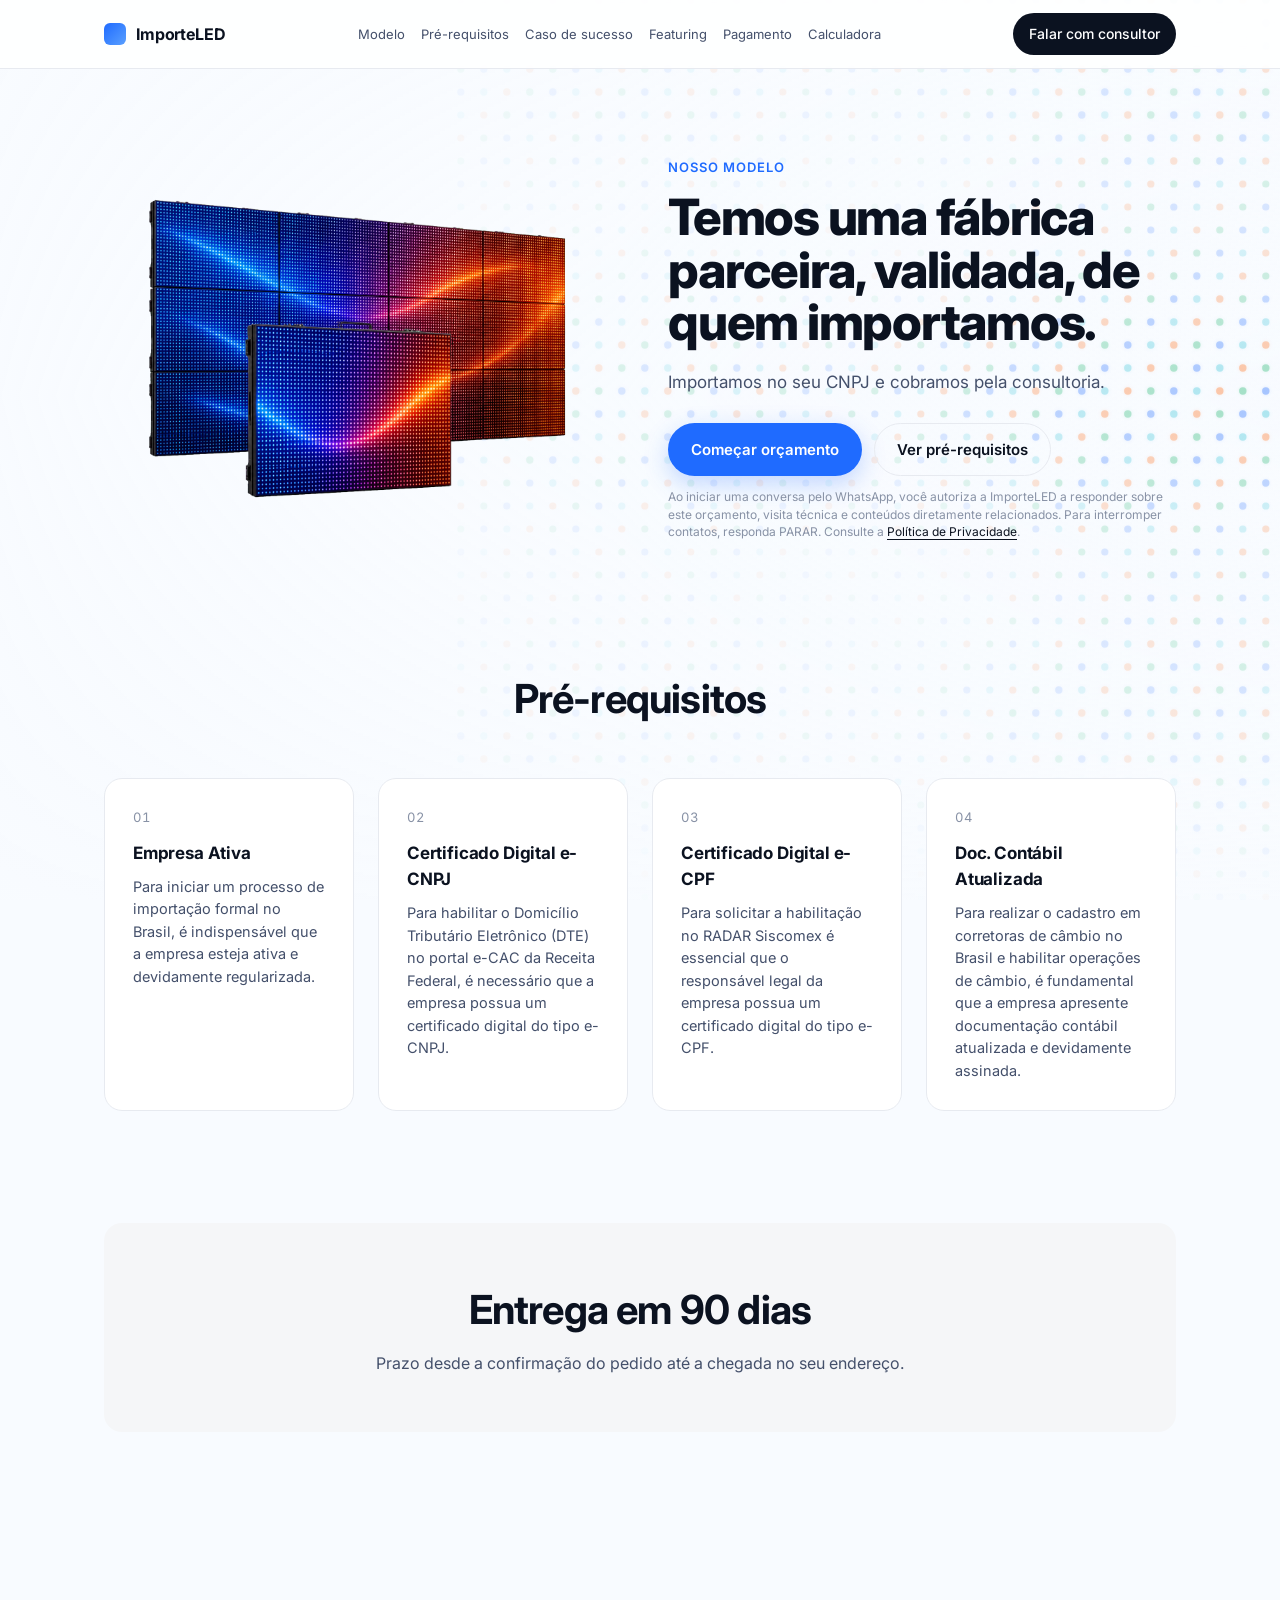
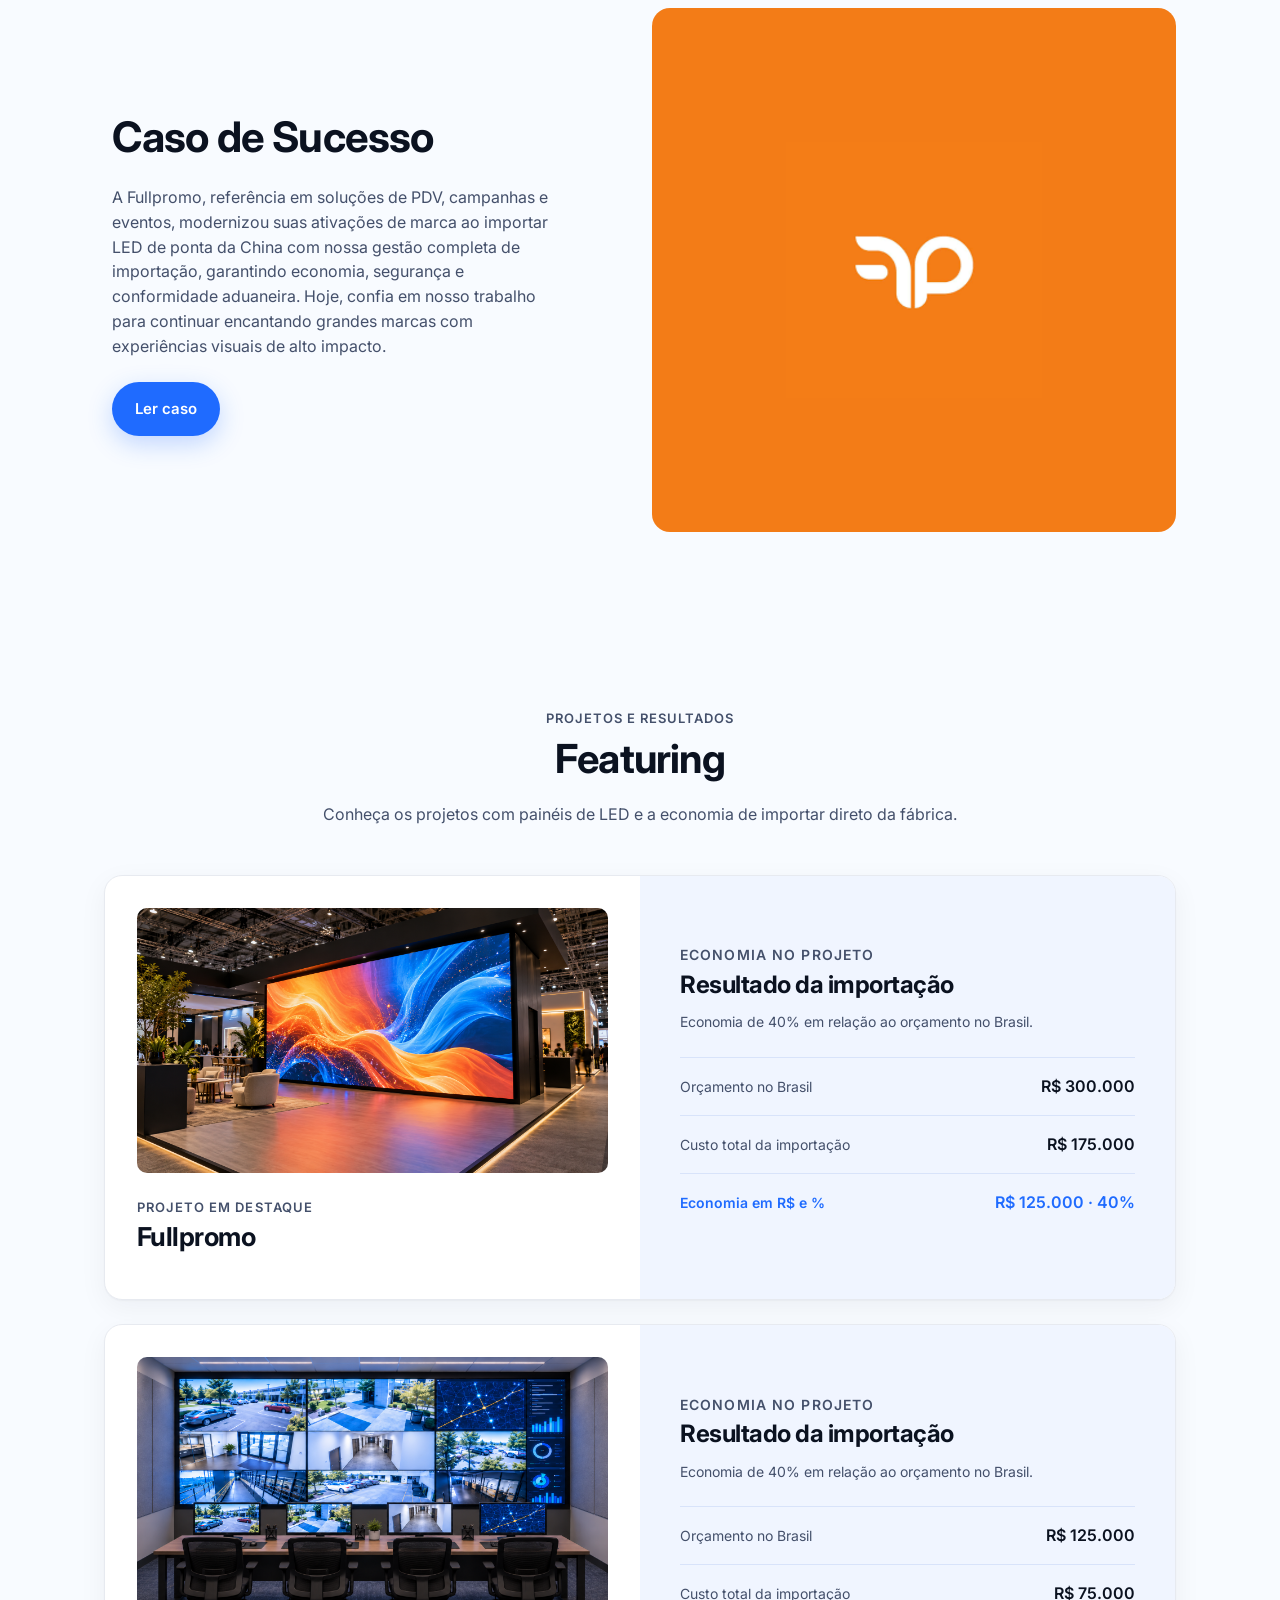
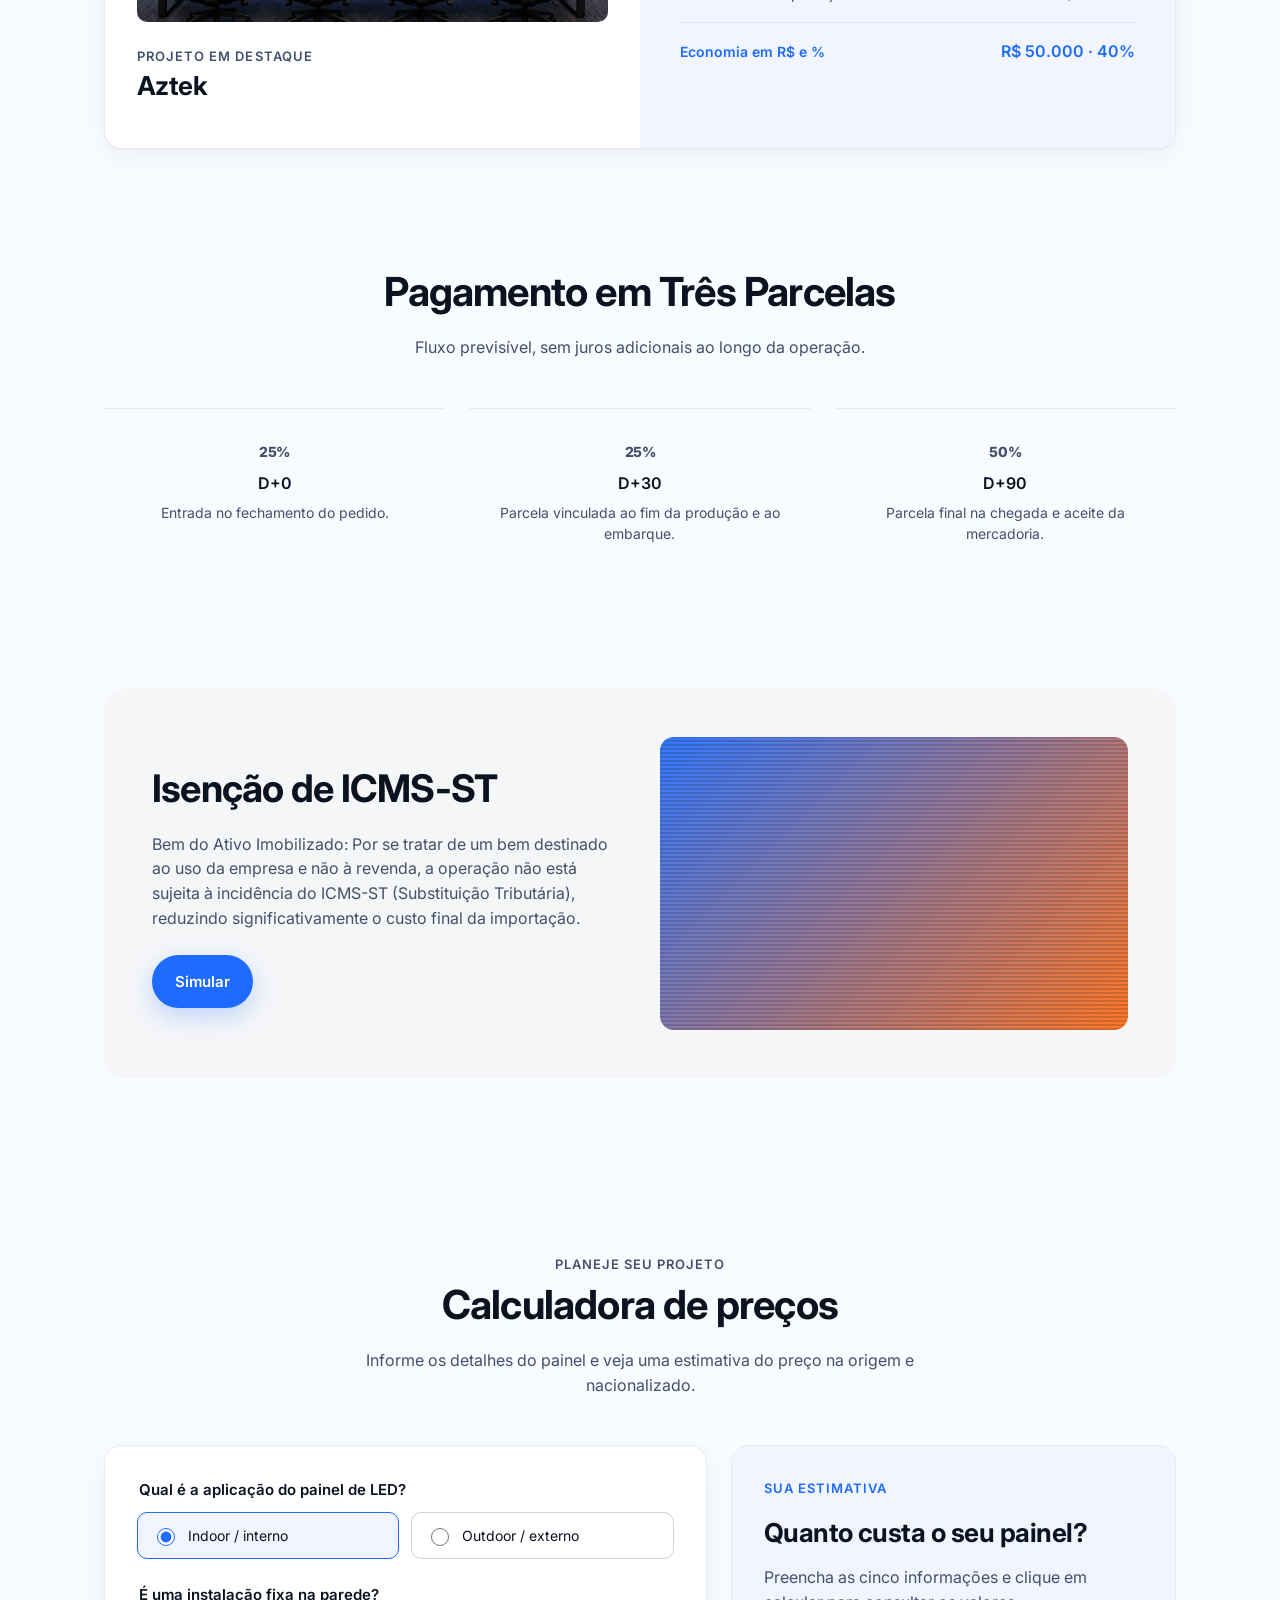
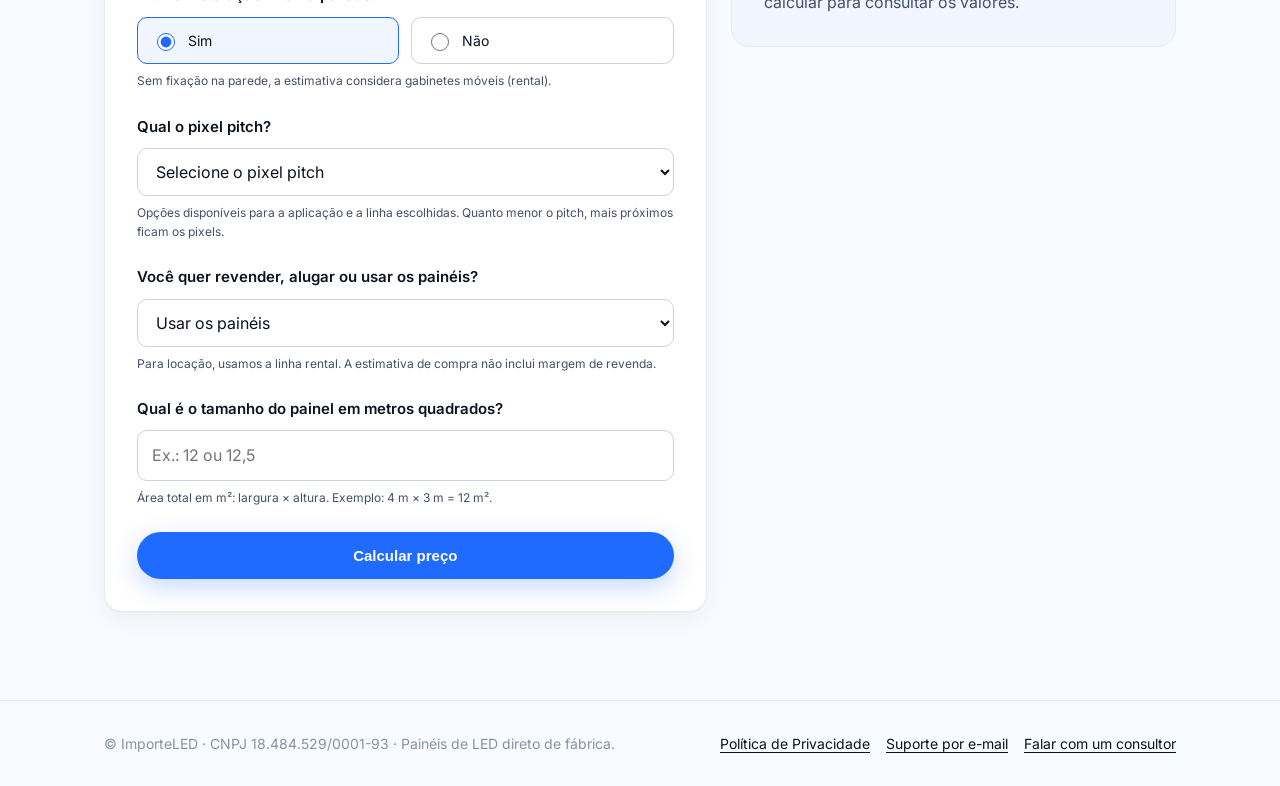
==== index.html @ 253ec91a "Adiciona calculadora de painéis com seleção de pixel pitch" ====
<!doctype html>
<html lang="pt-BR">
  <head>
    <meta charset="utf-8" />
    <meta name="viewport" content="width=device-width, initial-scale=1" />
    <title>ImporteLED | Painéis de LED direto de fábrica.</title>
    <meta
      name="description"
      content="Painéis de LED importados com preço nacionalizado, consultoria de importação e atendimento por WhatsApp mediante autorização."
    />
    <!-- Hotjar Tracking Code for ImporteLED -->
    <script>
      (function(h,o,t,j,a,r){
          h.hj=h.hj||function(){(h.hj.q=h.hj.q||[]).push(arguments)};
          h._hjSettings={hjid:6703658,hjsv:6};
          a=o.getElementsByTagName('head')[0];
          r=o.createElement('script');r.async=1;
          r.src=t+h._hjSettings.hjid+j+h._hjSettings.hjsv;
          a.appendChild(r);
      })(window,document,'https://static.hotjar.com/c/hotjar-','.js?sv=');
    </script>
    <link rel="preconnect" href="https://fonts.googleapis.com" />
    <link rel="preconnect" href="https://fonts.gstatic.com" crossorigin />
    <link
      href="https://fonts.googleapis.com/css2?family=Inter:wght@400;500;600;700;800&display=swap"
      rel="stylesheet"
    />
    <style>
      :root {
        --bg: #ffffff;
        --surface: #f5f6f8;
        --ink: #0b1220;
        --ink-soft: #44506b;
        --muted: #8892a6;
        --line: #e7eaf0;
        --accent: #1f6bff;
        --accent-ink: #ffffff;
        --orange: #ff6a13;
        --radius: 18px;
        --radius-sm: 10px;
        --maxw: 1120px;
        --shadow: 0 1px 2px rgba(10, 20, 40, 0.04), 0 8px 28px rgba(10, 20, 40, 0.05);
      }

      * { box-sizing: border-box; }

      html, body { margin: 0; padding: 0; }

      html {
        scroll-padding-top: 88px;
      }

      body {
        font-family: "Inter", -apple-system, BlinkMacSystemFont, "Segoe UI", Roboto, sans-serif;
        color: var(--ink);
        background: #f8fbff;
        line-height: 1.55;
        -webkit-font-smoothing: antialiased;
        -moz-osx-font-smoothing: grayscale;
      }

      a { color: inherit; text-decoration: none; }

      #led-canvas,
      .backdrop {
        position: fixed;
        inset: 0;
        width: 100%;
        height: 100%;
      }

      #led-canvas {
        z-index: 0;
      }

      .backdrop {
        z-index: 1;
        pointer-events: none;
        background:
          linear-gradient(90deg, rgba(248, 251, 255, 0.96), rgba(248, 251, 255, 0.78) 48%, rgba(248, 251, 255, 0.42)),
          linear-gradient(0deg, rgba(248, 251, 255, 0.94), rgba(248, 251, 255, 0.26) 56%, rgba(248, 251, 255, 0.76));
      }

      .site-header,
      main,
      .site-footer {
        position: relative;
        z-index: 2;
      }

      .container {
        max-width: var(--maxw);
        margin: 0 auto;
        padding: 0 24px;
      }

      /* Header */
      .site-header {
        position: sticky;
        top: 0;
        background: rgba(255, 255, 255, 0.85);
        backdrop-filter: saturate(140%) blur(14px);
        -webkit-backdrop-filter: saturate(140%) blur(14px);
        border-bottom: 1px solid var(--line);
        z-index: 20;
      }
      .site-header .container {
        display: flex;
        align-items: center;
        justify-content: space-between;
        height: 68px;
      }
      .brand {
        display: inline-flex;
        align-items: center;
        gap: 10px;
        font-weight: 700;
        letter-spacing: -0.01em;
      }
      .brand-mark {
        width: 22px;
        height: 22px;
        border-radius: 6px;
        background: linear-gradient(135deg, var(--accent), #5aa0ff);
      }
      .nav {
        display: flex;
        gap: 28px;
        color: var(--ink-soft);
        font-size: 14.5px;
      }
      .nav a:hover { color: var(--ink); }
      .nav-cta {
        display: inline-flex;
        align-items: center;
        gap: 8px;
        padding: 10px 16px;
        background: var(--ink);
        color: #fff;
        border-radius: 999px;
        font-size: 14px;
        font-weight: 500;
      }
      .nav-cta:hover { background: #1a2235; }

      @media (max-width: 980px) {
        .nav { display: none; }
      }

      /* Hero / Nosso Modelo */
      .hero {
        padding: 80px 0 56px;
      }
      .hero-grid {
        display: grid;
        grid-template-columns: 1fr 1fr;
        gap: 56px;
        align-items: center;
      }
      .hero-visual {
        background: transparent;
        border-radius: var(--radius);
        aspect-ratio: 4 / 3;
        display: grid;
        place-items: center;
      }
      .hero-visual img {
        display: block;
        width: 100%;
        height: 100%;
        object-fit: contain;
      }
      .eyebrow {
        color: var(--accent);
        font-size: 13px;
        font-weight: 600;
        letter-spacing: 0.08em;
        text-transform: uppercase;
        margin: 0 0 14px;
      }
      h1 {
        font-size: 50px;
        line-height: 1.05;
        letter-spacing: -0.025em;
        margin: 0 0 20px;
        font-weight: 800;
      }
      .lead {
        color: var(--ink-soft);
        font-size: 17px;
        max-width: 520px;
        margin: 0 0 28px;
      }
      .btn {
        display: inline-flex;
        align-items: center;
        gap: 10px;
        padding: 14px 22px;
        border-radius: 999px;
        font-weight: 600;
        font-size: 15px;
        border: 1px solid transparent;
        cursor: pointer;
        transition: transform .15s ease, background .15s ease, box-shadow .15s ease;
      }
      .btn-primary {
        background: var(--accent);
        color: var(--accent-ink);
        box-shadow: 0 8px 24px rgba(31, 107, 255, 0.25);
      }
      .btn-primary:hover { background: #155ae0; transform: translateY(-1px); }
      .btn-ghost {
        background: transparent;
        color: var(--ink);
        border-color: var(--line);
      }
      .btn-ghost:hover { border-color: var(--ink); }
      .consent-note {
        color: var(--muted);
        font-size: 12px;
        line-height: 1.45;
        max-width: 520px;
        margin: 12px 0 0;
      }
      .consent-note a,
      .legal-links a {
        color: var(--ink);
        text-decoration: underline;
        text-underline-offset: 3px;
      }

      @media (max-width: 860px) {
        .hero { padding: 56px 0 40px; }
        .hero-grid { grid-template-columns: 1fr; gap: 32px; }
      }

      /* Section */
      section.block {
        padding: 88px 0;
        scroll-margin-top: 88px;
      }
      .section-head {
        text-align: center;
        max-width: 640px;
        margin: 0 auto 48px;
      }
      .section-head h2 {
        font-size: clamp(28px, 3.4vw, 40px);
        letter-spacing: -0.02em;
        margin: 0 0 12px;
        font-weight: 700;
      }
      .section-head p {
        color: var(--ink-soft);
        margin: 0;
      }

      /* Pré-requisitos */
      .requirements {
        display: grid;
        grid-template-columns: repeat(4, 1fr);
        gap: 24px;
      }
      .req-card {
        padding: 28px;
        border-radius: var(--radius);
        border: 1px solid var(--line);
        background: #fff;
        transition: border-color .15s ease, transform .15s ease, box-shadow .15s ease;
      }
      .req-card:hover {
        border-color: #d7dce5;
        transform: translateY(-2px);
        box-shadow: var(--shadow);
      }
      .req-num {
        font-size: 13px;
        color: var(--muted);
        font-variant-numeric: tabular-nums;
        letter-spacing: 0.04em;
      }
      .req-card h3 {
        font-size: 17px;
        margin: 12px 0 10px;
        letter-spacing: -0.01em;
      }
      .req-card p {
        margin: 0;
        color: var(--ink-soft);
        font-size: 14.5px;
      }
      @media (max-width: 980px) { .requirements { grid-template-columns: repeat(2, 1fr); } }
      @media (max-width: 520px) { .requirements { grid-template-columns: 1fr; } }

      /* Banner simples */
      .banner {
        background: var(--surface);
        border-radius: var(--radius);
        padding: 56px 32px;
        text-align: center;
      }
      .banner h2 {
        font-size: clamp(28px, 3.4vw, 40px);
        margin: 0 0 10px;
        letter-spacing: -0.02em;
      }
      .banner p { color: var(--ink-soft); margin: 0; }

      /* Caso de Sucesso */
      .case-grid {
        display: grid;
        grid-template-columns: 1fr 1fr;
        gap: 24px;
        align-items: stretch;
      }
      .case-copy {
        padding: 12px 8px;
        display: flex;
        flex-direction: column;
        justify-content: center;
      }
      .case-copy h2 {
        font-size: clamp(30px, 3.6vw, 42px);
        letter-spacing: -0.02em;
        margin: 0 0 16px;
      }
      .case-copy p {
        color: var(--ink-soft);
        margin: 0 0 24px;
        max-width: 440px;
      }
      .case-visual {
        background: var(--orange);
        border-radius: var(--radius);
        min-height: 340px;
        overflow: hidden;
      }
      .case-visual img {
        display: block;
        width: 100%;
        height: 100%;
        min-height: 340px;
        object-fit: cover;
      }
      @media (max-width: 860px) { .case-grid { grid-template-columns: 1fr; } }

      /* Featuring */
      .featuring-card {
        display: grid;
        grid-template-columns: minmax(0, 1fr) minmax(0, 1fr);
        overflow: hidden;
        background: #fff;
        border: 1px solid var(--line);
        border-radius: var(--radius);
        box-shadow: var(--shadow);
      }
      .featuring-card + .featuring-card { margin-top: 24px; }
      .featuring-project { padding: 32px; }
      .featuring-photo {
        margin: 0 0 24px;
        overflow: hidden;
        border-radius: var(--radius-sm);
        background: var(--surface);
      }
      .featuring-photo img {
        display: block;
        width: 100%;
        height: auto;
        aspect-ratio: 16 / 9;
        object-fit: cover;
      }
      .featuring-photo figcaption {
        padding: 8px 12px;
        color: var(--ink-soft);
        font-size: 12px;
      }
      .featuring-project h3 {
        margin: 0 0 10px;
        font-size: 26px;
        letter-spacing: -0.02em;
      }
      .featuring-project > p { margin: 0; color: var(--ink-soft); }
      .featuring-savings {
        display: flex;
        flex-direction: column;
        justify-content: center;
        padding: 40px;
        background: #f0f5ff;
      }
      .featuring-savings h4 {
        margin: 0 0 8px;
        font-size: 24px;
        letter-spacing: -0.02em;
      }
      .featuring-savings > p {
        margin: 0;
        color: var(--ink-soft);
        font-size: 14px;
      }
      .featuring-costs { margin: 24px 0 0; }
      .featuring-costs > div {
        display: flex;
        justify-content: space-between;
        align-items: baseline;
        flex-wrap: wrap;
        gap: 8px 16px;
        padding: 16px 0;
        border-top: 1px solid #d8e3fa;
      }
      .featuring-costs dt { color: var(--ink-soft); font-size: 14px; }
      .featuring-costs dd { margin: 0; font-weight: 600; }
      .featuring-costs .featuring-total { color: var(--accent); }
      .featuring-costs .featuring-total dt { color: inherit; font-weight: 600; }
      @media (max-width: 860px) {
        .featuring-card { grid-template-columns: 1fr; }
      }
      @media (max-width: 520px) {
        .featuring-project, .featuring-savings { padding: 24px; }
      }

      /* Parcelas */
      .installments {
        display: grid;
        grid-template-columns: repeat(3, 1fr);
        gap: 24px;
        margin-top: 40px;
      }
      .inst-card {
        text-align: center;
        padding: 32px 20px;
        border-top: 1px solid var(--line);
      }
      .inst-pct {
        font-size: 56px;
        font-weight: 800;
        letter-spacing: -0.03em;
        margin: 0;
        color: var(--ink);
      }
      .inst-card h4 {
        margin: 8px 0 6px;
        font-size: 16px;
        font-weight: 600;
      }
      .inst-card p {
        margin: 0;
        color: var(--ink-soft);
        font-size: 14px;
      }
      @media (max-width: 720px) {
        .installments { grid-template-columns: 1fr; }
        .inst-card { border-top: 1px solid var(--line); }
      }

      /* ICMS */
      .icms {
        background: var(--surface);
        border-radius: var(--radius);
        padding: 48px;
        display: grid;
        grid-template-columns: 1fr 1fr;
        gap: 40px;
        align-items: center;
      }
      .icms h2 {
        font-size: clamp(28px, 3.4vw, 38px);
        letter-spacing: -0.02em;
        margin: 0 0 14px;
      }
      .icms p {
        color: var(--ink-soft);
        margin: 0 0 24px;
        max-width: 460px;
      }
      .icms-visual {
        aspect-ratio: 16 / 10;
        border-radius: 14px;
        background:
          linear-gradient(135deg, rgba(31,107,255,0.9), rgba(255,106,19,0.9)),
          repeating-linear-gradient(0deg, rgba(0,0,0,0.15) 0 2px, transparent 2px 4px);
        background-blend-mode: multiply;
      }
      @media (max-width: 860px) {
        .icms { grid-template-columns: 1fr; padding: 32px; }
      }

      /* Calculadora */
      .calculator-grid {
        display: grid;
        grid-template-columns: minmax(0, 1.15fr) minmax(0, .85fr);
        gap: 24px;
        align-items: start;
      }
      .calculator-form, .calculator-result {
        min-width: 0;
        padding: 32px;
        border: 1px solid var(--line);
        border-radius: var(--radius);
        background: #fff;
      }
      .calculator-form { box-shadow: var(--shadow); }
      .calculator-form [hidden] { display: none; }
      .calculator-question { margin: 0 0 24px; padding: 0; border: 0; min-width: 0; }
      .calculator-question legend, .calculator-question > label {
        display: block;
        margin-bottom: 10px;
        font-size: 15px;
        font-weight: 600;
      }
      .calculator-options { display: flex; gap: 12px; flex-wrap: wrap; }
      .calculator-choice {
        display: flex;
        flex: 1 1 120px;
        align-items: center;
        gap: 10px;
        padding: 12px 14px;
        border: 1px solid #cbd2df;
        border-radius: var(--radius-sm);
        cursor: pointer;
        font-size: 14px;
      }
      .calculator-choice:has(input:checked) { border-color: var(--accent); background: #f0f5ff; }
      .calculator-choice input { accent-color: var(--accent); width: 18px; height: 18px; flex-shrink: 0; }
      .calculator-question > input, .calculator-question select {
        display: block;
        width: 100%;
        min-height: 48px;
        padding: 12px 14px;
        border: 1px solid #cbd2df;
        border-radius: var(--radius-sm);
        background: #fff;
        color: var(--ink);
        font: inherit;
        font-size: 16px;
      }
      .calculator-form :is(input, select, button):focus-visible,
      .calculator-result a:focus-visible { outline: 3px solid var(--accent); outline-offset: 3px; }
      .calculator-help { margin: 8px 0 0; font-size: 12px; color: var(--ink-soft); }
      .calculator-form > .btn { width: 100%; justify-content: center; }
      .calculator-form > .btn:disabled { opacity: .65; cursor: wait; transform: none; }
      .calculator-status { margin: 16px 0 0; font-size: 14px; color: var(--ink-soft); }
      .calculator-status:empty { display: none; }
      .calculator-result { background: #f0f5ff; }
      .calculator-result h3 { margin: 0 0 12px; font-size: 26px; letter-spacing: -.02em; }
      .calculator-empty { color: var(--ink-soft); margin: 0; }
      .calculator-totals { margin: 24px 0; }
      .calculator-totals > div { padding: 20px 0; border-top: 1px solid #d8e3fa; }
      .calculator-totals dt { color: var(--ink-soft); font-size: 14px; }
      .calculator-totals dd { margin: 6px 0; font-size: clamp(26px, 3vw, 38px); line-height: 1.2; font-weight: 800; overflow-wrap: anywhere; }
      .calculator-totals .calculator-nationalized dd { color: var(--accent); }
      .calculator-unit { color: var(--ink-soft); font-size: 13px; }
      .calculator-details { margin: 0 0 24px; font-size: 14px; }
      .calculator-details > div { display: flex; flex-wrap: wrap; justify-content: space-between; gap: 8px; padding: 8px 0; }
      .calculator-details dt { color: var(--ink-soft); }
      .calculator-details dd { margin: 0; font-weight: 600; }
      .calculator-result [hidden] { display: none; }
      .site-header .nav { gap: 16px; font-size: 13px; }
      @media (max-width: 1080px) { .site-header .nav { display: none; } }
      @media (max-width: 860px) { .calculator-grid { grid-template-columns: 1fr; } }
      @media (max-width: 520px) { .calculator-form, .calculator-result { padding: 24px; } }

      /* Footer */
      footer.site-footer {
        border-top: 1px solid var(--line);
        padding: 32px 0;
        color: var(--muted);
        font-size: 14px;
      }
      .footer-inner {
        display: flex;
        justify-content: space-between;
        align-items: center;
        gap: 16px;
        flex-wrap: wrap;
      }
      .legal-links {
        display: inline-flex;
        gap: 16px;
        flex-wrap: wrap;
      }
      .footer-inner a:hover { color: var(--ink); }
    </style>
  </head>
  <body>
    <canvas id="led-canvas" aria-hidden="true"></canvas>
    <div class="backdrop" aria-hidden="true"></div>

    <header class="site-header">
      <div class="container">
        <a class="brand" href="index.html" aria-label="ImporteLED">
          <span class="brand-mark" aria-hidden="true"></span>
          <span>ImporteLED</span>
        </a>
        <nav class="nav" aria-label="Navegação principal">
          <a href="#modelo">Modelo</a>
          <a href="#requisitos">Pré-requisitos</a>
          <a href="#caso">Caso de sucesso</a>
          <a href="#featuring">Featuring</a>
          <a href="#pagamento">Pagamento</a>
          <a href="#calculadora">Calculadora</a>
        </nav>
        <a
          class="nav-cta"
          href="https://wa.me/5551980295513?text=Ol%C3%A1%2C%20autorizo%20a%20ImporteLED%20a%20me%20atender%20pelo%20WhatsApp%20sobre%20pain%C3%A9is%20de%20LED%20e%20consultoria%20de%20importa%C3%A7%C3%A3o.%20Se%20eu%20pedir%20PARAR%2C%20n%C3%A3o%20quero%20receber%20novos%20contatos."
          rel="noopener"
        >Falar com consultor</a>
      </div>
    </header>

    <main id="top">
      <!-- Hero / Nosso Modelo -->
      <section class="block hero" id="modelo">
        <div class="container hero-grid">
          <div class="hero-visual">
            <img src="assets/hero-led-panels-featured.png" alt="Painéis de LED vistos de frente com um módulo em destaque" />
          </div>
          <div>
            <p class="eyebrow">Nosso Modelo</p>
            <h1>Temos uma fábrica parceira, validada, de quem importamos.</h1>
            <p class="lead">
              Importamos no seu CNPJ e cobramos pela consultoria.
            </p>
            <div style="display:flex; gap:12px; flex-wrap:wrap;">
              <a class="btn btn-primary" href="https://api.whatsapp.com/send/?phone=5551980295513&text=Ol%C3%A1%2C+autorizo+a+ImporteLED+a+me+atender+pelo+WhatsApp+sobre+pain%C3%A9is+de+LED+e+consultoria+de+importa%C3%A7%C3%A3o.+Se+eu+pedir+PARAR%2C+n%C3%A3o+quero+receber+novos+contatos.&type=phone_number&app_absent=0">Começar orçamento</a>
              <a class="btn btn-ghost" href="#requisitos">Ver pré-requisitos</a>
            </div>
            <p class="consent-note">
              Ao iniciar uma conversa pelo WhatsApp, você autoriza a ImporteLED a responder sobre este orçamento,
              visita técnica e conteúdos diretamente relacionados. Para interromper contatos, responda PARAR.
              Consulte a <a href="politica-privacidade.html">Política de Privacidade</a>.
            </p>
          </div>
        </div>
      </section>

      <!-- Pré-requisitos -->
      <section class="block" id="requisitos" style="padding-top:40px;">
        <div class="container">
          <div class="section-head">
            <h2>Pré-requisitos</h2>
          </div>
          <div class="requirements">
            <article class="req-card">
              <div class="req-num">01</div>
              <h3>Empresa Ativa</h3>
              <p>
                Para iniciar um processo de importação formal no Brasil, é indispensável que a empresa esteja ativa
                e devidamente regularizada.
              </p>
            </article>
            <article class="req-card">
              <div class="req-num">02</div>
              <h3>Certificado Digital e-CNPJ</h3>
              <p>
                Para habilitar o Domicílio Tributário Eletrônico (DTE) no portal e-CAC da Receita Federal, é
                necessário que a empresa possua um certificado digital do tipo e-CNPJ.
              </p>
            </article>
            <article class="req-card">
              <div class="req-num">03</div>
              <h3>Certificado Digital e-CPF</h3>
              <p>
                Para solicitar a habilitação no RADAR Siscomex é essencial que o responsável legal da empresa
                possua um certificado digital do tipo e-CPF.
              </p>
            </article>
            <article class="req-card">
              <div class="req-num">04</div>
              <h3>Doc. Contábil Atualizada</h3>
              <p>
                Para realizar o cadastro em corretoras de câmbio no Brasil e habilitar operações de câmbio, é
                fundamental que a empresa apresente documentação contábil atualizada e devidamente assinada.
              </p>
            </article>
          </div>
        </div>
      </section>

      <!-- Banner: Entrega em 90 dias -->
      <section class="block" style="padding-top:24px;">
        <div class="container">
          <div class="banner">
            <h2>Entrega em 90 dias</h2>
            <p>Prazo desde a confirmação do pedido até a chegada no seu endereço.</p>
          </div>
        </div>
      </section>

      <!-- Caso de Sucesso -->
      <section class="block" id="caso">
        <div class="container case-grid">
          <div class="case-copy">
            <h2>Caso de Sucesso</h2>
            <p>
              A Fullpromo, referência em soluções de PDV, campanhas e eventos, modernizou suas ativações de marca
              ao importar LED de ponta da China com nossa gestão completa de importação, garantindo economia,
              segurança e conformidade aduaneira. Hoje, confia em nosso trabalho para continuar encantando
              grandes marcas com experiências visuais de alto impacto.
            </p>
            <div>
              <a class="btn btn-primary" href="#caso">Ler caso</a>
            </div>
          </div>
          <div class="case-visual">
            <img src="assets/fullpromo-case.png" alt="Logotipo da Fullpromo em fundo laranja" />
          </div>
        </div>
      </section>

      <!-- Featuring: adicionar novos projetos e valores confirmados nesta seção. -->
      <section class="block" id="featuring" aria-labelledby="featuring-title">
        <div class="container">
          <div class="section-head">
            <p class="eyebrow">Projetos e resultados</p>
            <h2 id="featuring-title">Featuring</h2>
            <p>Conheça os projetos com painéis de LED e a economia de importar direto da fábrica.</p>
          </div>
          <article class="featuring-card" aria-labelledby="featuring-fullpromo">
            <div class="featuring-project">
              <figure class="featuring-photo">
                <img src="assets/fullpromo-installation.png" alt="Simulação de um painel de LED instalado em um estande de evento" loading="lazy" width="1672" height="941" />
              </figure>
              <p class="eyebrow">Projeto em destaque</p>
              <h3 id="featuring-fullpromo">Fullpromo</h3>
            </div>
            <div class="featuring-savings">
              <p class="eyebrow">Economia no projeto</p>
              <h4>Resultado da importação</h4>
              <p>Economia de 40% em relação ao orçamento no Brasil.</p>
              <!-- Comparar orçamentos de mesmo escopo e incluir todos os custos da importação. -->
              <dl class="featuring-costs">
                <div>
                  <dt>Orçamento no Brasil</dt>
                  <dd>R$ 300.000</dd>
                </div>
                <div>
                  <dt>Custo total da importação</dt>
                  <dd>R$ 175.000</dd>
                </div>
                <div class="featuring-total">
                  <dt>Economia em R$ e %</dt>
                  <dd>R$ 125.000 · 40%</dd>
                </div>
              </dl>
            </div>
          </article>
          <article class="featuring-card" aria-labelledby="featuring-aztek">
            <div class="featuring-project">
              <figure class="featuring-photo">
                <img src="assets/aztek-control-room-v4.png" alt="Simulação de sala de controle com quatro estações, cada monitor exibindo uma parte diferente do painel de LED na parede" loading="lazy" width="1672" height="941" />
              </figure>
              <p class="eyebrow">Projeto em destaque</p>
              <h3 id="featuring-aztek">Aztek</h3>
            </div>
            <div class="featuring-savings">
              <p class="eyebrow">Economia no projeto</p>
              <h4>Resultado da importação</h4>
              <p>Economia de 40% em relação ao orçamento no Brasil.</p>
              <dl class="featuring-costs">
                <div>
                  <dt>Orçamento no Brasil</dt>
                  <dd>R$ 125.000</dd>
                </div>
                <div>
                  <dt>Custo total da importação</dt>
                  <dd>R$ 75.000</dd>
                </div>
                <div class="featuring-total">
                  <dt>Economia em R$ e %</dt>
                  <dd>R$ 50.000 · 40%</dd>
                </div>
              </dl>
            </div>
          </article>
        </div>
      </section>

      <!-- Pagamento -->
      <section class="block" id="pagamento" style="padding-top:24px;">
        <div class="container">
          <div class="section-head">
            <h2>Pagamento em Três Parcelas</h2>
            <p>Fluxo previsível, sem juros adicionais ao longo da operação.</p>
          </div>
          <div class="installments">
            <div class="inst-card">
              <p class="inst-pct">25%</p>
              <h4>D+0</h4>
              <p>Entrada no fechamento do pedido.</p>
            </div>
            <div class="inst-card">
              <p class="inst-pct">25%</p>
              <h4>D+30</h4>
              <p>Parcela vinculada ao fim da produção e ao embarque.</p>
            </div>
            <div class="inst-card">
              <p class="inst-pct">50%</p>
              <h4>D+90</h4>
              <p>Parcela final na chegada e aceite da mercadoria.</p>
            </div>
          </div>
        </div>
      </section>

      <!-- ICMS-ST -->
      <section class="block" style="padding-top:24px;">
        <div class="container">
          <div class="icms">
            <div>
              <h2>Isenção de ICMS-ST</h2>
              <p>
                Bem do Ativo Imobilizado: Por se tratar de um bem destinado ao uso da empresa
                e não à revenda, a operação não está sujeita à incidência do ICMS-ST
                (Substituição Tributária), reduzindo significativamente o custo final da importação.
              </p>
              <a class="btn btn-primary" href="https://api.whatsapp.com/send/?phone=5551980295513&text=Ol%C3%A1%2C+autorizo+a+ImporteLED+a+me+atender+pelo+WhatsApp+sobre+pain%C3%A9is+de+LED+e+consultoria+de+importa%C3%A7%C3%A3o.+Se+eu+pedir+PARAR%2C+n%C3%A3o+quero+receber+novos+contatos.&type=phone_number&app_absent=0">Simular</a>
            </div>
            <div class="icms-visual" aria-hidden="true"></div>
          </div>
        </div>
      </section>
      <!-- Calculadora de preços -->
      <section class="block" id="calculadora" aria-labelledby="calculator-title">
        <div class="container">
          <div class="section-head">
            <p class="eyebrow">Planeje seu projeto</p>
            <h2 id="calculator-title">Calculadora de preços</h2>
            <p>Informe os detalhes do painel e veja uma estimativa do preço na origem e nacionalizado.</p>
          </div>
          <div class="calculator-grid">
            <form class="calculator-form" id="led-calculator" aria-label="Calcular preço do painel de LED">
              <fieldset class="calculator-question">
                <legend>Qual é a aplicação do painel de LED?</legend>
                <div class="calculator-options">
                  <label class="calculator-choice"><input type="radio" name="application" value="indoor" required checked />Indoor / interno</label>
                  <label class="calculator-choice"><input type="radio" name="application" value="outdoor" required />Outdoor / externo</label>
                </div>
              </fieldset>
              <fieldset class="calculator-question" aria-describedby="calculator-wall-help">
                <legend>É uma instalação fixa na parede?</legend>
                <div class="calculator-options">
                  <label class="calculator-choice"><input type="radio" name="wall" value="yes" required checked />Sim</label>
                  <label class="calculator-choice"><input type="radio" name="wall" value="no" required />Não</label>
                </div>
                <p class="calculator-help" id="calculator-wall-help">Sem fixação na parede, a estimativa considera gabinetes móveis (rental).</p>
              </fieldset>
              <div class="calculator-question">
                <label for="calculator-pitch">Qual o pixel pitch?</label>
                <select id="calculator-pitch" name="pitch" aria-describedby="calculator-pitch-help" required disabled>
                  <option value="">Carregando opções…</option>
                </select>
                <p class="calculator-help" id="calculator-pitch-help">Opções disponíveis para a aplicação e a linha escolhidas. Quanto menor o pitch, mais próximos ficam os pixels.</p>
                <button class="btn btn-ghost" id="calculator-retry-prices" type="button" hidden>Tentar carregar opções novamente</button>
              </div>
              <div class="calculator-question">
                <label for="calculator-purpose">Você quer revender, alugar ou usar os painéis?</label>
                <select id="calculator-purpose" name="purpose" aria-describedby="calculator-purpose-help" required>
                  <option value="use">Usar os painéis</option>
                  <option value="resale">Revender os painéis</option>
                  <option value="rental">Alugar para terceiros / locação</option>
                </select>
                <p class="calculator-help" id="calculator-purpose-help">Para locação, usamos a linha rental. A estimativa de compra não inclui margem de revenda.</p>
              </div>
              <div class="calculator-question">
                <label for="calculator-area">Qual é o tamanho do painel em metros quadrados?</label>
                <input id="calculator-area" name="area" type="text" inputmode="decimal" placeholder="Ex.: 12 ou 12,5" pattern="[0-9]+([.,][0-9]+)?" maxlength="12" aria-describedby="calculator-area-help" required />
                <p class="calculator-help" id="calculator-area-help">Área total em m²: largura × altura. Exemplo: 4 m × 3 m = 12 m².</p>
              </div>
              <button class="btn btn-primary" type="submit">Calcular preço</button>
              <p class="calculator-status" id="calculator-status" role="status" aria-live="polite"></p>
              <noscript><p>Ative o JavaScript para calcular os preços.</p></noscript>
            </form>
            <aside class="calculator-result" aria-labelledby="calculator-result-title">
              <p class="eyebrow">Sua estimativa</p>
              <h3 id="calculator-result-title">Quanto custa o seu painel?</h3>
              <p class="calculator-empty" id="calculator-empty">Preencha as cinco informações e clique em calcular para consultar os valores.</p>
              <div id="calculator-values" hidden>
                <dl class="calculator-totals">
                  <div>
                    <dt>Preço total na origem · US$</dt>
                    <dd id="calculator-origin-total"></dd>
                    <span class="calculator-unit" id="calculator-origin-unit"></span>
                  </div>
                  <div class="calculator-nationalized">
                    <dt>Preço total nacionalizado · R$</dt>
                    <dd id="calculator-nationalized-total"></dd>
                    <span class="calculator-unit" id="calculator-nationalized-unit"></span>
                  </div>
                </dl>
                <dl class="calculator-details">
                  <div><dt>Área do painel</dt><dd id="calculator-summary-area"></dd></div>
                  <div><dt>Linha selecionada</dt><dd id="calculator-summary-family"></dd></div>
                  <div><dt>Pixel pitch</dt><dd id="calculator-summary-pitch"></dd></div>
                  <div><dt>LED de referência</dt><dd id="calculator-summary-lamp"></dd></div>
                  <div><dt>Finalidade</dt><dd id="calculator-summary-purpose"></dd></div>
                </dl>
                <p class="calculator-help">Nacionalizado = total na origem em US$ × 12, com resultado em reais. Fator estimado da operação, não uma cotação cambial.</p>
                <p class="calculator-help">Estimativa pela tabela de preços do site, usando o menor preço disponível para o pitch selecionado. Instalação e estrutura de suporte não estão incluídas. O orçamento final depende da validação do projeto.</p>
                <a class="btn btn-primary" id="calculator-consultant" href="https://wa.me/5551980295513" rel="noopener">Validar com um consultor</a>
                <p class="consent-note">Ao abrir a conversa, você autoriza o atendimento sobre esta estimativa. Para interromper contatos, responda PARAR.</p>
              </div>
            </aside>
          </div>
        </div>
      </section>

    </main>

    <footer class="site-footer">
      <div class="container footer-inner">
        <span>© ImporteLED · CNPJ 18.484.529/0001-93 · Painéis de LED direto de fábrica.</span>
        <span class="legal-links">
          <a href="politica-privacidade.html">Política de Privacidade</a>
          <a href="mailto:thiago@caring.com.br">Suporte por e-mail</a>
          <a
            href="https://wa.me/5551980295513?text=Ol%C3%A1%2C%20autorizo%20a%20ImporteLED%20a%20me%20atender%20pelo%20WhatsApp%20sobre%20pain%C3%A9is%20de%20LED%20e%20consultoria%20de%20importa%C3%A7%C3%A3o.%20Se%20eu%20pedir%20PARAR%2C%20n%C3%A3o%20quero%20receber%20novos%20contatos."
            rel="noopener"
          >Falar com um consultor</a>
        </span>
      </div>
    </footer>
    <script src="assets/led-prices.js" defer></script>
    <script src="assets/led-calculator.js" defer></script>
    <script>
      const canvas = document.querySelector("#led-canvas");
      const ctx = canvas.getContext("2d");
      let width = 0;
      let height = 0;
      let pixelRatio = 1;
      let time = 0;

      function resizeCanvas() {
        pixelRatio = Math.min(window.devicePixelRatio || 1, 2);
        width = canvas.clientWidth;
        height = canvas.clientHeight;
        canvas.width = Math.floor(width * pixelRatio);
        canvas.height = Math.floor(height * pixelRatio);
        ctx.setTransform(pixelRatio, 0, 0, pixelRatio, 0, 0);
      }

      function drawLedWall() {
        time += 0.012;
        ctx.clearRect(0, 0, width, height);
        ctx.fillStyle = "#f8fbff";
        ctx.fillRect(0, 0, width, height);

        const gap = width < 640 ? 18 : 23;
        const dot = width < 640 ? 2.6 : 3.4;
        const startX = width < 980 ? width * 0.08 : width * 0.36;
        const colors = [
          [31, 107, 255],
          [49, 193, 214],
          [255, 106, 19],
          [25, 179, 106],
        ];

        for (let y = -gap; y < height + gap; y += gap) {
          for (let x = startX; x < width + gap; x += gap) {
            const wave = Math.sin(x * 0.011 + time * 3) + Math.cos(y * 0.018 - time * 2.1);
            const glow = Math.max(0.18, Math.min(0.86, 0.34 + wave * 0.2 + (x / width) * 0.24));
            const color = colors[Math.abs(Math.floor((x + y) / gap)) % colors.length];
            ctx.beginPath();
            ctx.fillStyle = `rgba(${color[0]}, ${color[1]}, ${color[2]}, ${glow})`;
            ctx.shadowColor = `rgba(${color[0]}, ${color[1]}, ${color[2]}, ${glow * 0.42})`;
            ctx.shadowBlur = 4 * glow;
            ctx.arc(x, y, dot + glow * 0.36, 0, Math.PI * 2);
            ctx.fill();
          }
        }

        ctx.shadowBlur = 0;
        requestAnimationFrame(drawLedWall);
      }

      window.addEventListener("resize", resizeCanvas);
      resizeCanvas();
      drawLedWall();
    </script>
  </body>
</html>
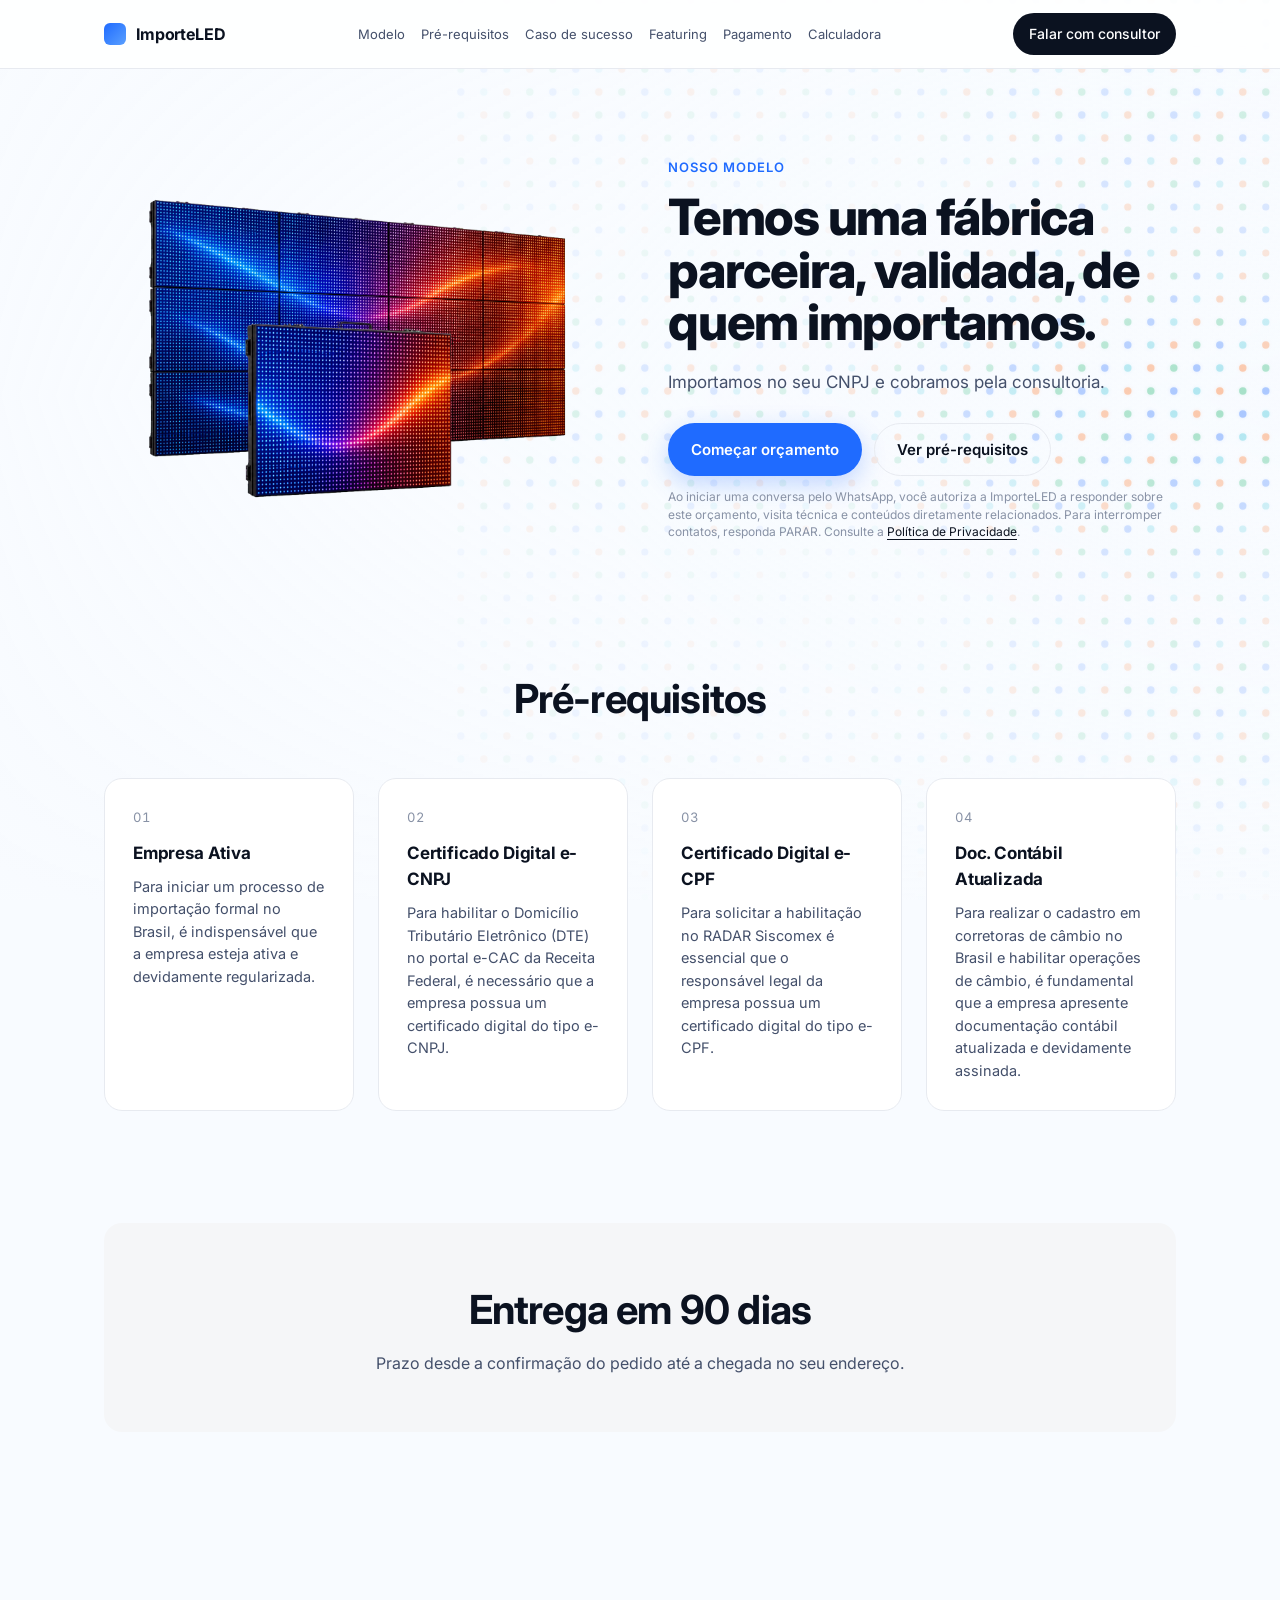
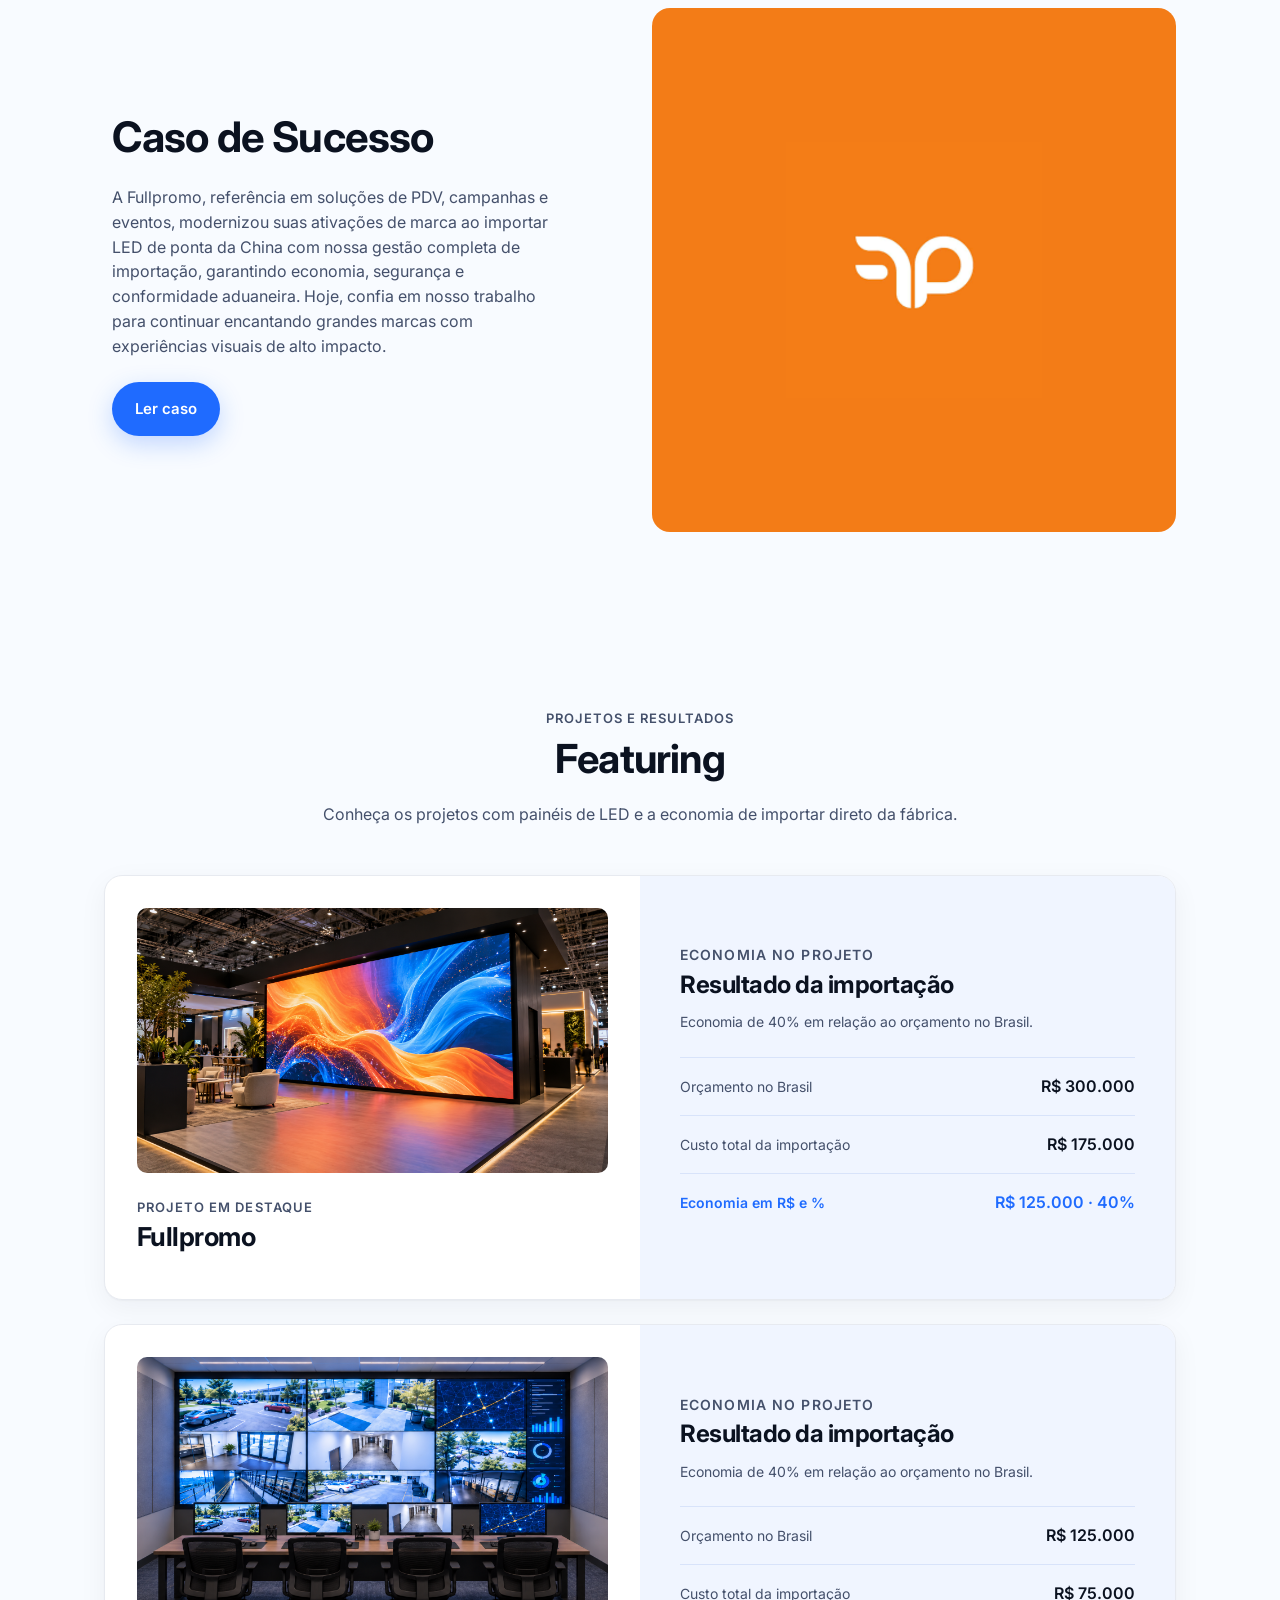
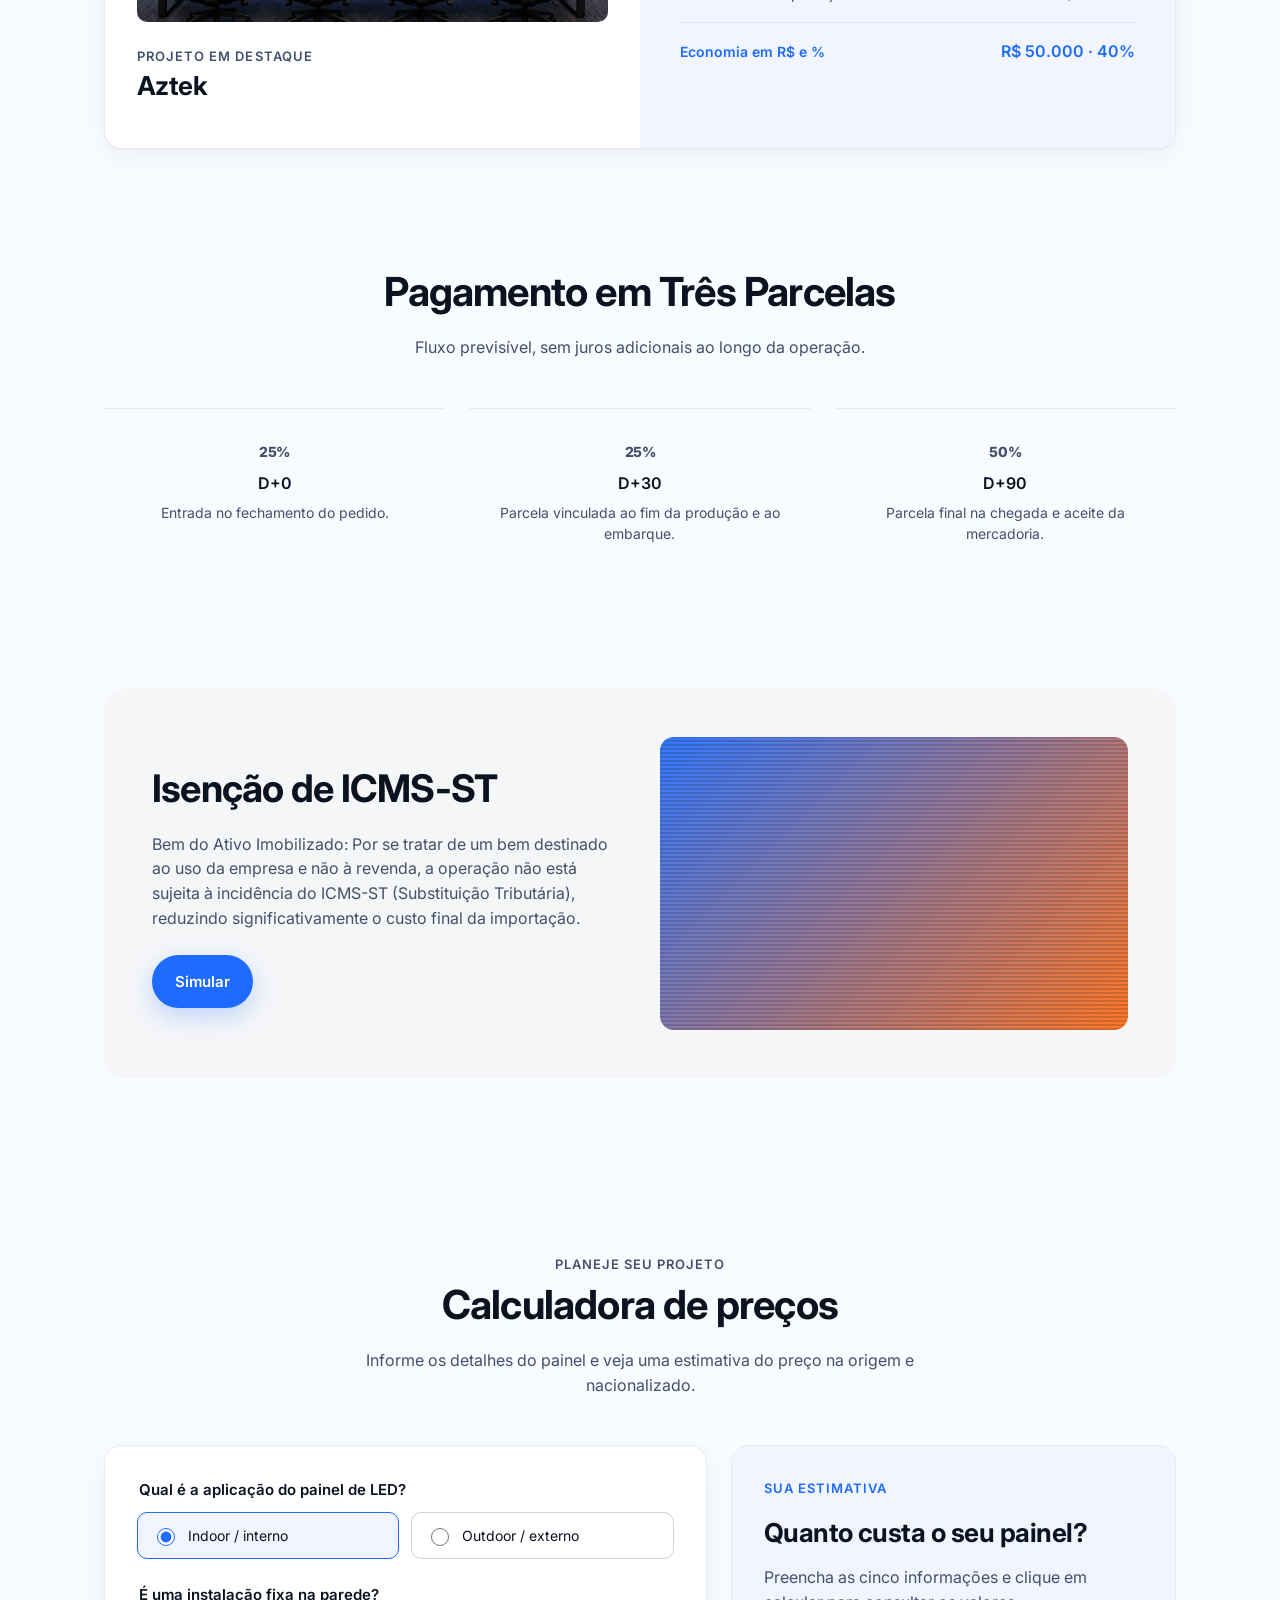
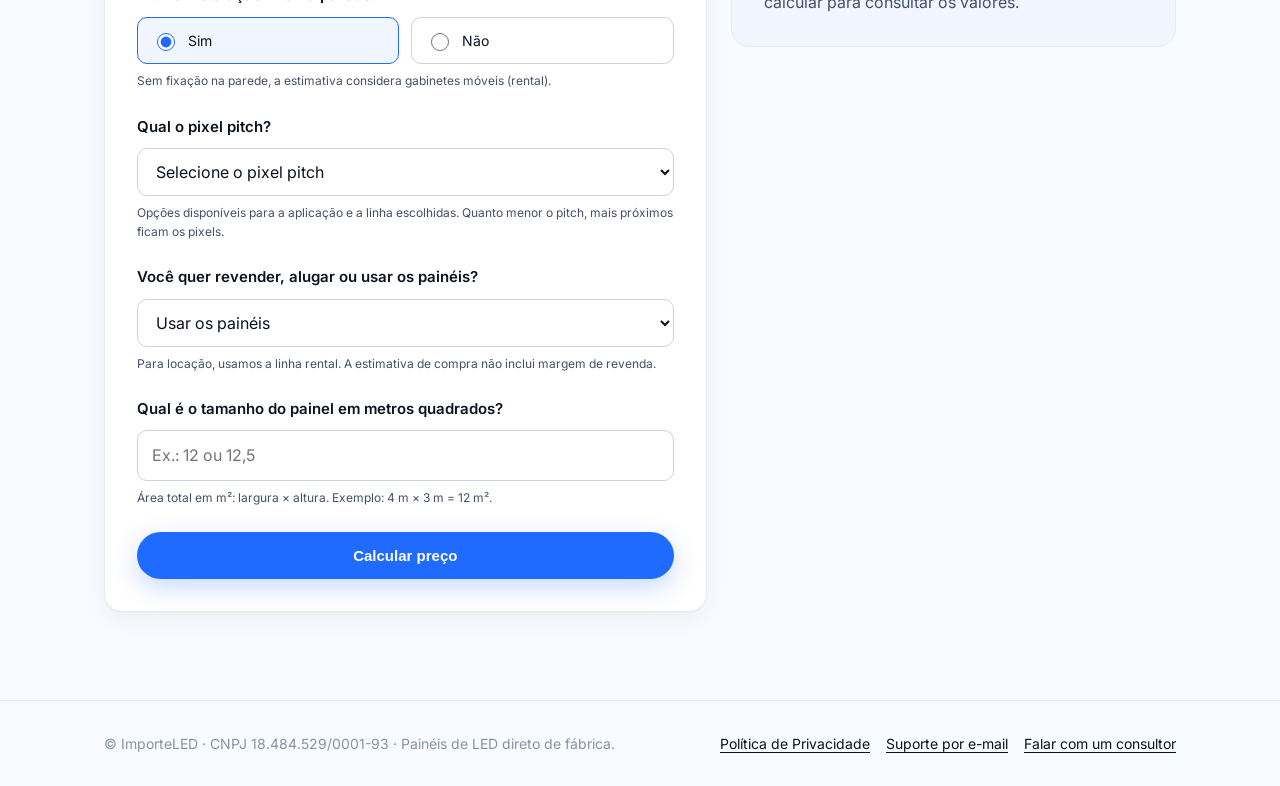
==== commit 16607d16: "Remove explicação do fator na calculadora" ====
--- a/index.html
+++ b/index.html
@@ -894,7 +894,6 @@
                   <div><dt>LED de referência</dt><dd id="calculator-summary-lamp"></dd></div>
                   <div><dt>Finalidade</dt><dd id="calculator-summary-purpose"></dd></div>
                 </dl>
-                <p class="calculator-help">Nacionalizado = total na origem em US$ × 12, com resultado em reais. Fator estimado da operação, não uma cotação cambial.</p>
                 <p class="calculator-help">Estimativa pela tabela de preços do site, usando o menor preço disponível para o pitch selecionado. Instalação e estrutura de suporte não estão incluídas. O orçamento final depende da validação do projeto.</p>
                 <a class="btn btn-primary" id="calculator-consultant" href="https://wa.me/5551980295513" rel="noopener">Validar com um consultor</a>
                 <p class="consent-note">Ao abrir a conversa, você autoriza o atendimento sobre esta estimativa. Para interromper contatos, responda PARAR.</p>
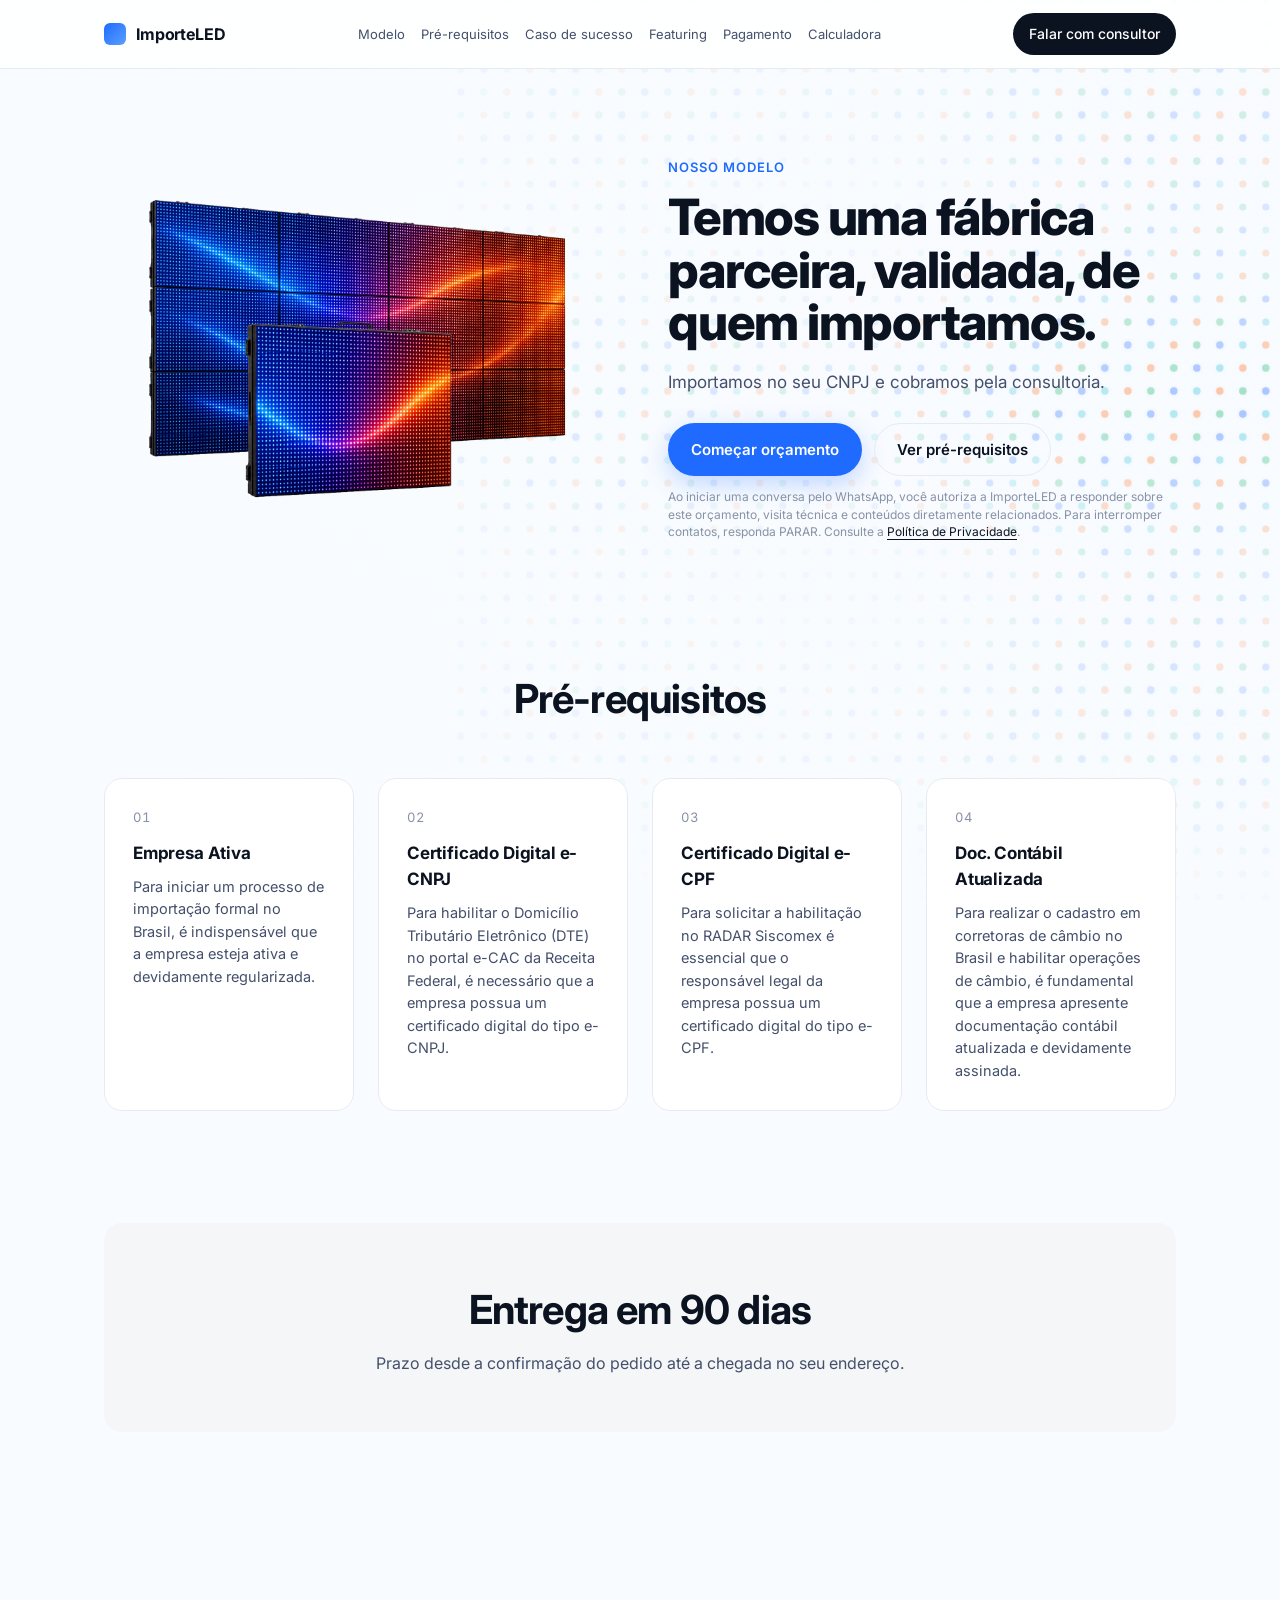
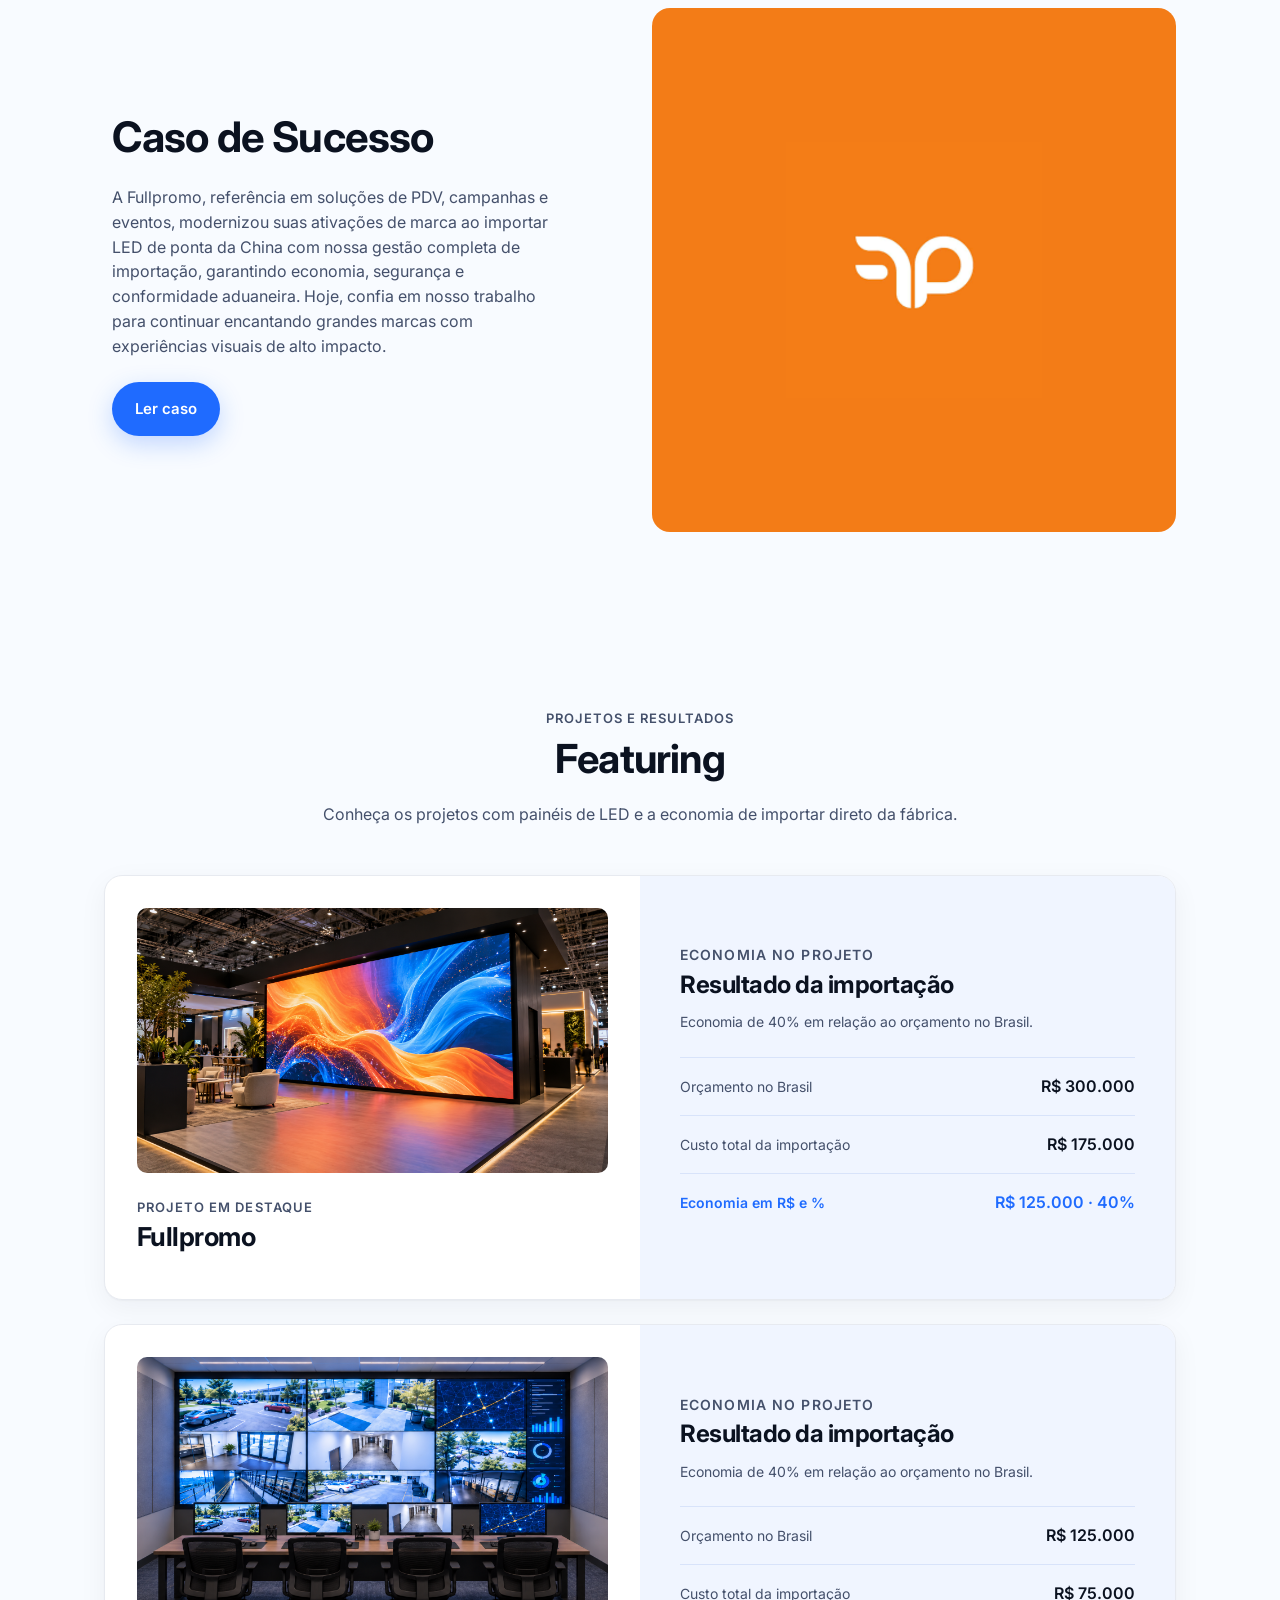
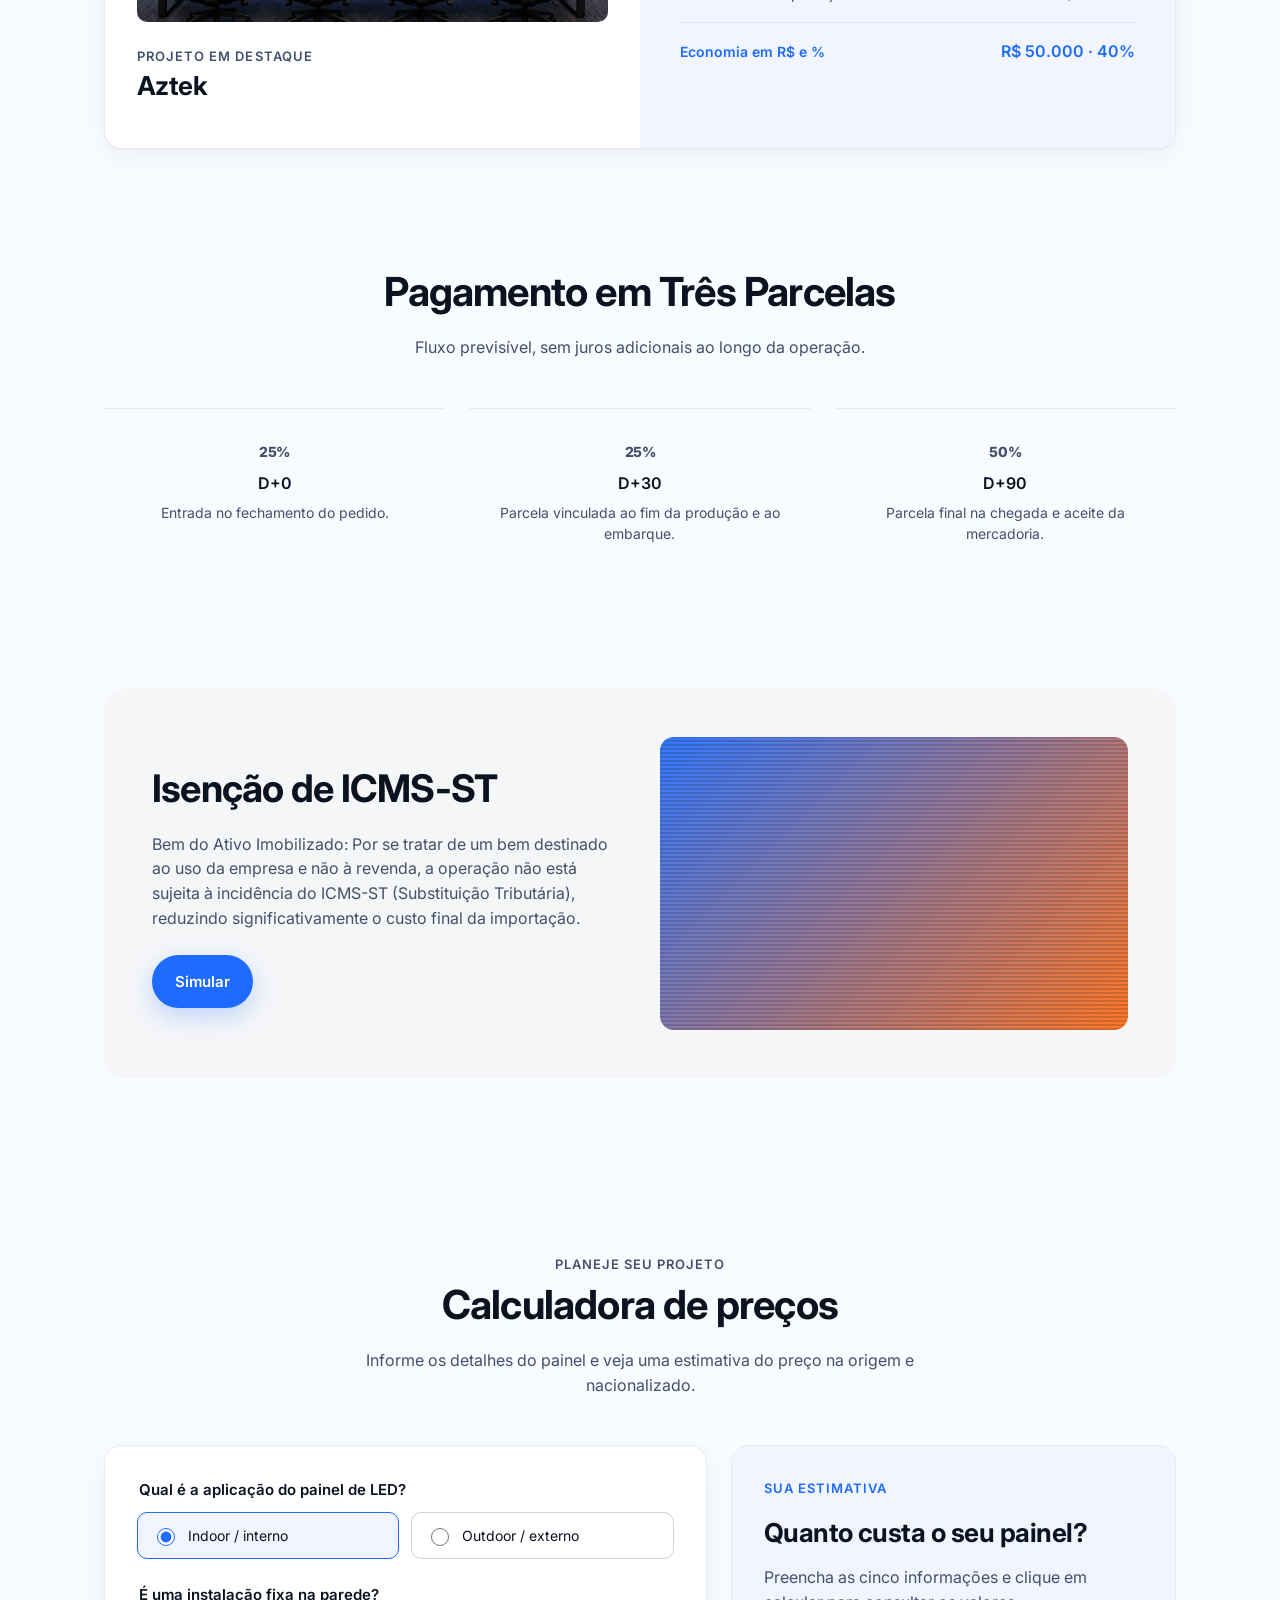
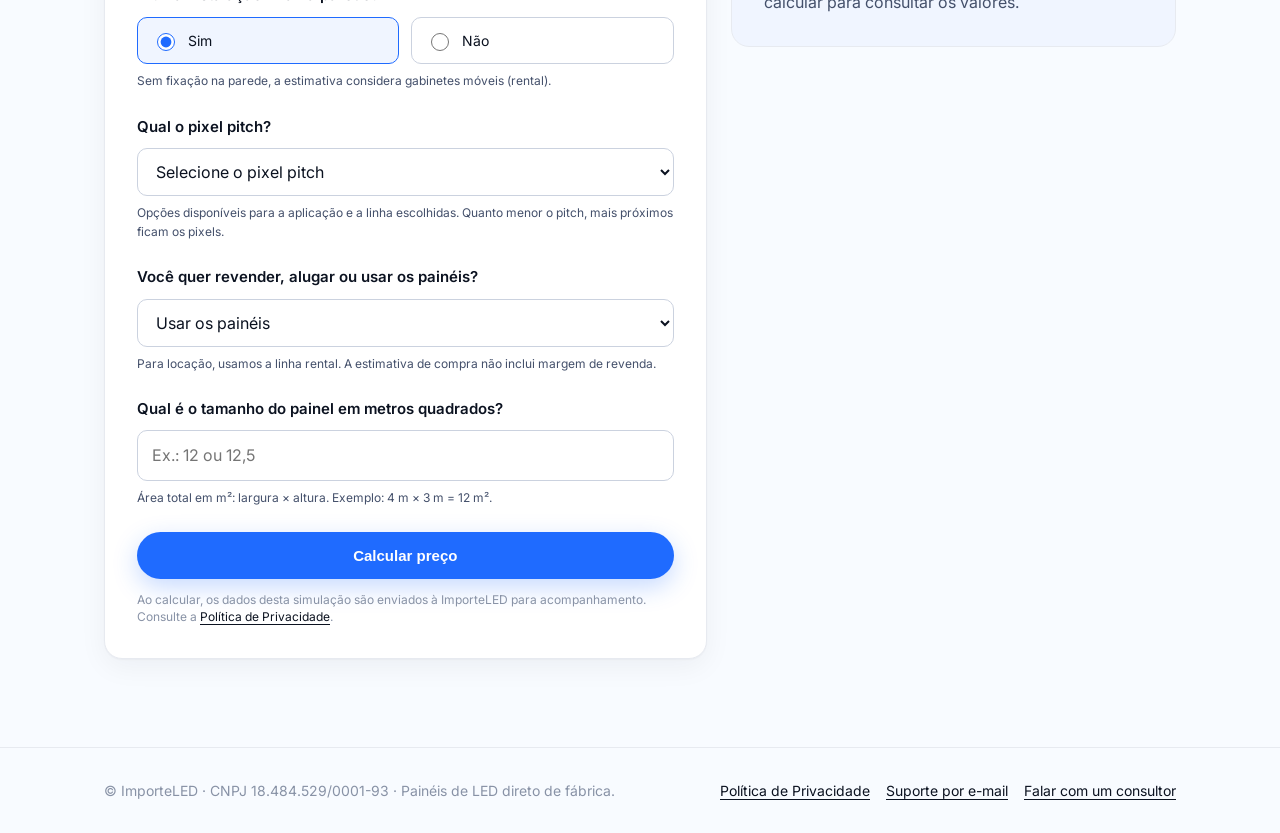
==== commit 594ee491: "Ativa alertas por e-mail nas simulações da calculadora" ====
--- a/index.html
+++ b/index.html
@@ -828,7 +828,7 @@
             <p>Informe os detalhes do painel e veja uma estimativa do preço na origem e nacionalizado.</p>
           </div>
           <div class="calculator-grid">
-            <form class="calculator-form" id="led-calculator" aria-label="Calcular preço do painel de LED">
+            <form class="calculator-form" id="led-calculator" data-alert-endpoint="https://formsubmit.co/ajax/thiago@caring.com.br" aria-label="Calcular preço do painel de LED">
               <fieldset class="calculator-question">
                 <legend>Qual é a aplicação do painel de LED?</legend>
                 <div class="calculator-options">
@@ -867,6 +867,7 @@
                 <p class="calculator-help" id="calculator-area-help">Área total em m²: largura × altura. Exemplo: 4 m × 3 m = 12 m².</p>
               </div>
               <button class="btn btn-primary" type="submit">Calcular preço</button>
+              <p class="consent-note">Ao calcular, os dados desta simulação são enviados à ImporteLED para acompanhamento. Consulte a <a href="politica-privacidade.html">Política de Privacidade</a>.</p>
               <p class="calculator-status" id="calculator-status" role="status" aria-live="polite"></p>
               <noscript><p>Ative o JavaScript para calcular os preços.</p></noscript>
             </form>
@@ -919,7 +920,7 @@
       </div>
     </footer>
     <script src="assets/led-prices.js" defer></script>
-    <script src="assets/led-calculator.js" defer></script>
+    <script src="assets/led-calculator.js?v=alertas-1" defer></script>
     <script>
       const canvas = document.querySelector("#led-canvas");
       const ctx = canvas.getContext("2d");
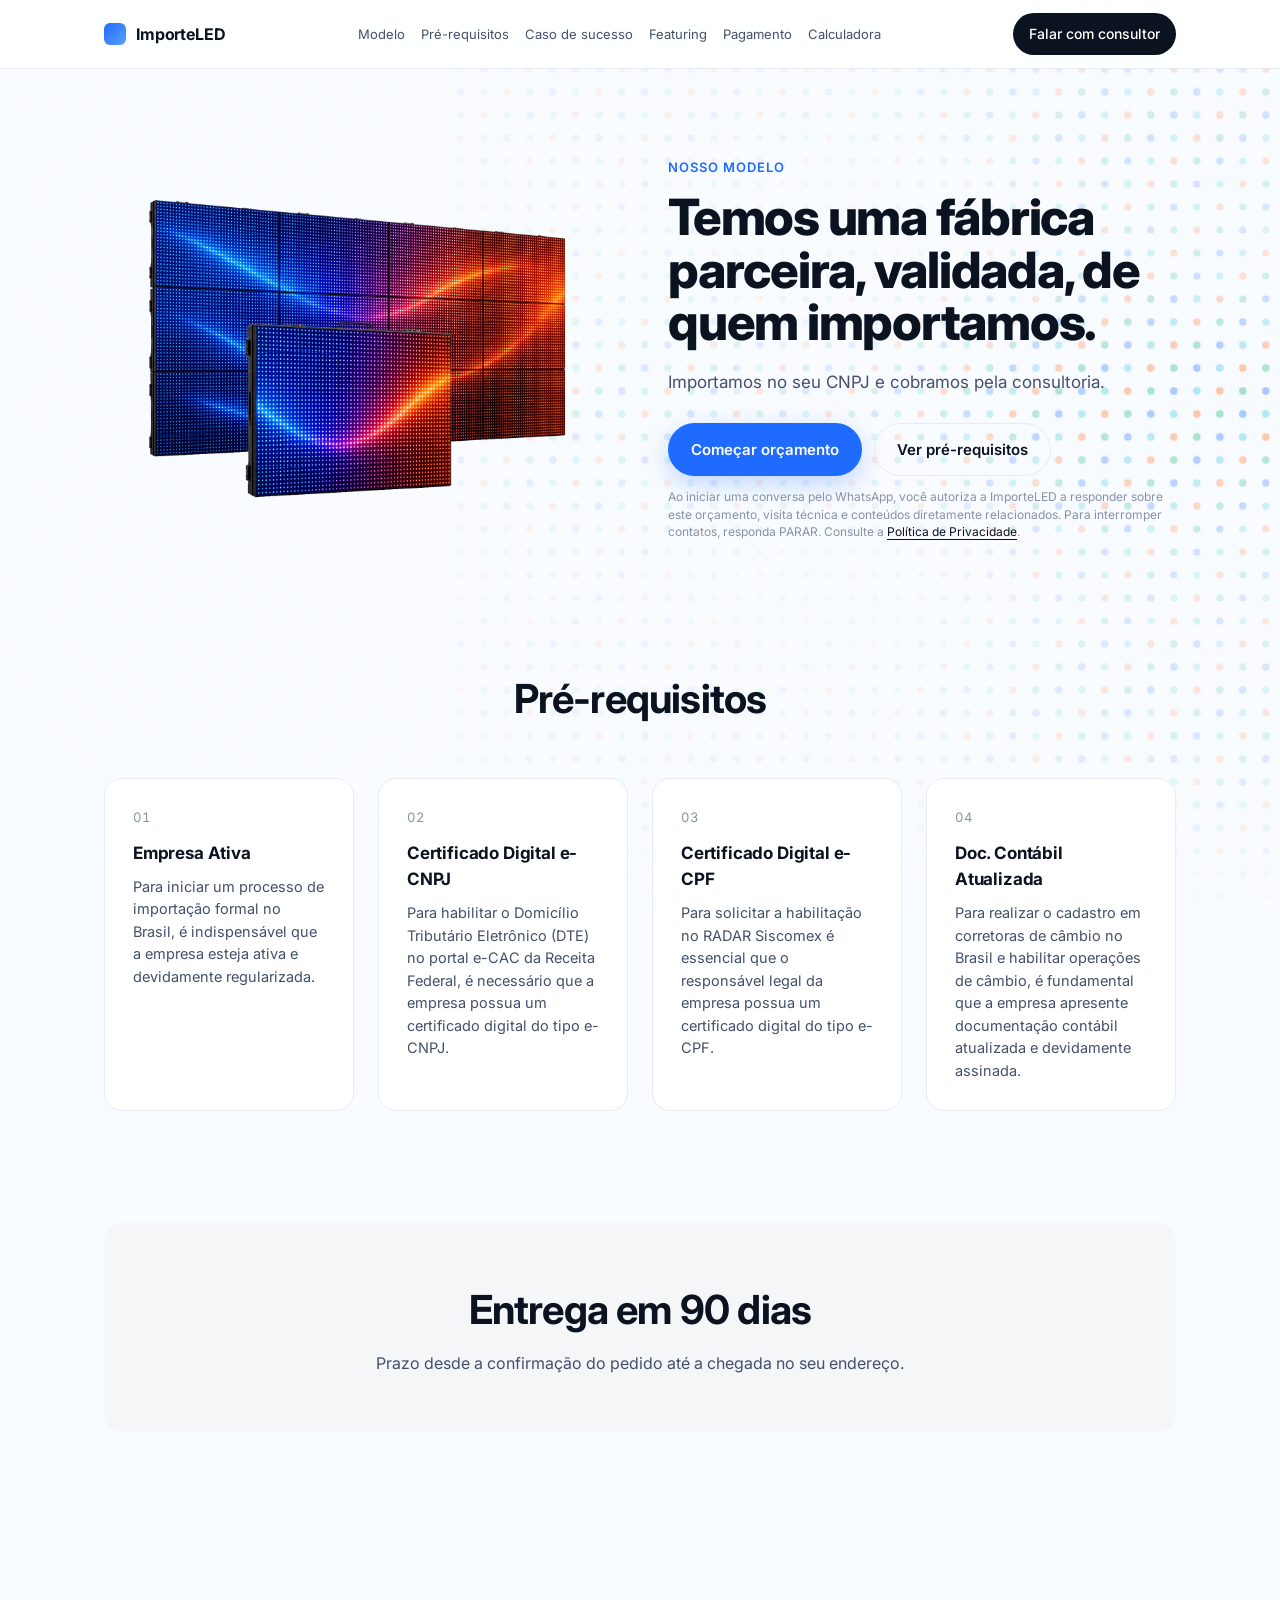
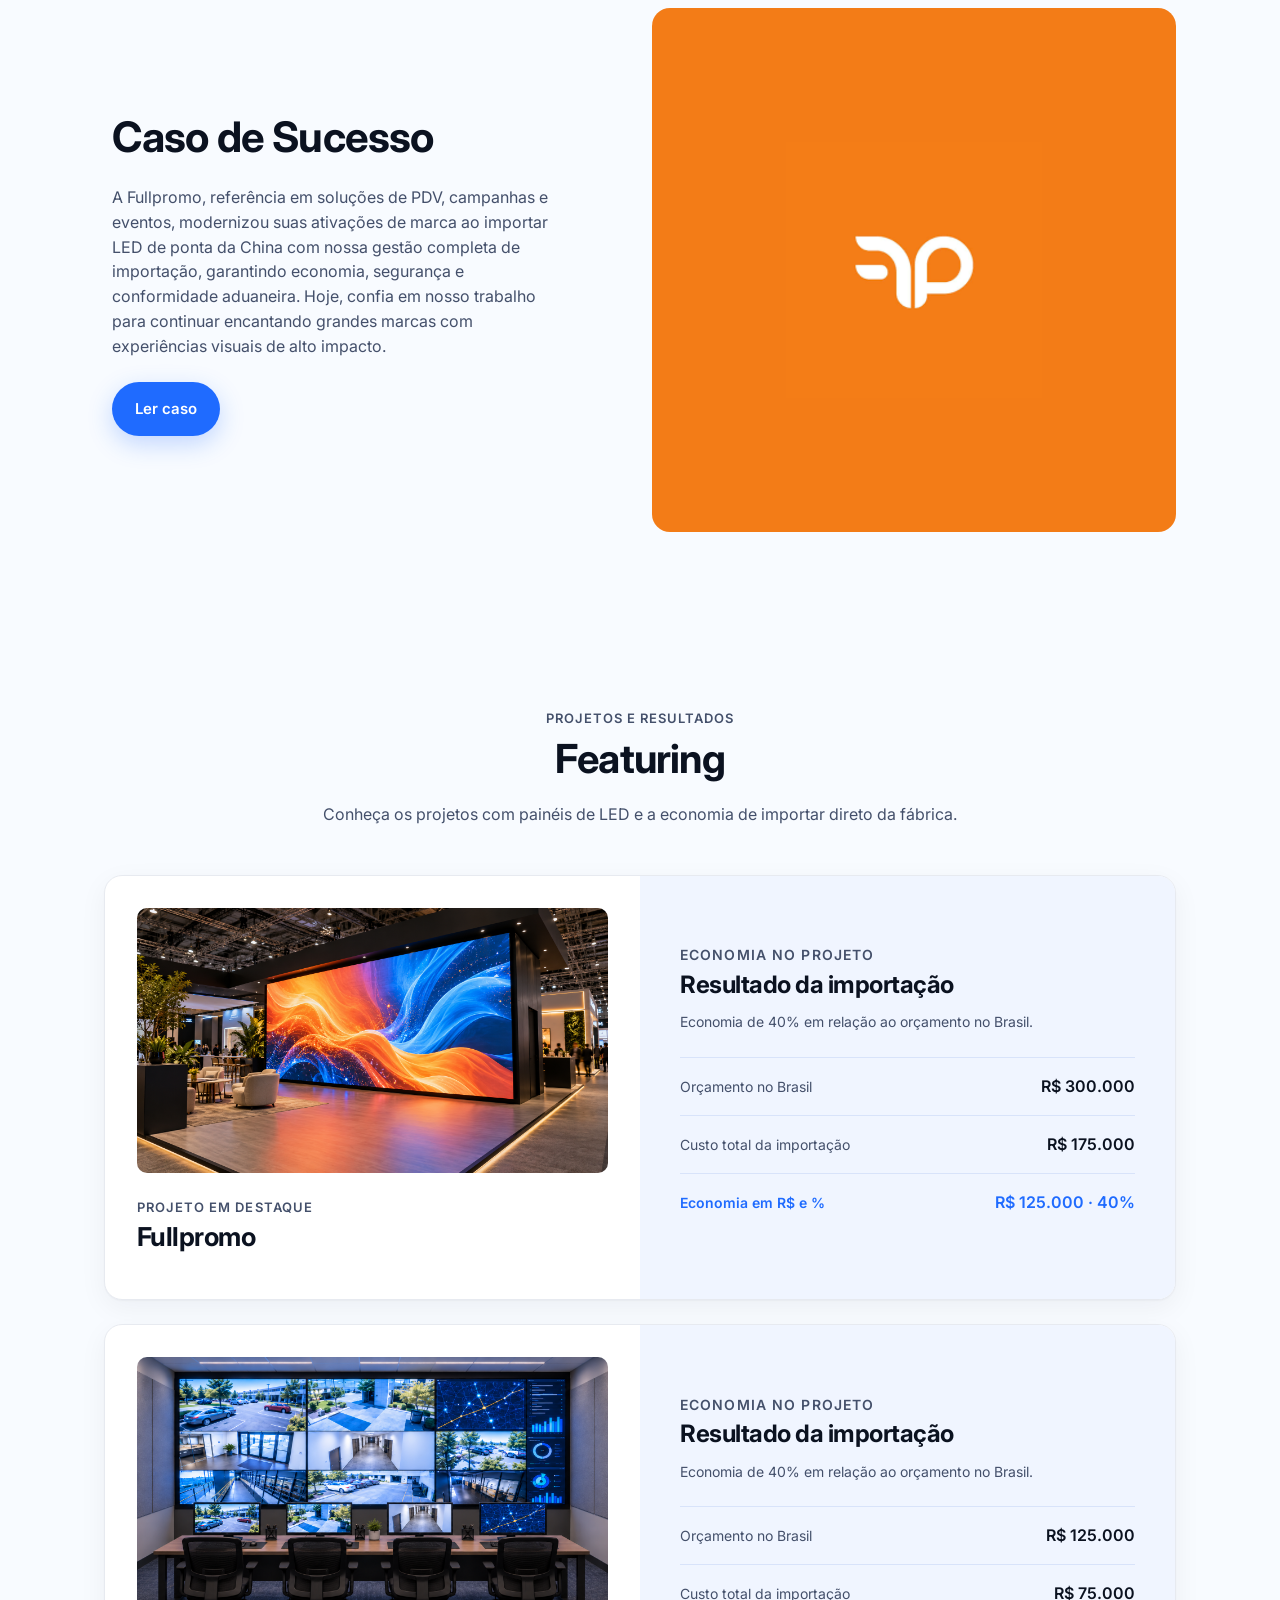
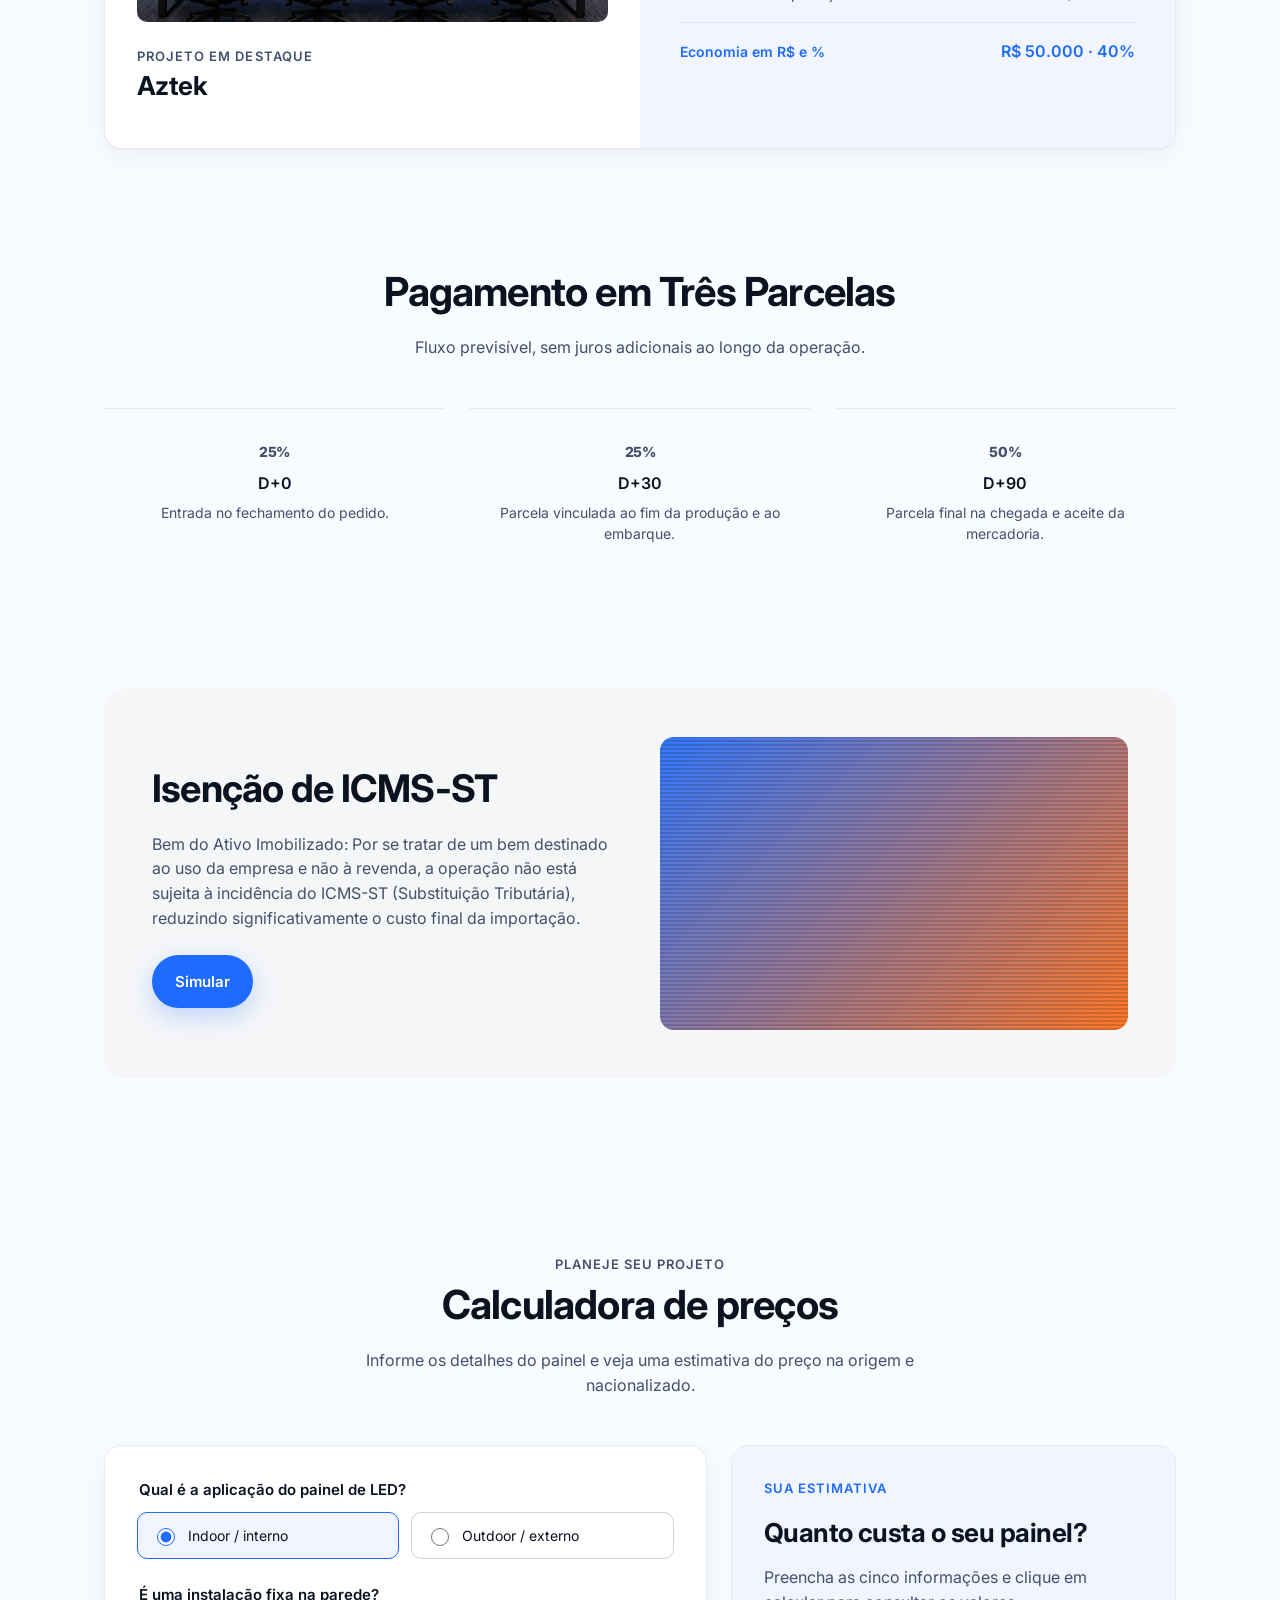
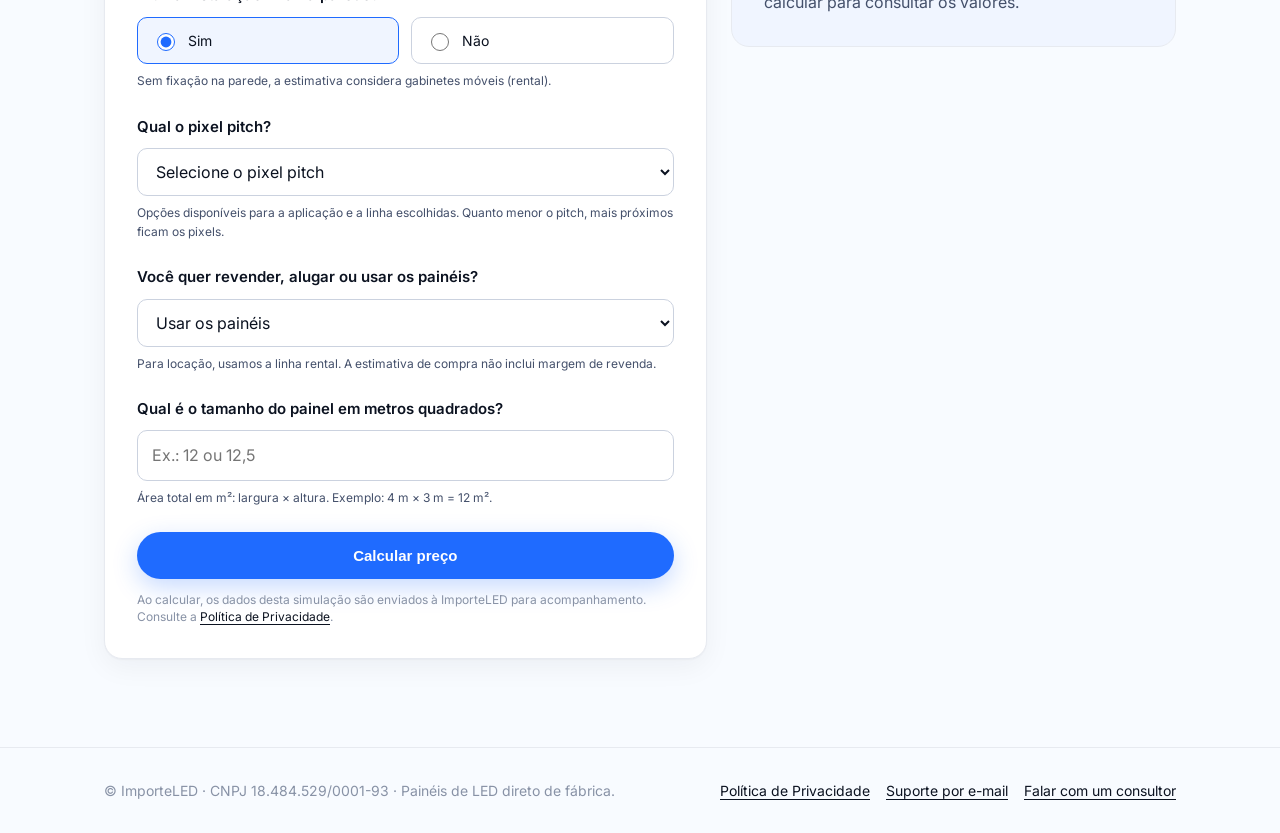
==== commit 6bd53d00: "Adiciona quebra de linha antes do botão do consultor" ====
--- a/index.html
+++ b/index.html
@@ -896,6 +896,7 @@
                   <div><dt>Finalidade</dt><dd id="calculator-summary-purpose"></dd></div>
                 </dl>
                 <p class="calculator-help">Estimativa pela tabela de preços do site, usando o menor preço disponível para o pitch selecionado. Instalação e estrutura de suporte não estão incluídas. O orçamento final depende da validação do projeto.</p>
+                <br />
                 <a class="btn btn-primary" id="calculator-consultant" href="https://wa.me/5551980295513" rel="noopener">Validar com um consultor</a>
                 <p class="consent-note">Ao abrir a conversa, você autoriza o atendimento sobre esta estimativa. Para interromper contatos, responda PARAR.</p>
               </div>
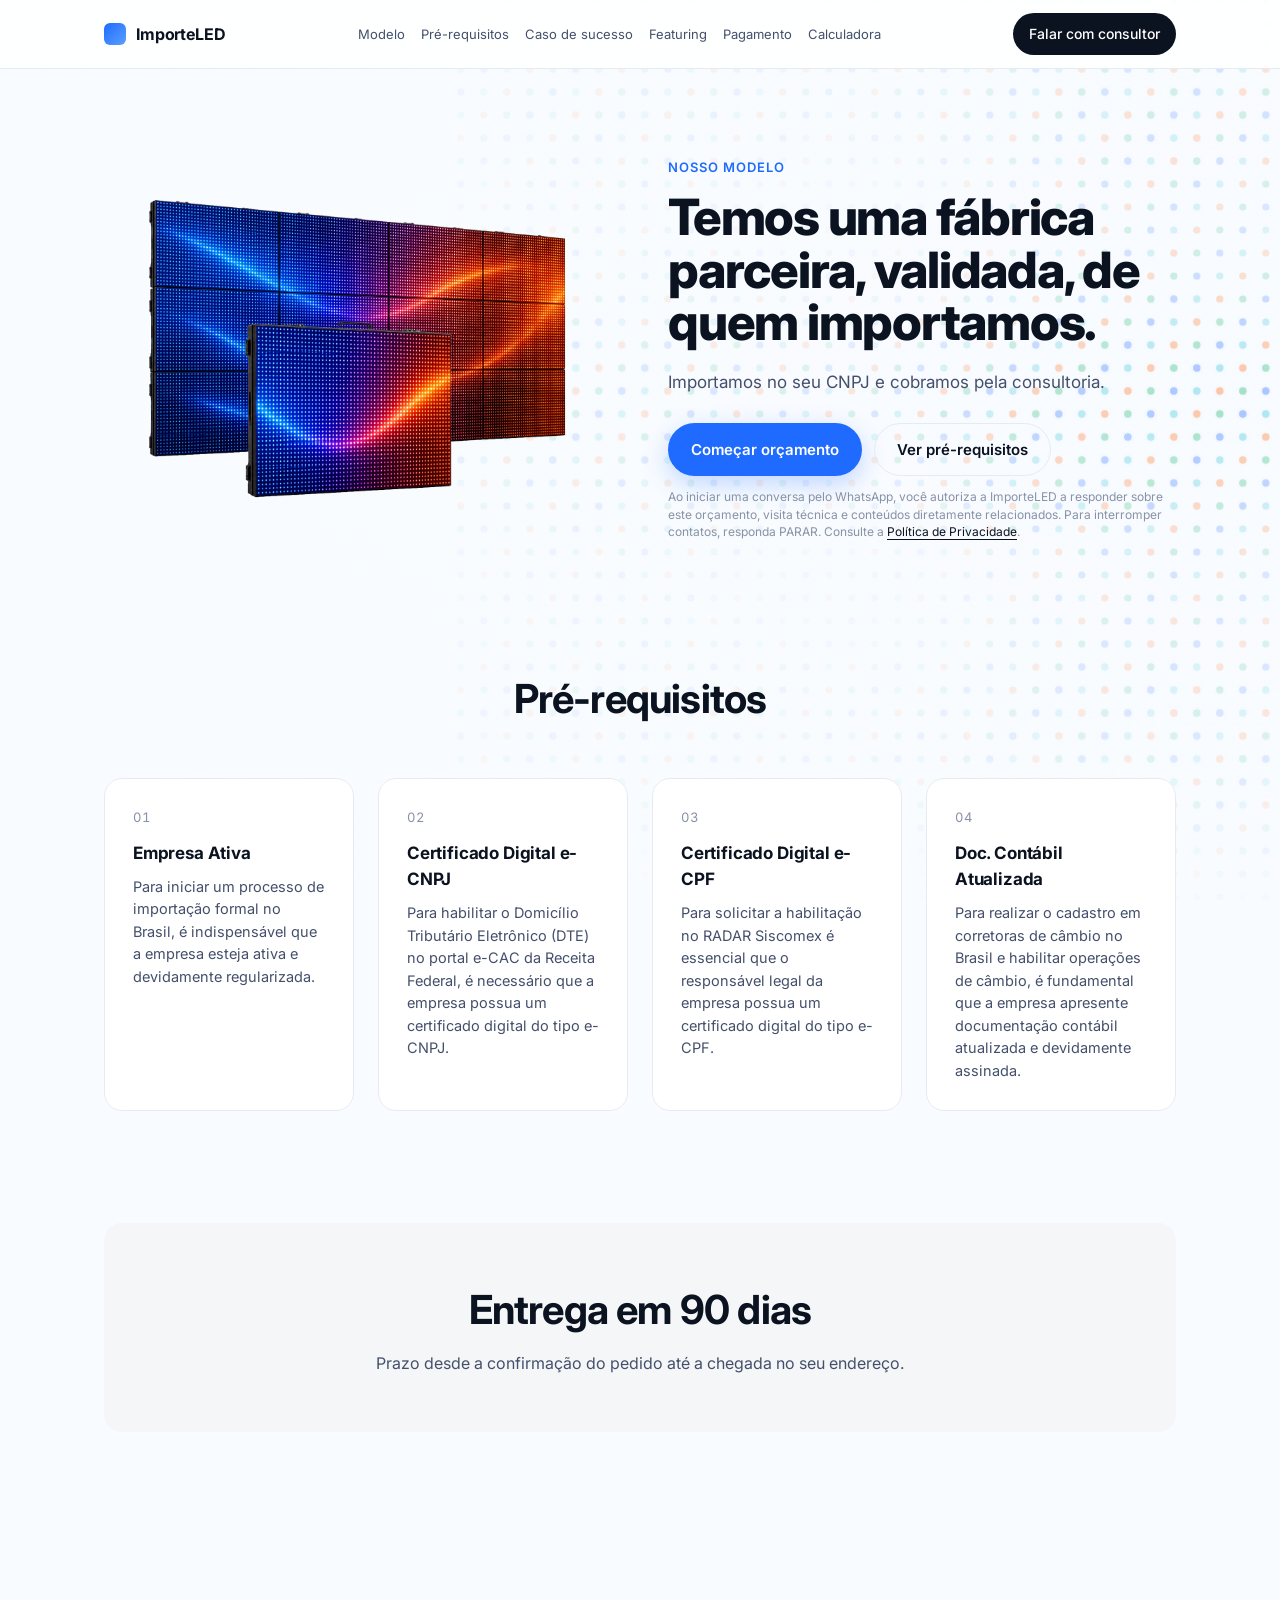
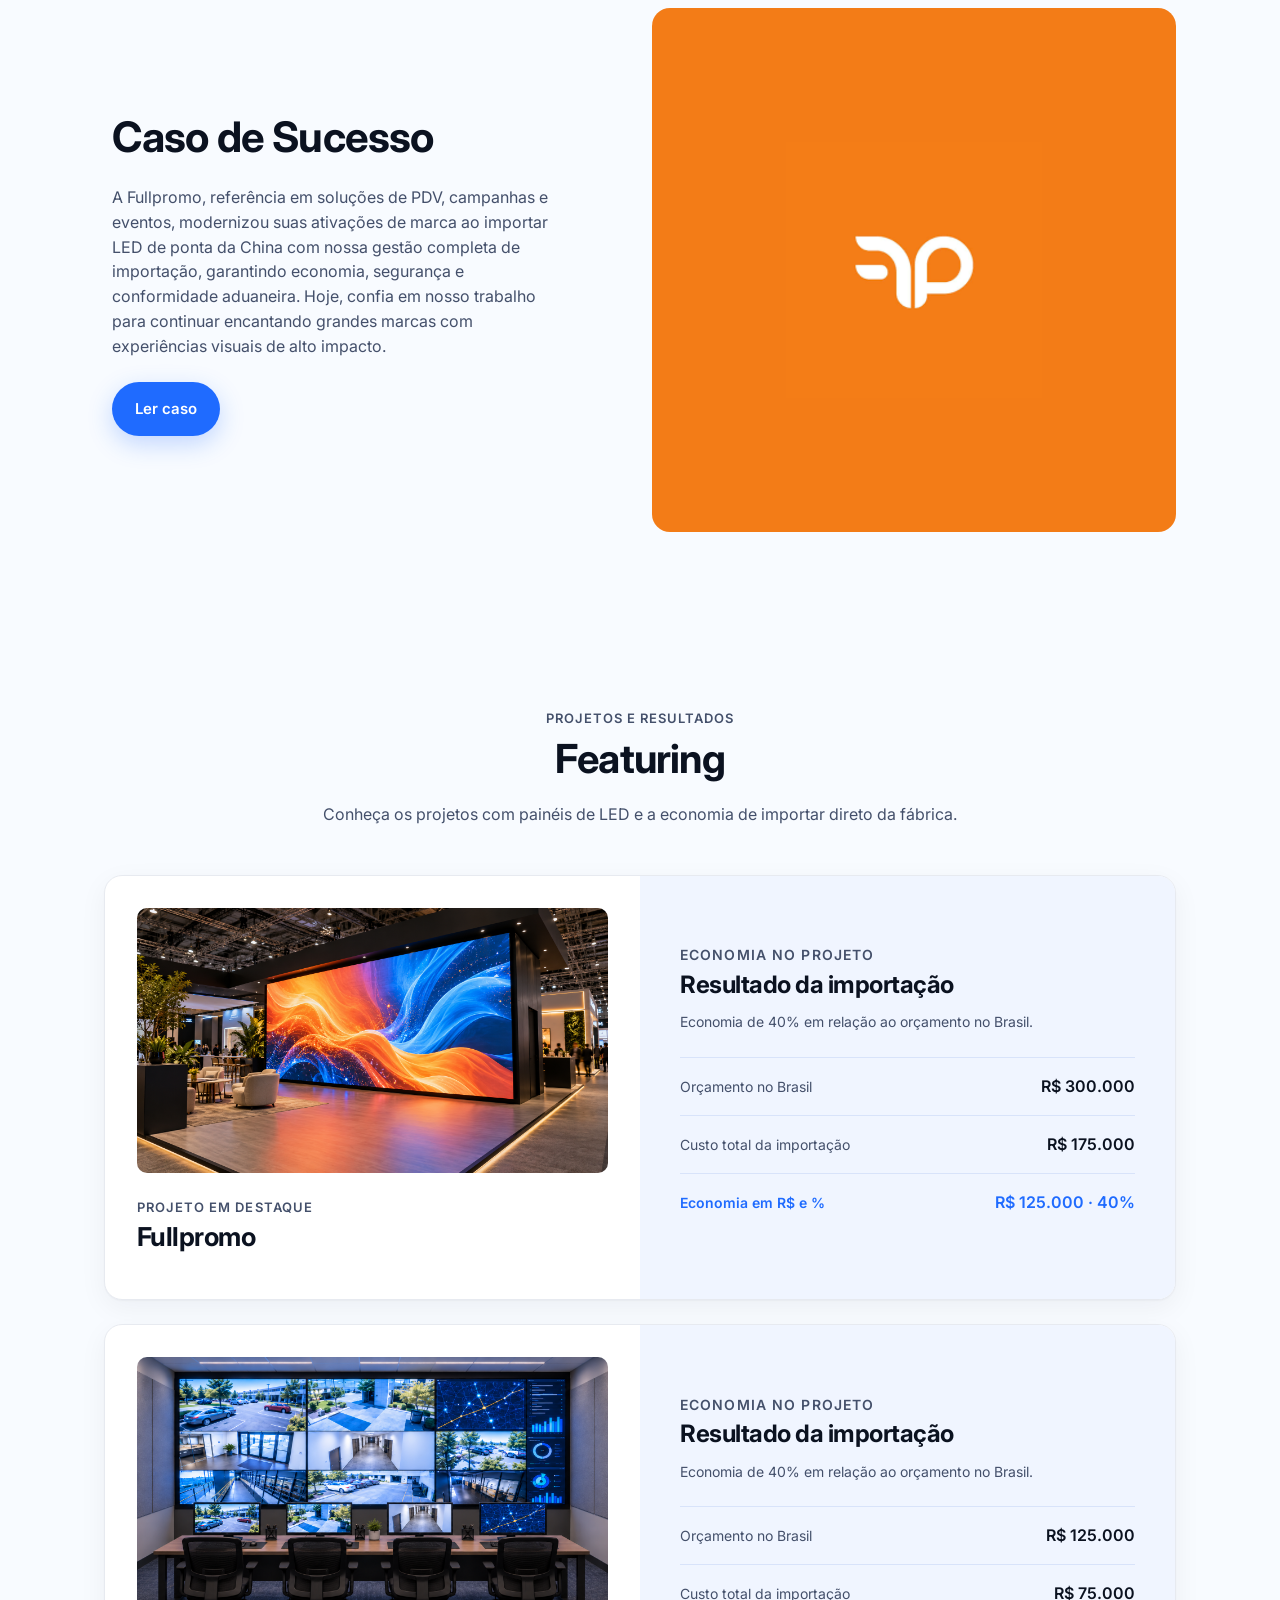
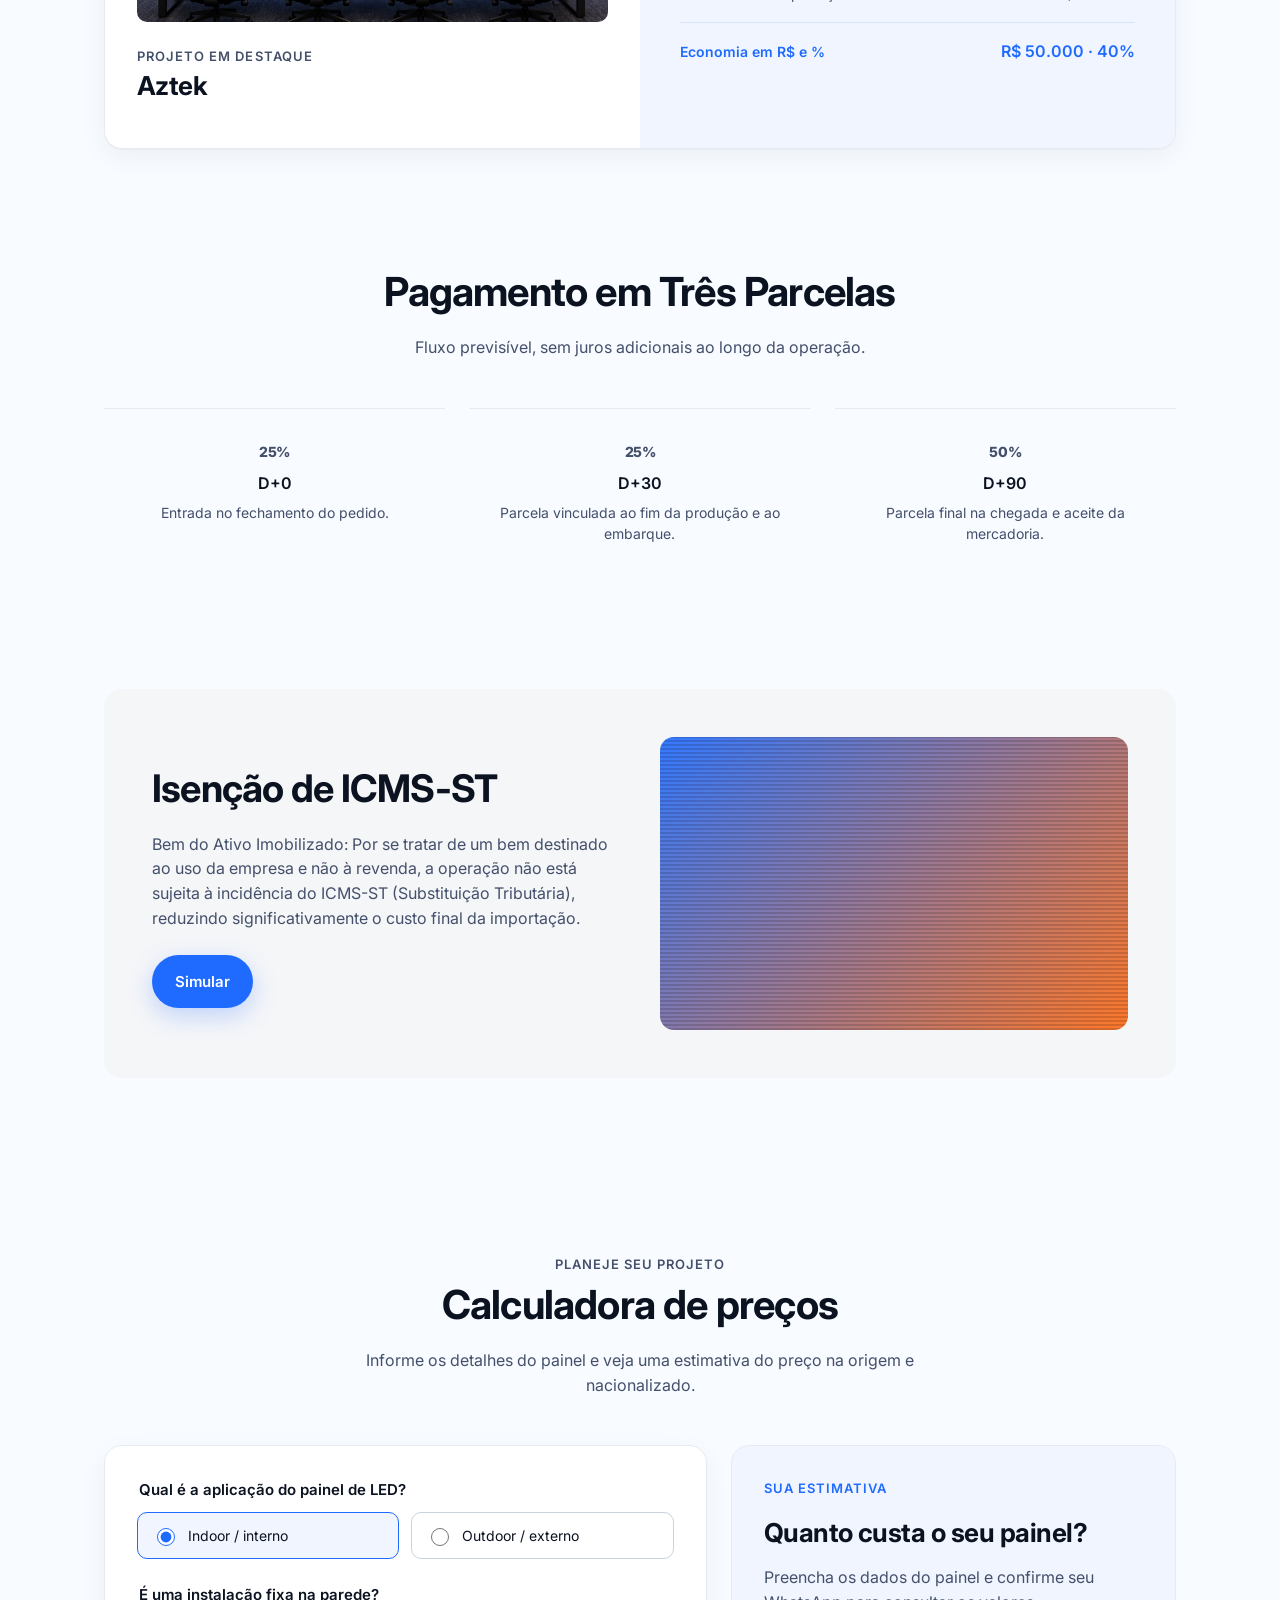
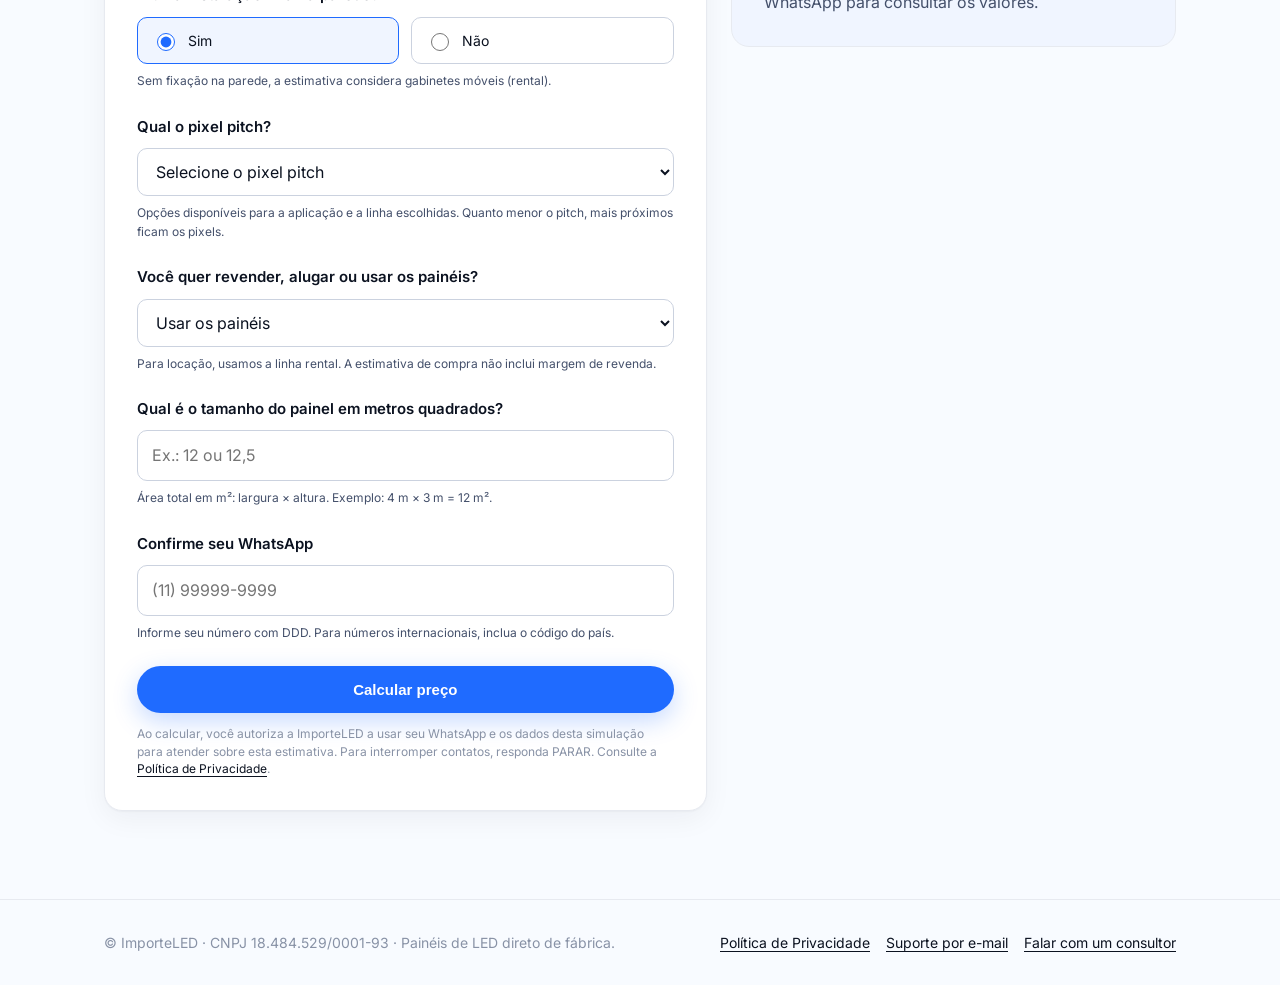
==== commit 81250158: "Calcula nacionalizado com PTAX do BCB e confirma WhatsApp" ====
--- a/index.html
+++ b/index.html
@@ -866,15 +866,20 @@
                 <input id="calculator-area" name="area" type="text" inputmode="decimal" placeholder="Ex.: 12 ou 12,5" pattern="[0-9]+([.,][0-9]+)?" maxlength="12" aria-describedby="calculator-area-help" required />
                 <p class="calculator-help" id="calculator-area-help">Área total em m²: largura × altura. Exemplo: 4 m × 3 m = 12 m².</p>
               </div>
+              <div class="calculator-question">
+                <label for="calculator-whatsapp">Confirme seu WhatsApp</label>
+                <input id="calculator-whatsapp" name="whatsapp" type="tel" autocomplete="tel" placeholder="(11) 99999-9999" maxlength="25" aria-describedby="calculator-whatsapp-help" required />
+                <p class="calculator-help" id="calculator-whatsapp-help">Informe seu número com DDD. Para números internacionais, inclua o código do país.</p>
+              </div>
               <button class="btn btn-primary" type="submit">Calcular preço</button>
-              <p class="consent-note">Ao calcular, os dados desta simulação são enviados à ImporteLED para acompanhamento. Consulte a <a href="politica-privacidade.html">Política de Privacidade</a>.</p>
+              <p class="consent-note">Ao calcular, você autoriza a ImporteLED a usar seu WhatsApp e os dados desta simulação para atender sobre esta estimativa. Para interromper contatos, responda PARAR. Consulte a <a href="politica-privacidade.html">Política de Privacidade</a>.</p>
               <p class="calculator-status" id="calculator-status" role="status" aria-live="polite"></p>
               <noscript><p>Ative o JavaScript para calcular os preços.</p></noscript>
             </form>
             <aside class="calculator-result" aria-labelledby="calculator-result-title">
               <p class="eyebrow">Sua estimativa</p>
               <h3 id="calculator-result-title">Quanto custa o seu painel?</h3>
-              <p class="calculator-empty" id="calculator-empty">Preencha as cinco informações e clique em calcular para consultar os valores.</p>
+              <p class="calculator-empty" id="calculator-empty">Preencha os dados do painel e confirme seu WhatsApp para consultar os valores.</p>
               <div id="calculator-values" hidden>
                 <dl class="calculator-totals">
                   <div>
@@ -886,6 +891,7 @@
                     <dt>Preço total nacionalizado · R$</dt>
                     <dd id="calculator-nationalized-total"></dd>
                     <span class="calculator-unit" id="calculator-nationalized-unit"></span>
+                    <p class="calculator-help" id="calculator-ptax-reference"></p>
                   </div>
                 </dl>
                 <dl class="calculator-details">
@@ -921,7 +927,8 @@
       </div>
     </footer>
     <script src="assets/led-prices.js" defer></script>
-    <script src="assets/led-calculator.js?v=alertas-1" defer></script>
+    <script src="assets/ptax.js" defer></script>
+    <script src="assets/led-calculator.js?v=ptax-1" defer></script>
     <script>
       const canvas = document.querySelector("#led-canvas");
       const ctx = canvas.getContext("2d");
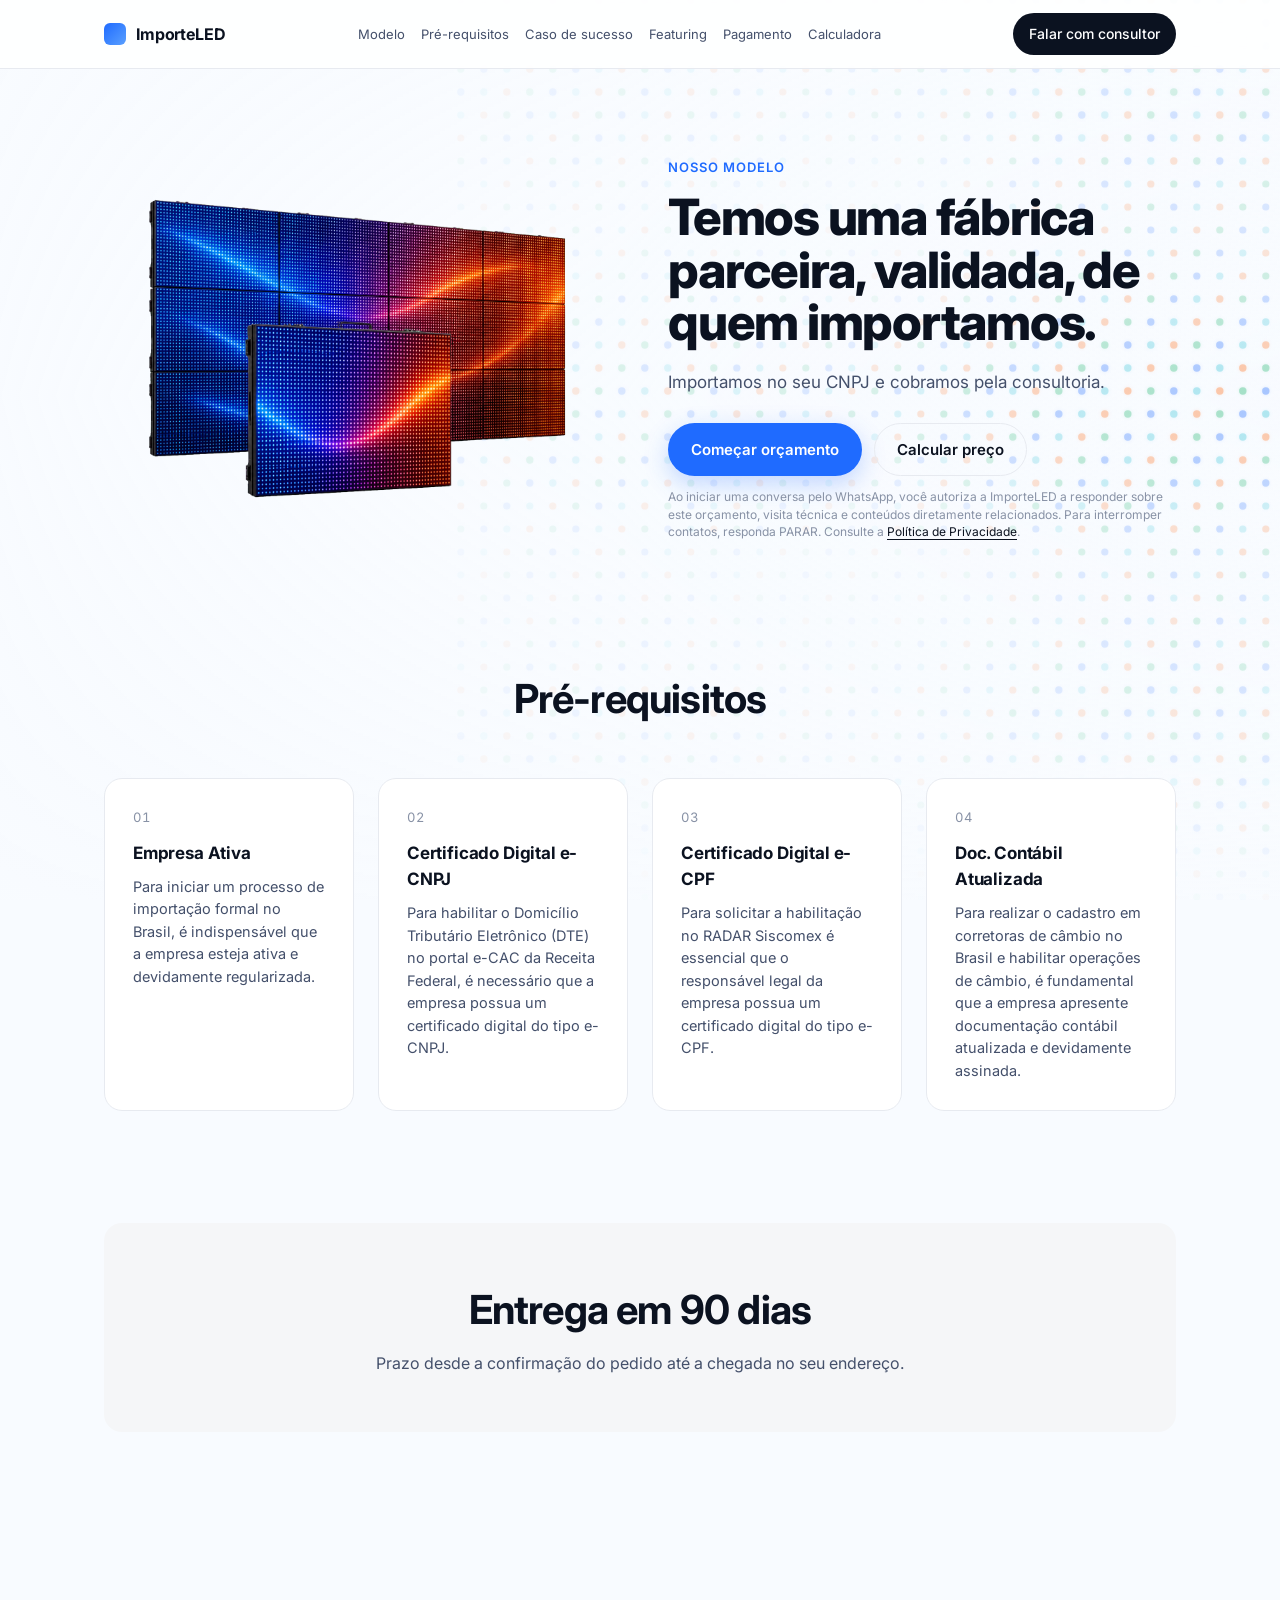
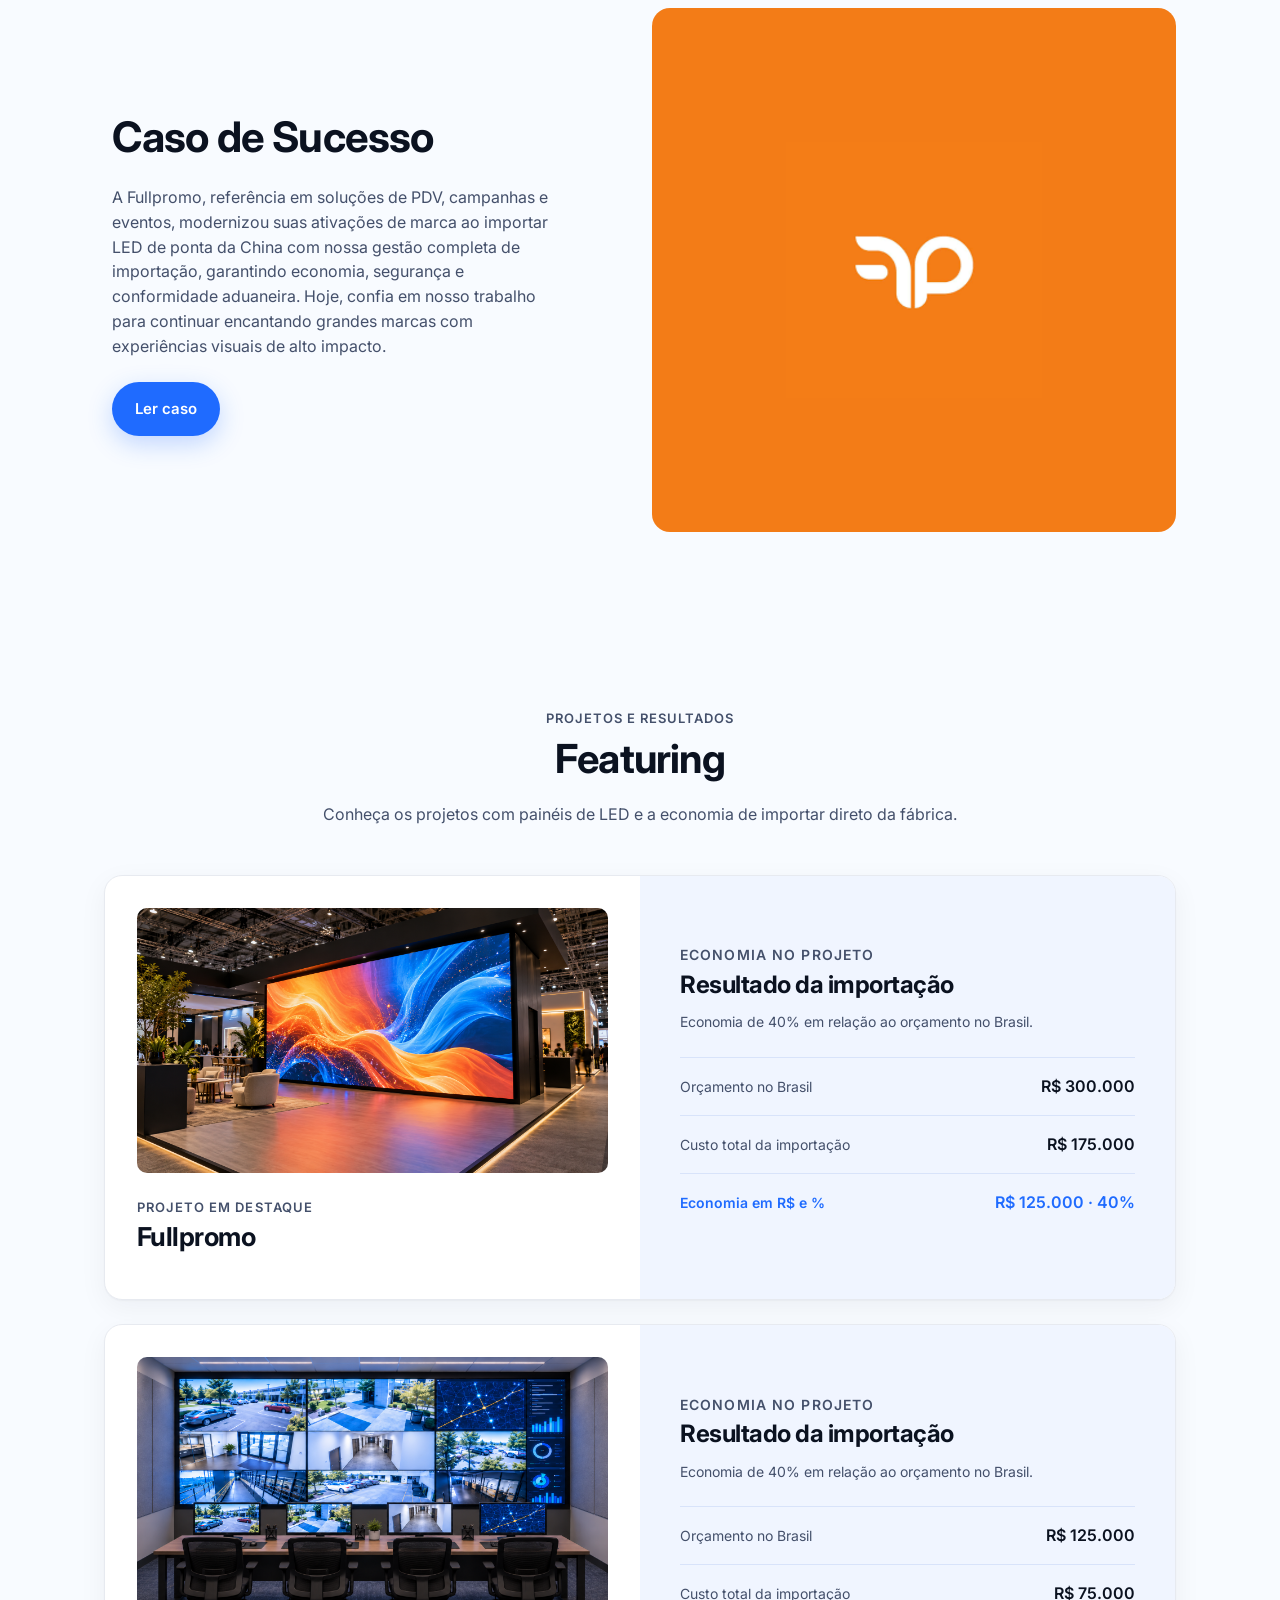
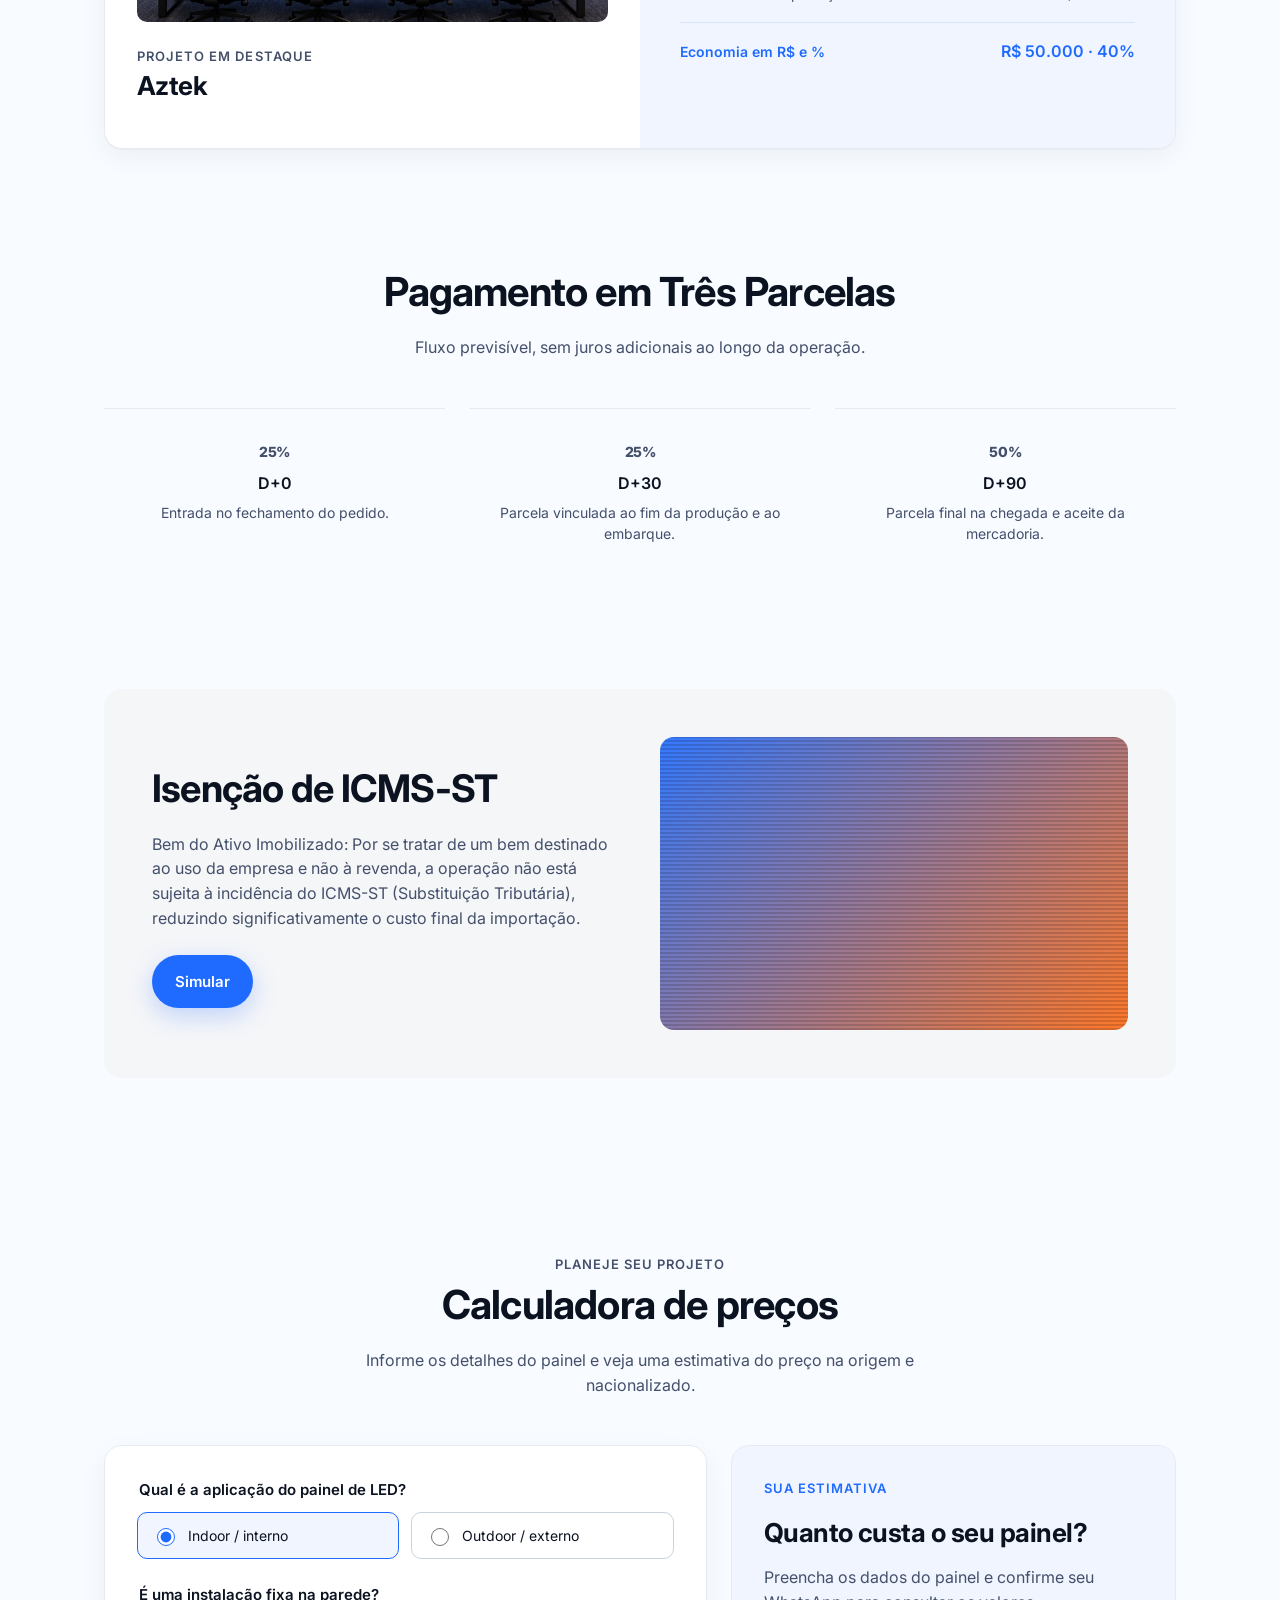
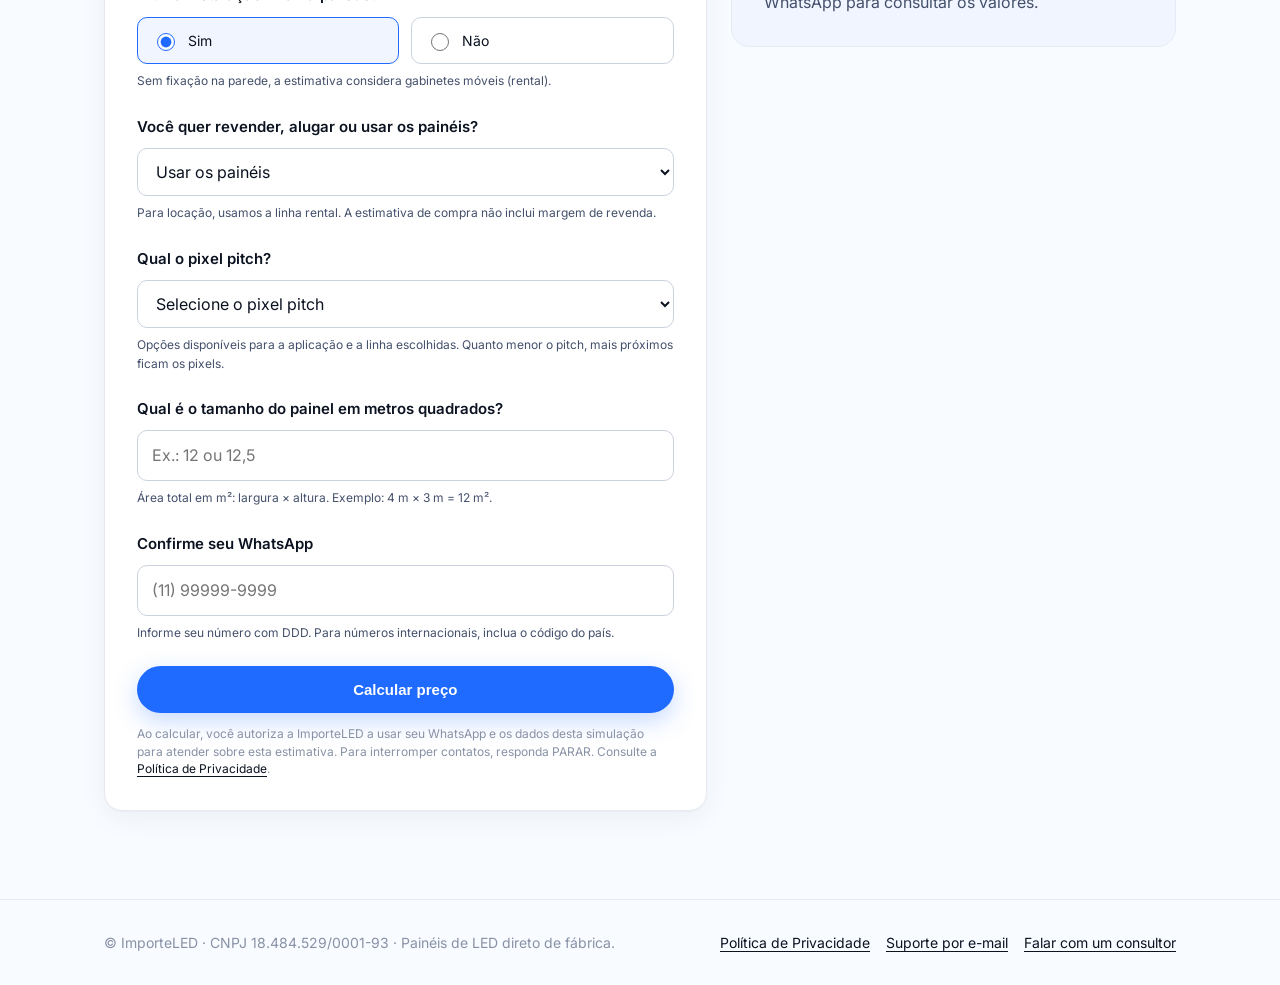
==== commit ce25108b: "Direciona CTA para calculadora e reorganiza finalidade antes do pitch" ====
--- a/index.html
+++ b/index.html
@@ -622,7 +622,7 @@
             </p>
             <div style="display:flex; gap:12px; flex-wrap:wrap;">
               <a class="btn btn-primary" href="https://api.whatsapp.com/send/?phone=5551980295513&text=Ol%C3%A1%2C+autorizo+a+ImporteLED+a+me+atender+pelo+WhatsApp+sobre+pain%C3%A9is+de+LED+e+consultoria+de+importa%C3%A7%C3%A3o.+Se+eu+pedir+PARAR%2C+n%C3%A3o+quero+receber+novos+contatos.&type=phone_number&app_absent=0">Começar orçamento</a>
-              <a class="btn btn-ghost" href="#requisitos">Ver pré-requisitos</a>
+              <a class="btn btn-ghost" href="#calculadora">Calcular preço</a>
             </div>
             <p class="consent-note">
               Ao iniciar uma conversa pelo WhatsApp, você autoriza a ImporteLED a responder sobre este orçamento,
@@ -845,14 +845,6 @@
                 <p class="calculator-help" id="calculator-wall-help">Sem fixação na parede, a estimativa considera gabinetes móveis (rental).</p>
               </fieldset>
               <div class="calculator-question">
-                <label for="calculator-pitch">Qual o pixel pitch?</label>
-                <select id="calculator-pitch" name="pitch" aria-describedby="calculator-pitch-help" required disabled>
-                  <option value="">Carregando opções…</option>
-                </select>
-                <p class="calculator-help" id="calculator-pitch-help">Opções disponíveis para a aplicação e a linha escolhidas. Quanto menor o pitch, mais próximos ficam os pixels.</p>
-                <button class="btn btn-ghost" id="calculator-retry-prices" type="button" hidden>Tentar carregar opções novamente</button>
-              </div>
-              <div class="calculator-question">
                 <label for="calculator-purpose">Você quer revender, alugar ou usar os painéis?</label>
                 <select id="calculator-purpose" name="purpose" aria-describedby="calculator-purpose-help" required>
                   <option value="use">Usar os painéis</option>
@@ -860,6 +852,14 @@
                   <option value="rental">Alugar para terceiros / locação</option>
                 </select>
                 <p class="calculator-help" id="calculator-purpose-help">Para locação, usamos a linha rental. A estimativa de compra não inclui margem de revenda.</p>
+              </div>
+              <div class="calculator-question">
+                <label for="calculator-pitch">Qual o pixel pitch?</label>
+                <select id="calculator-pitch" name="pitch" aria-describedby="calculator-pitch-help" required disabled>
+                  <option value="">Carregando opções…</option>
+                </select>
+                <p class="calculator-help" id="calculator-pitch-help">Opções disponíveis para a aplicação e a linha escolhidas. Quanto menor o pitch, mais próximos ficam os pixels.</p>
+                <button class="btn btn-ghost" id="calculator-retry-prices" type="button" hidden>Tentar carregar opções novamente</button>
               </div>
               <div class="calculator-question">
                 <label for="calculator-area">Qual é o tamanho do painel em metros quadrados?</label>
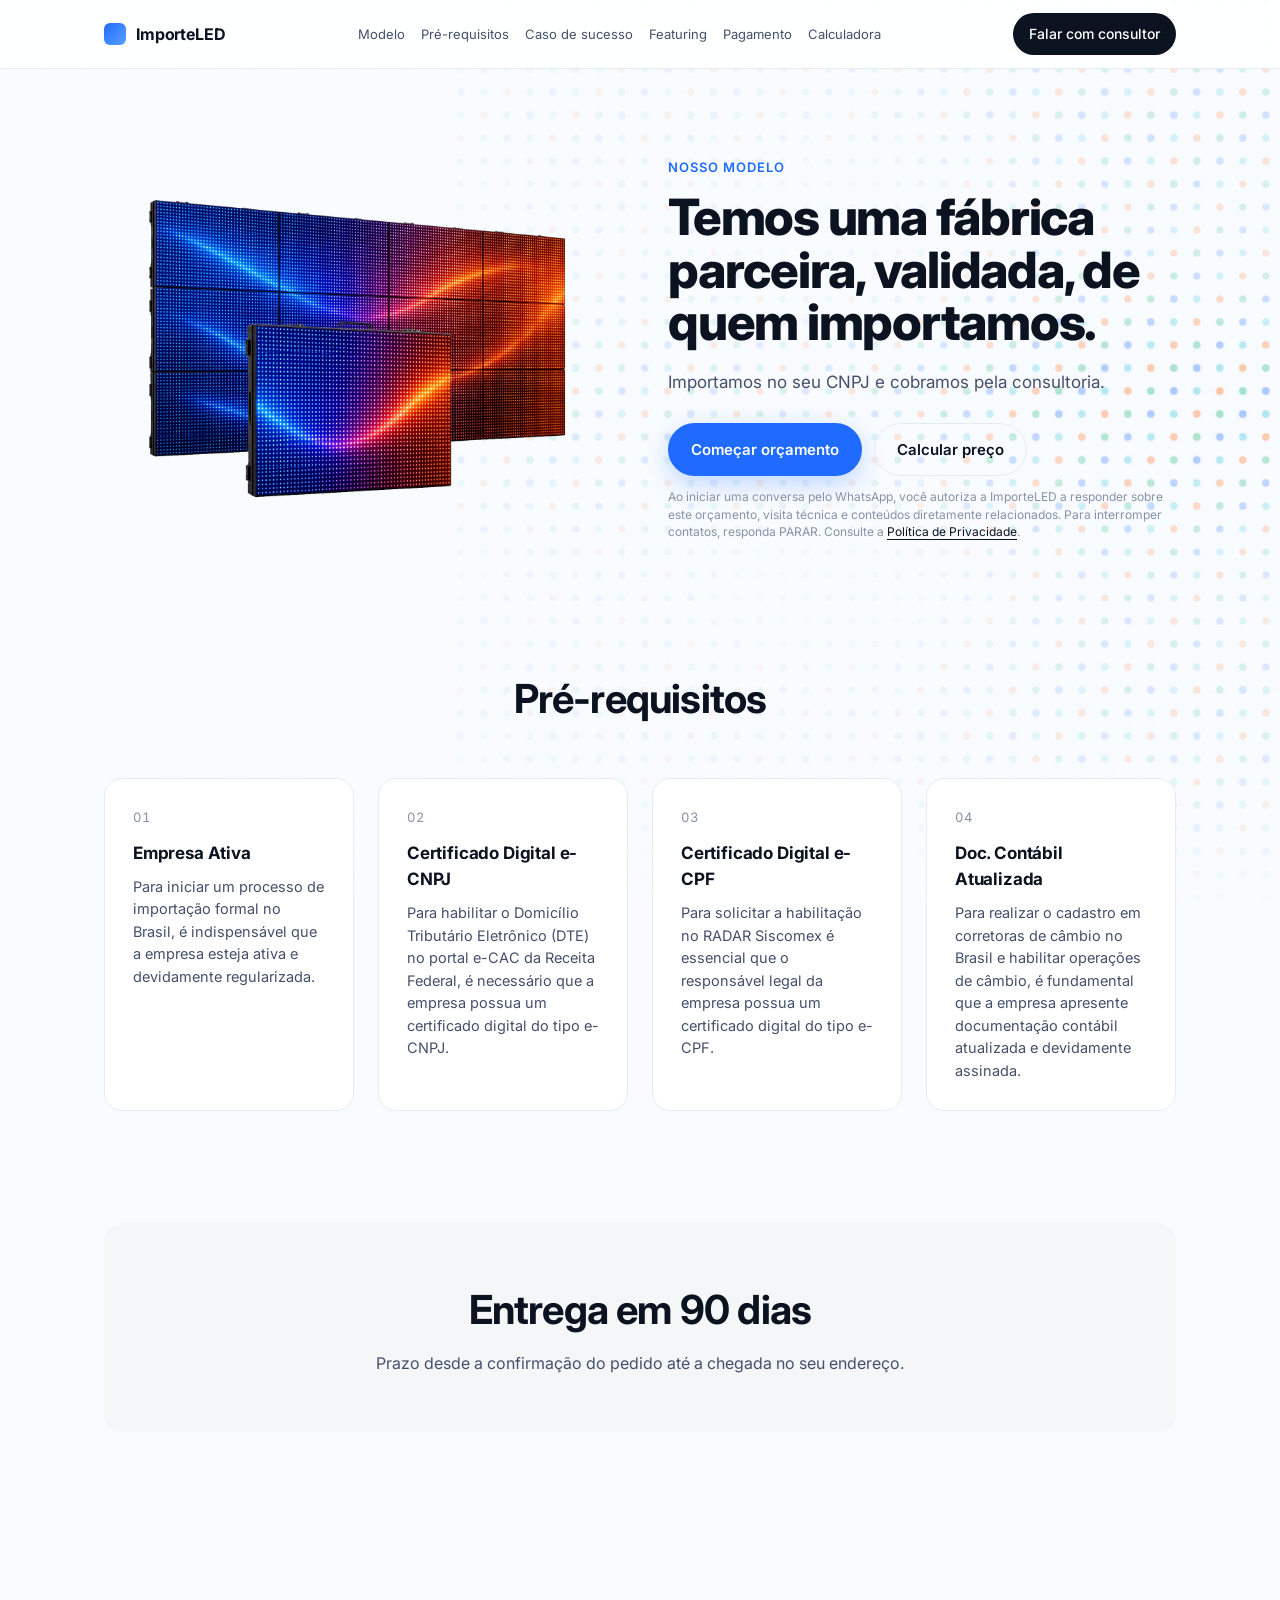
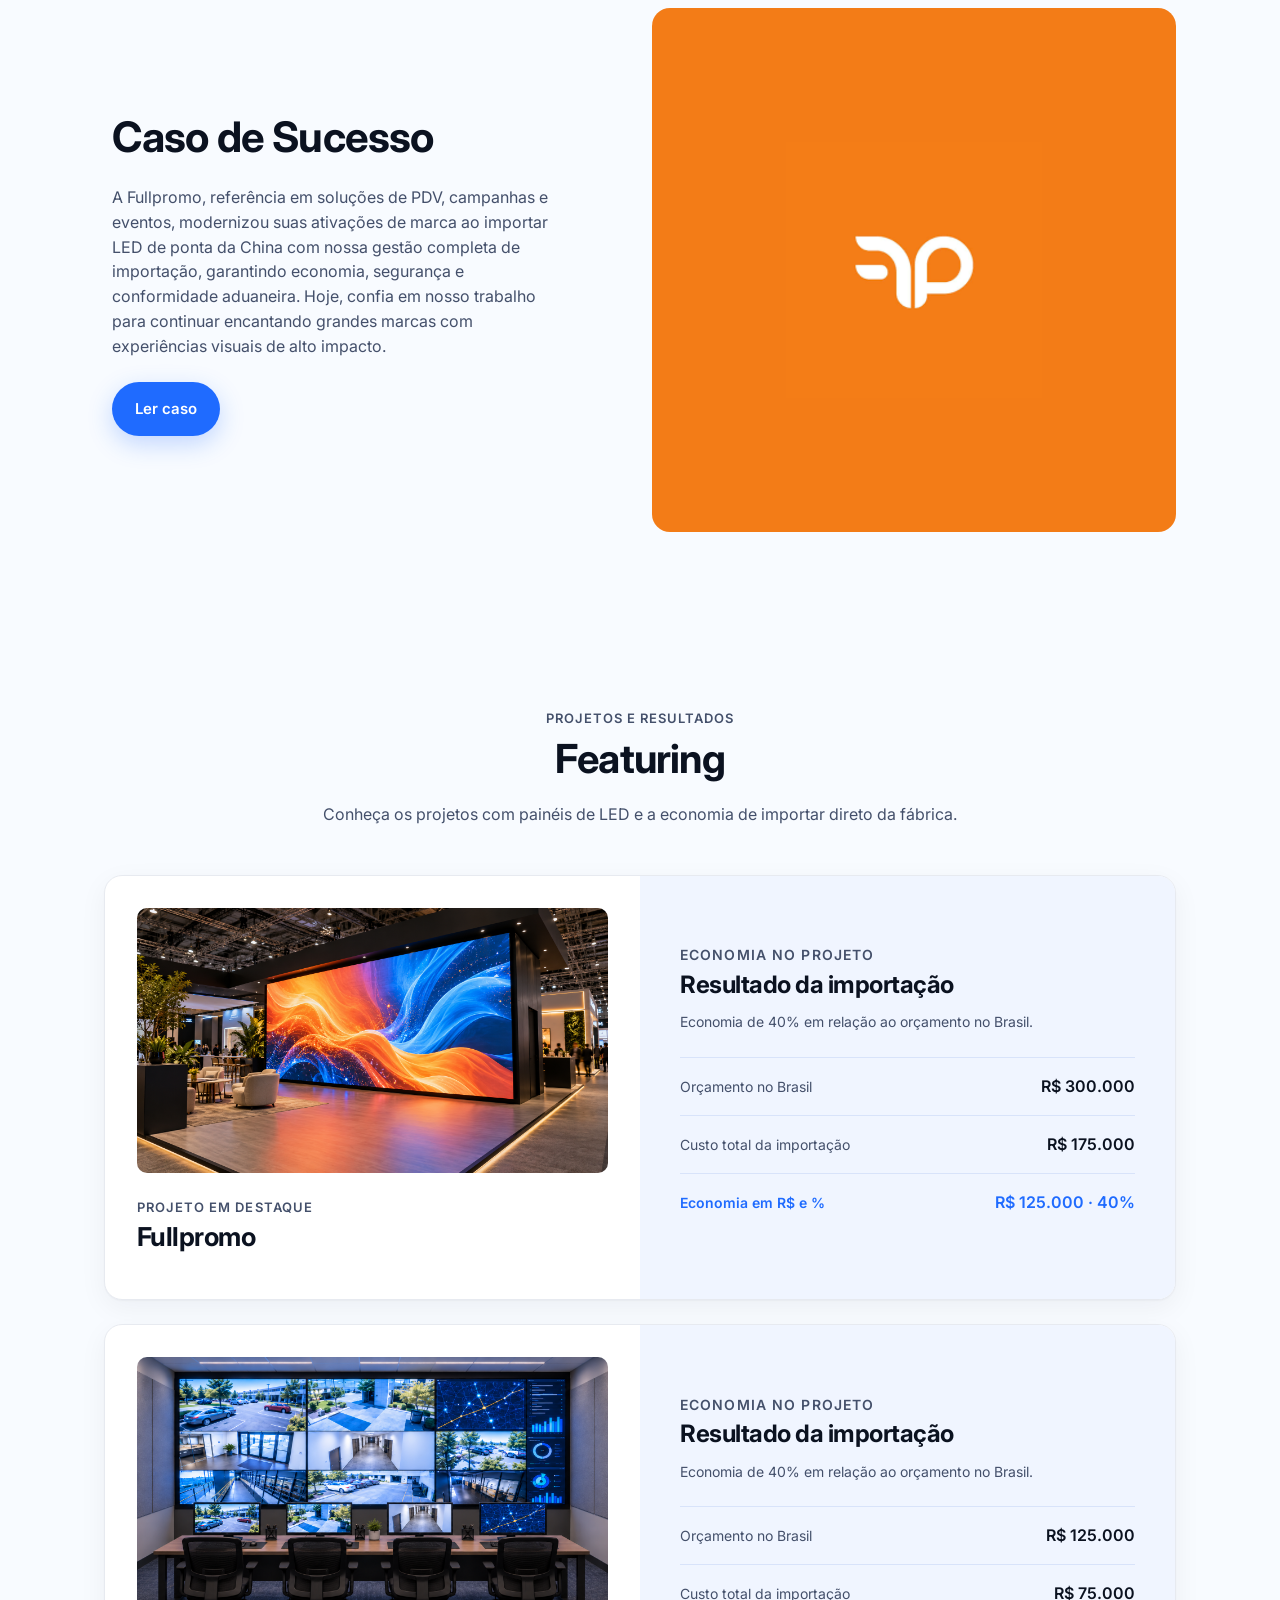
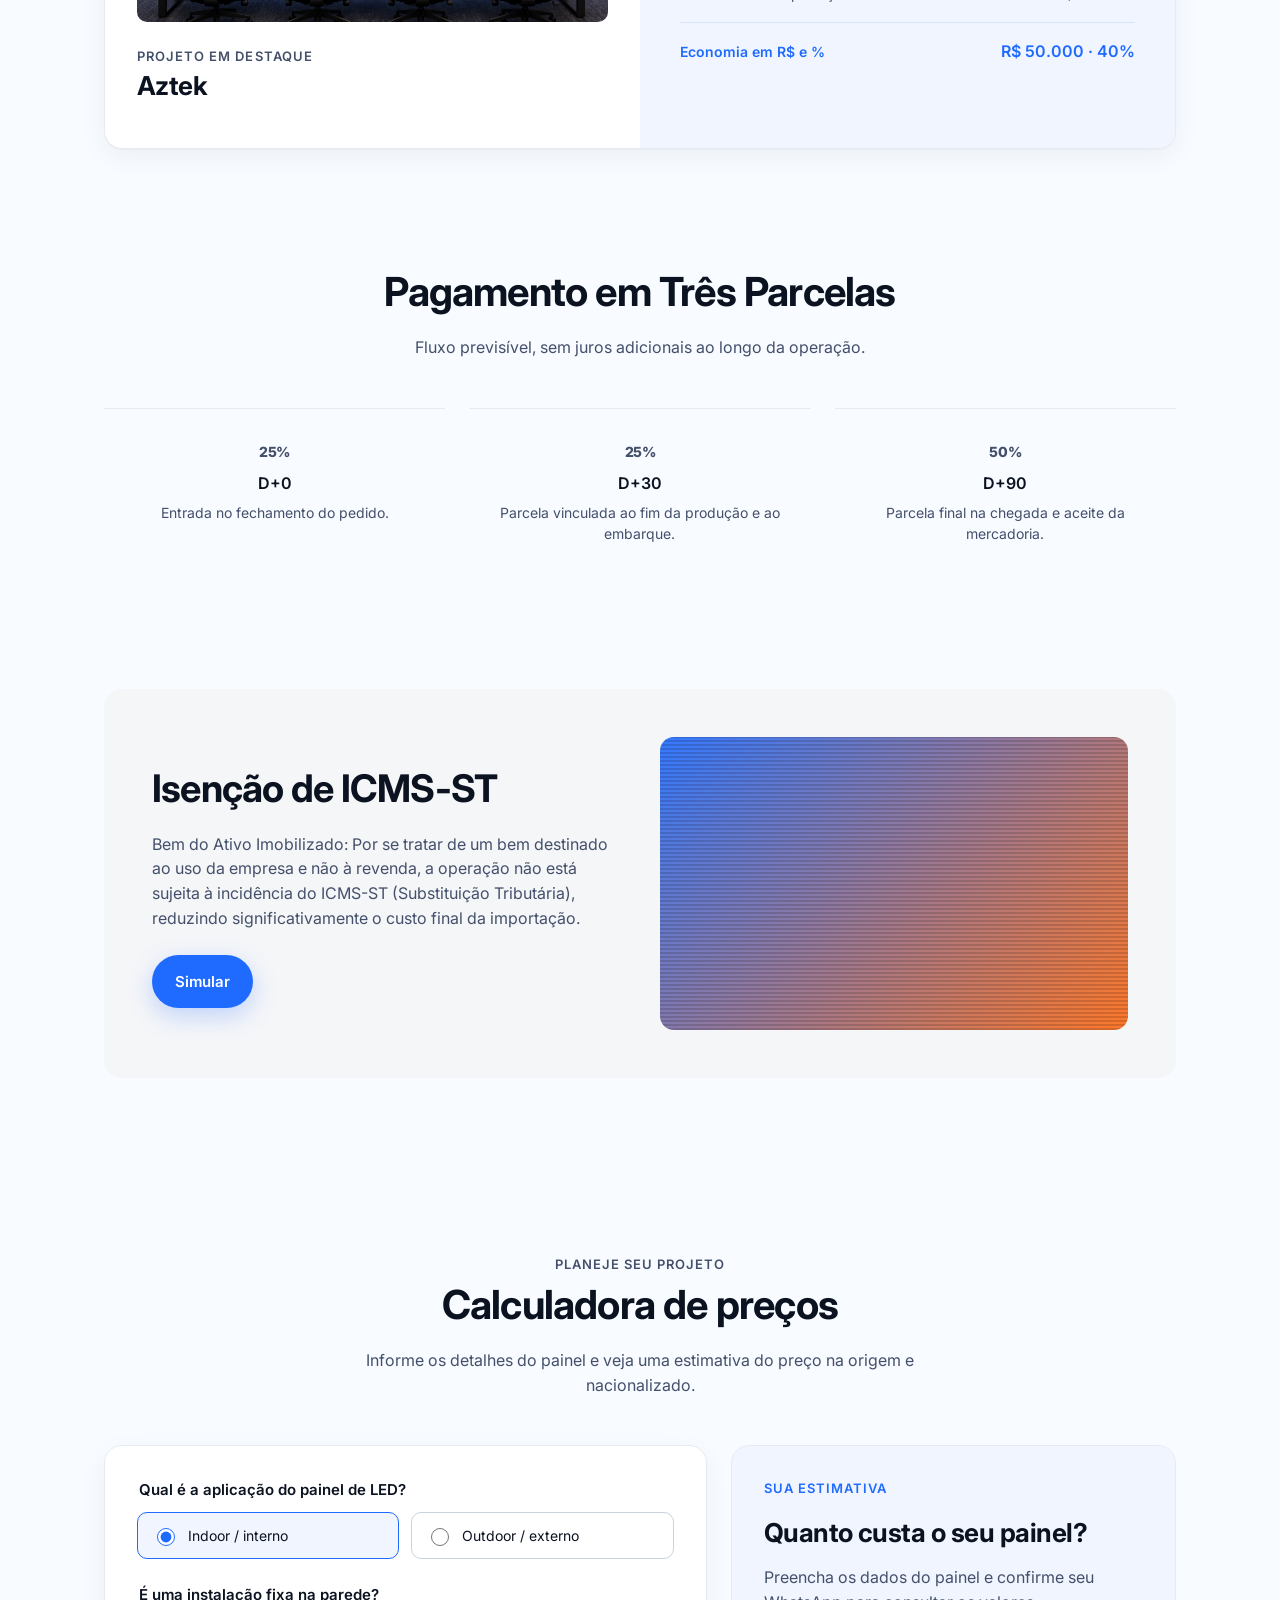
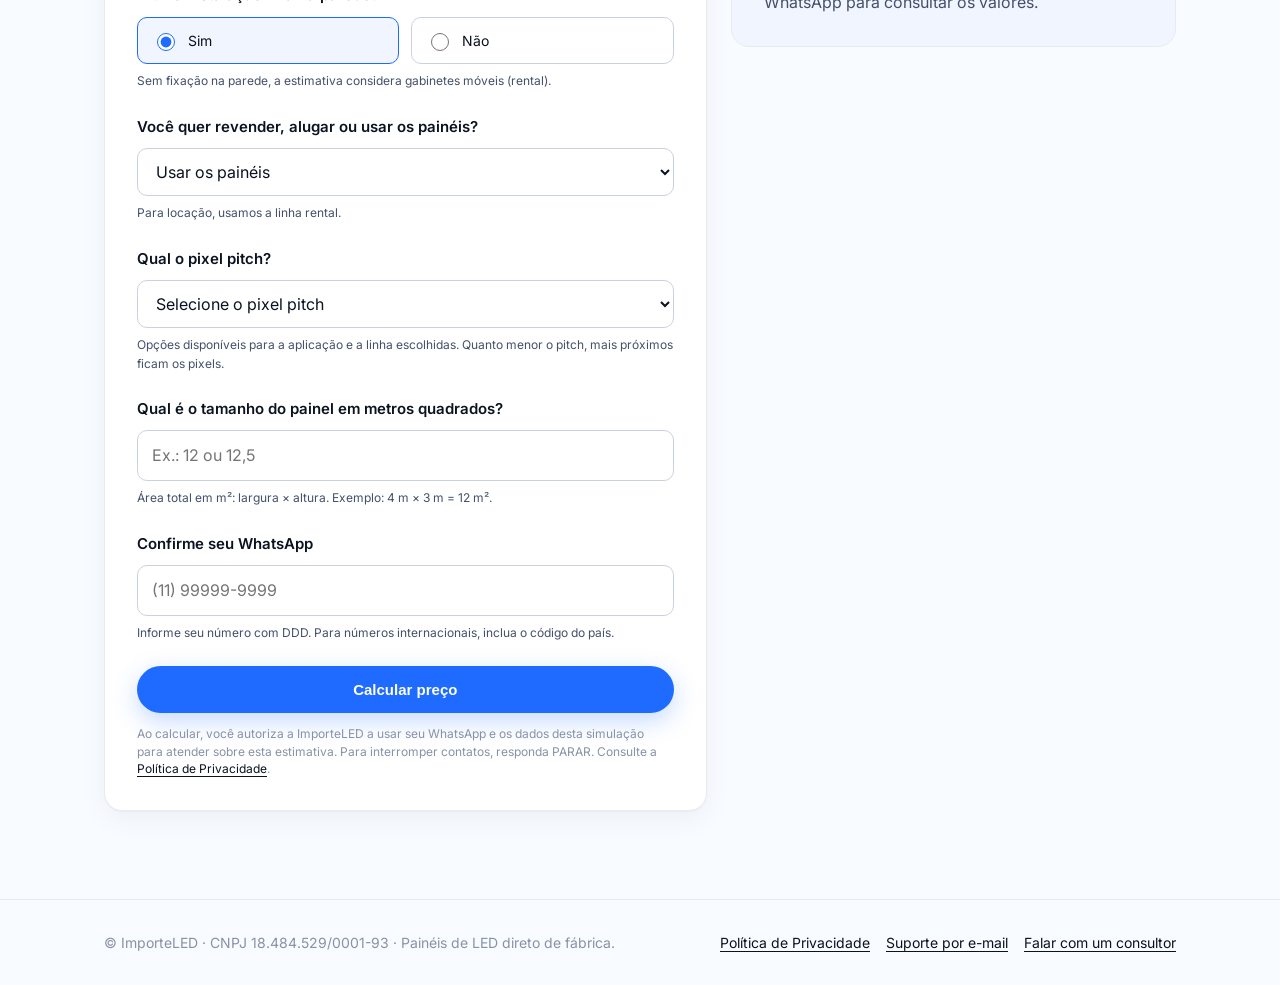
==== commit 556c43c1: "Remove observação sobre margem de revenda" ====
--- a/index.html
+++ b/index.html
@@ -851,7 +851,7 @@
                   <option value="resale">Revender os painéis</option>
                   <option value="rental">Alugar para terceiros / locação</option>
                 </select>
-                <p class="calculator-help" id="calculator-purpose-help">Para locação, usamos a linha rental. A estimativa de compra não inclui margem de revenda.</p>
+                <p class="calculator-help" id="calculator-purpose-help">Para locação, usamos a linha rental.</p>
               </div>
               <div class="calculator-question">
                 <label for="calculator-pitch">Qual o pixel pitch?</label>
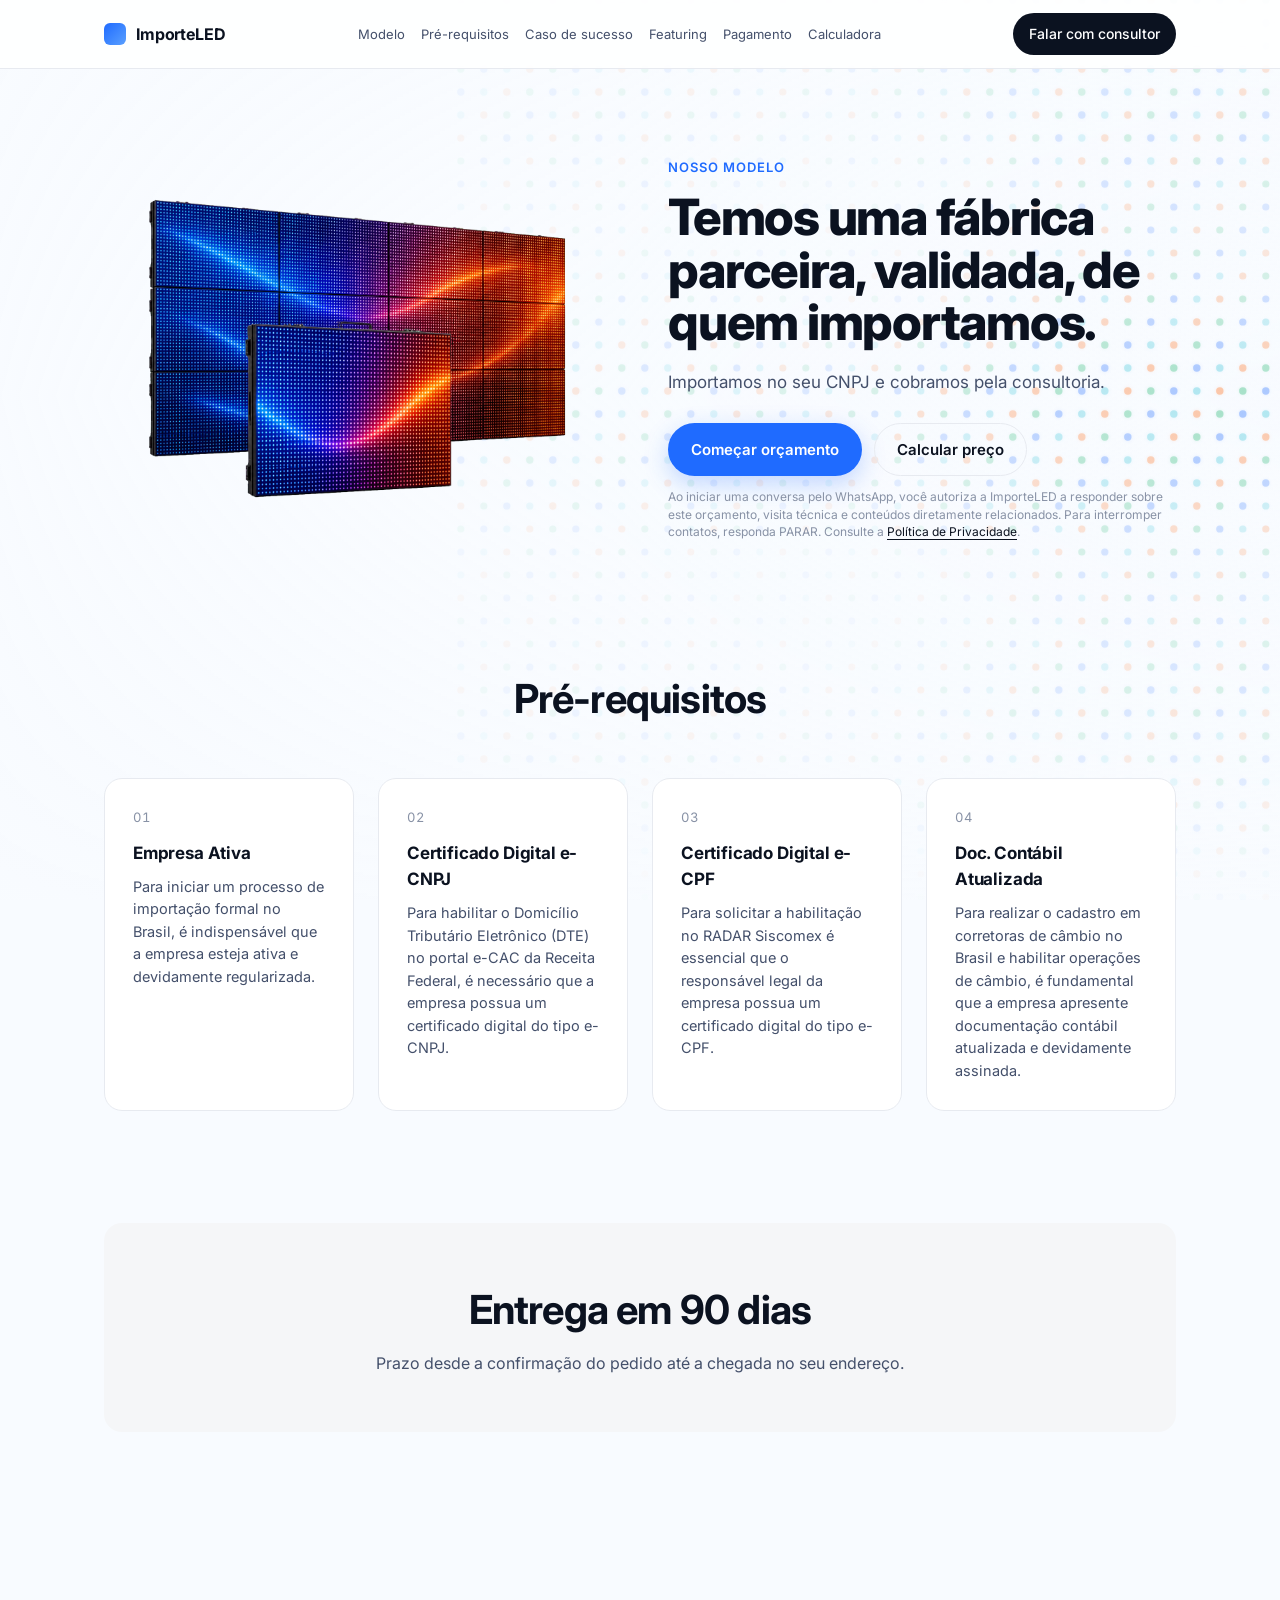
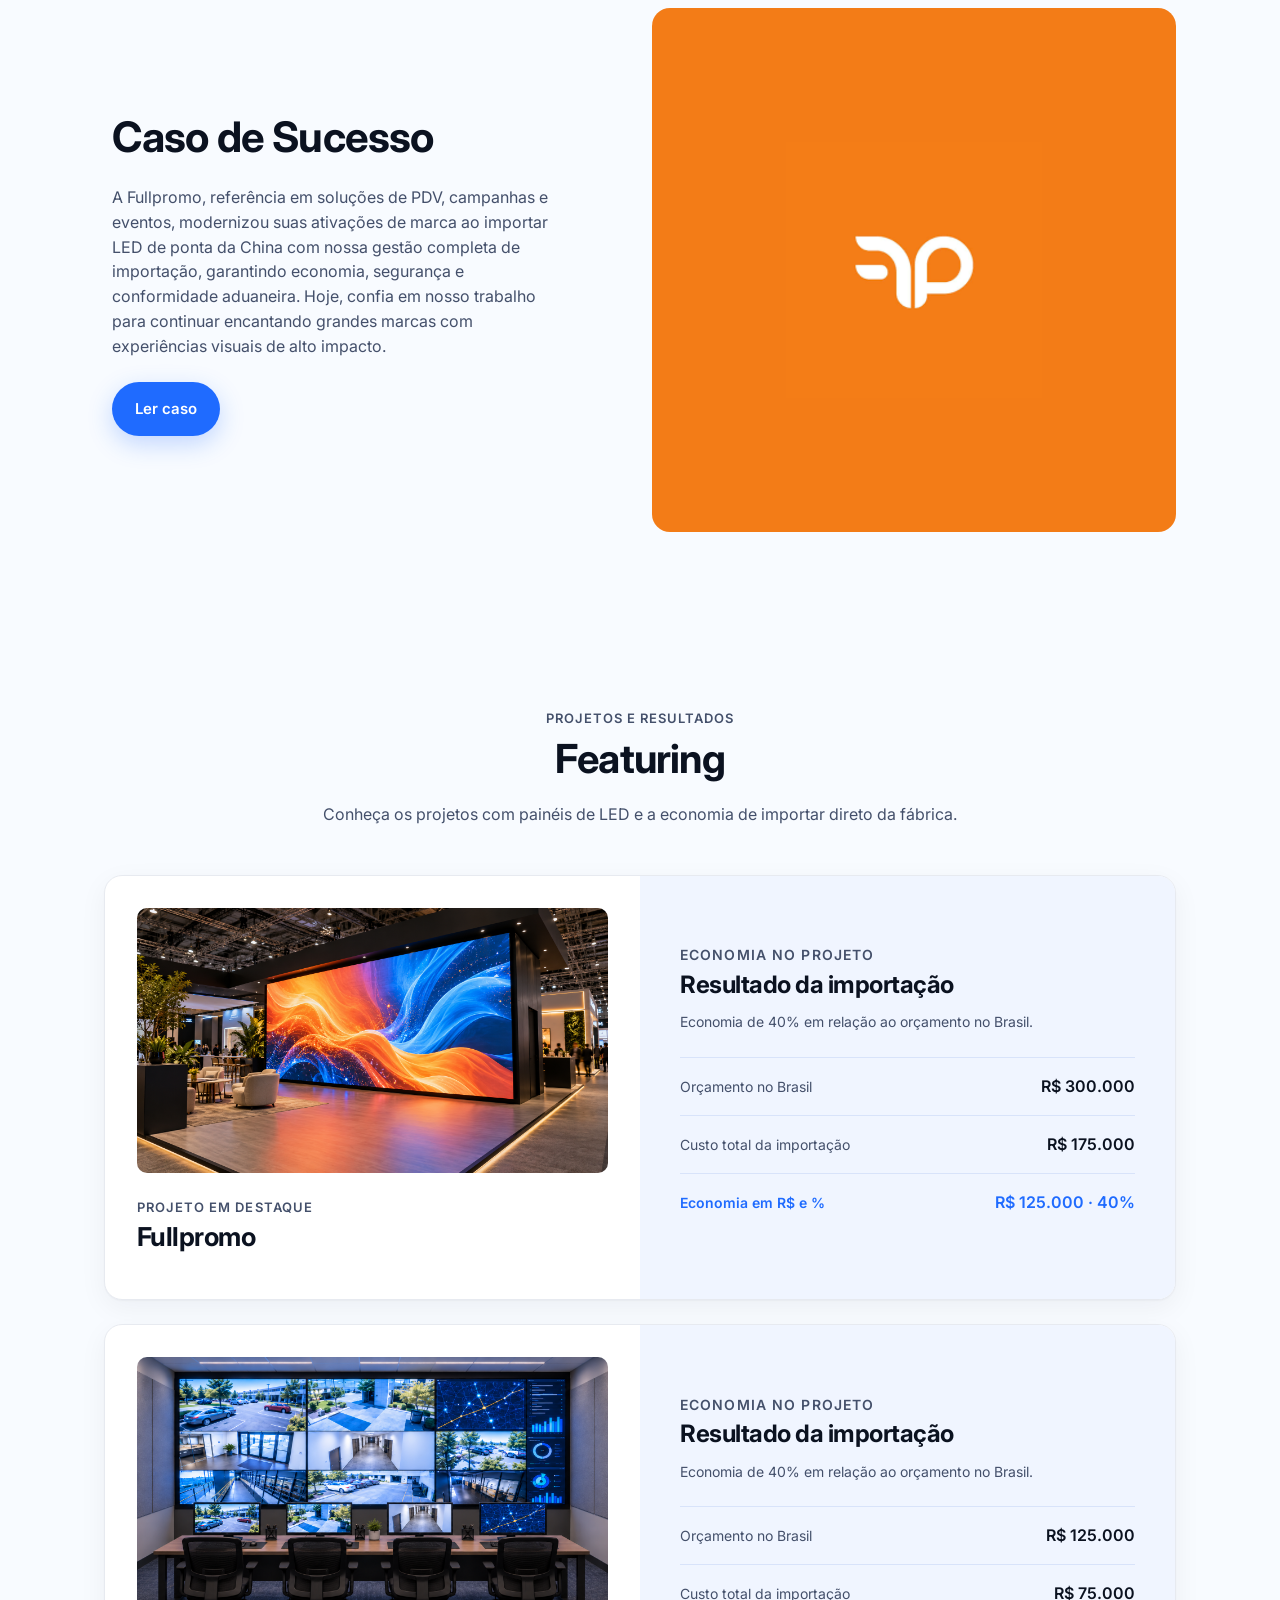
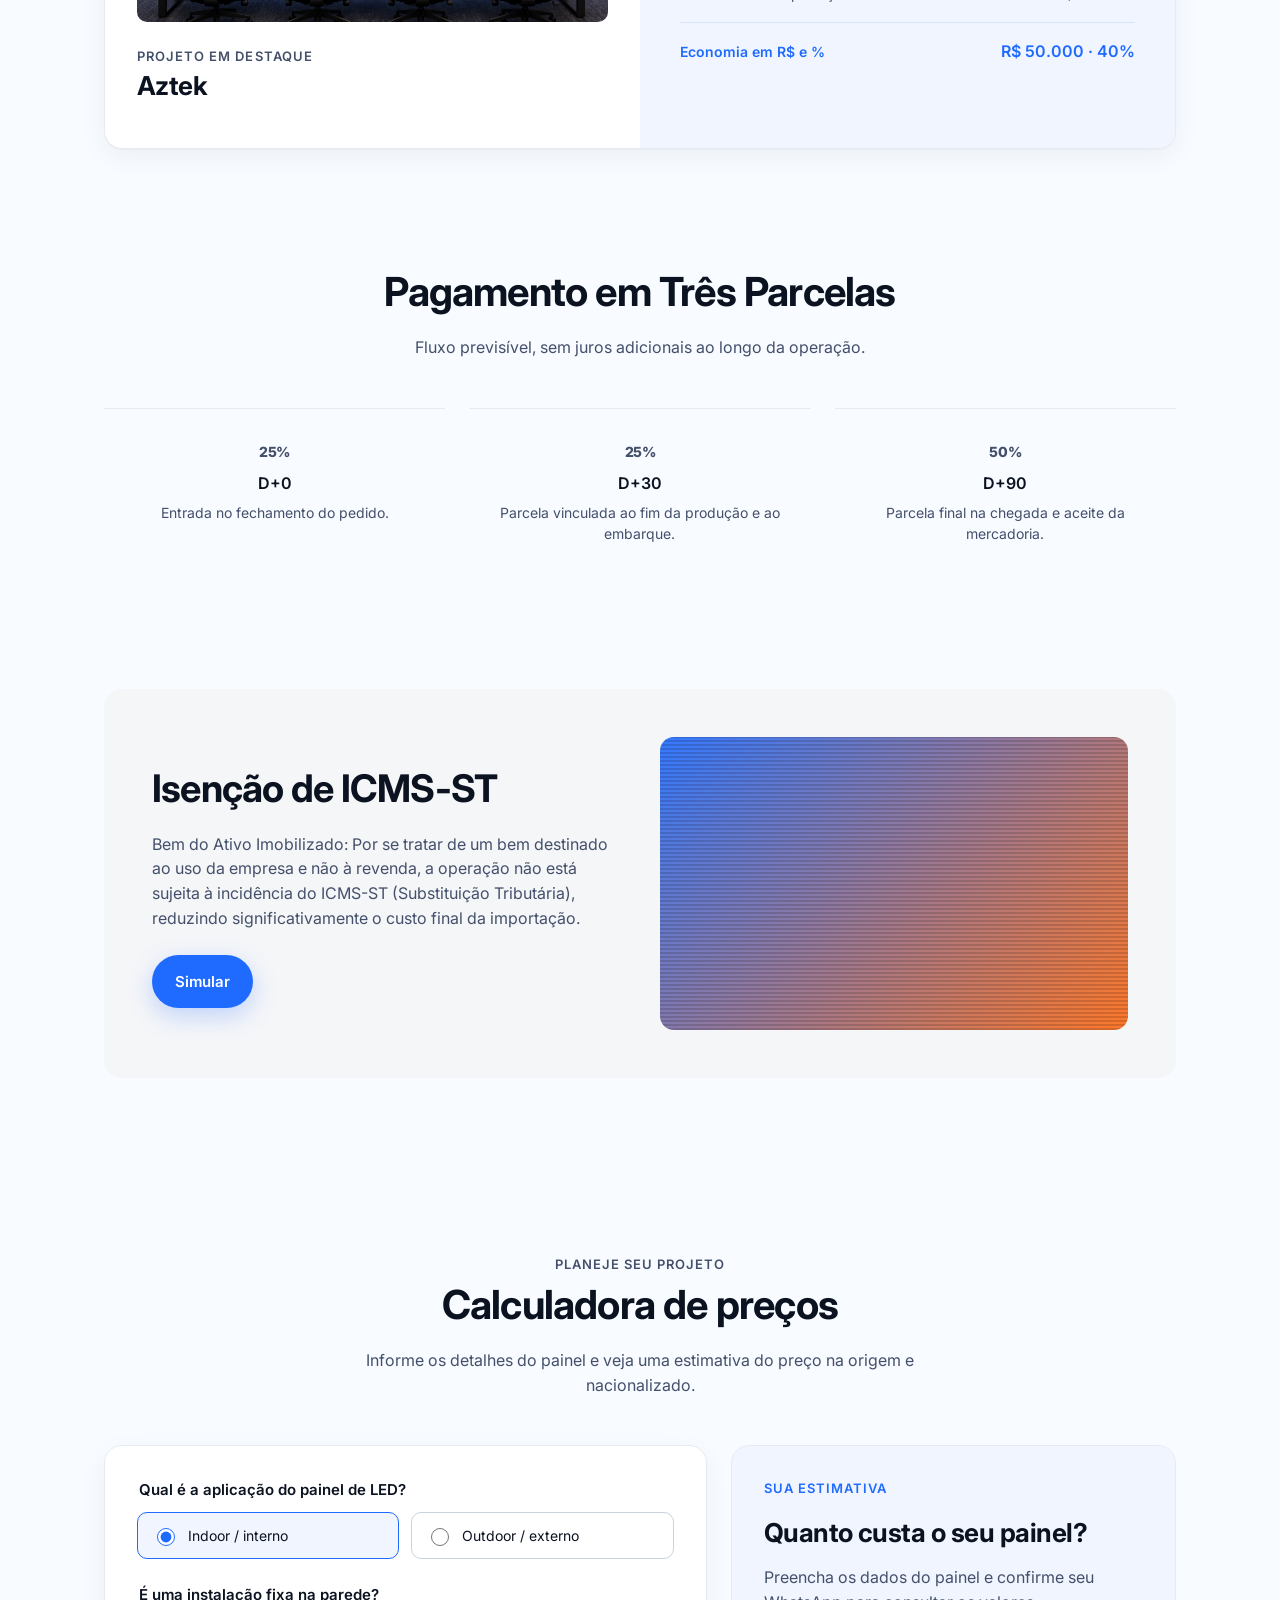
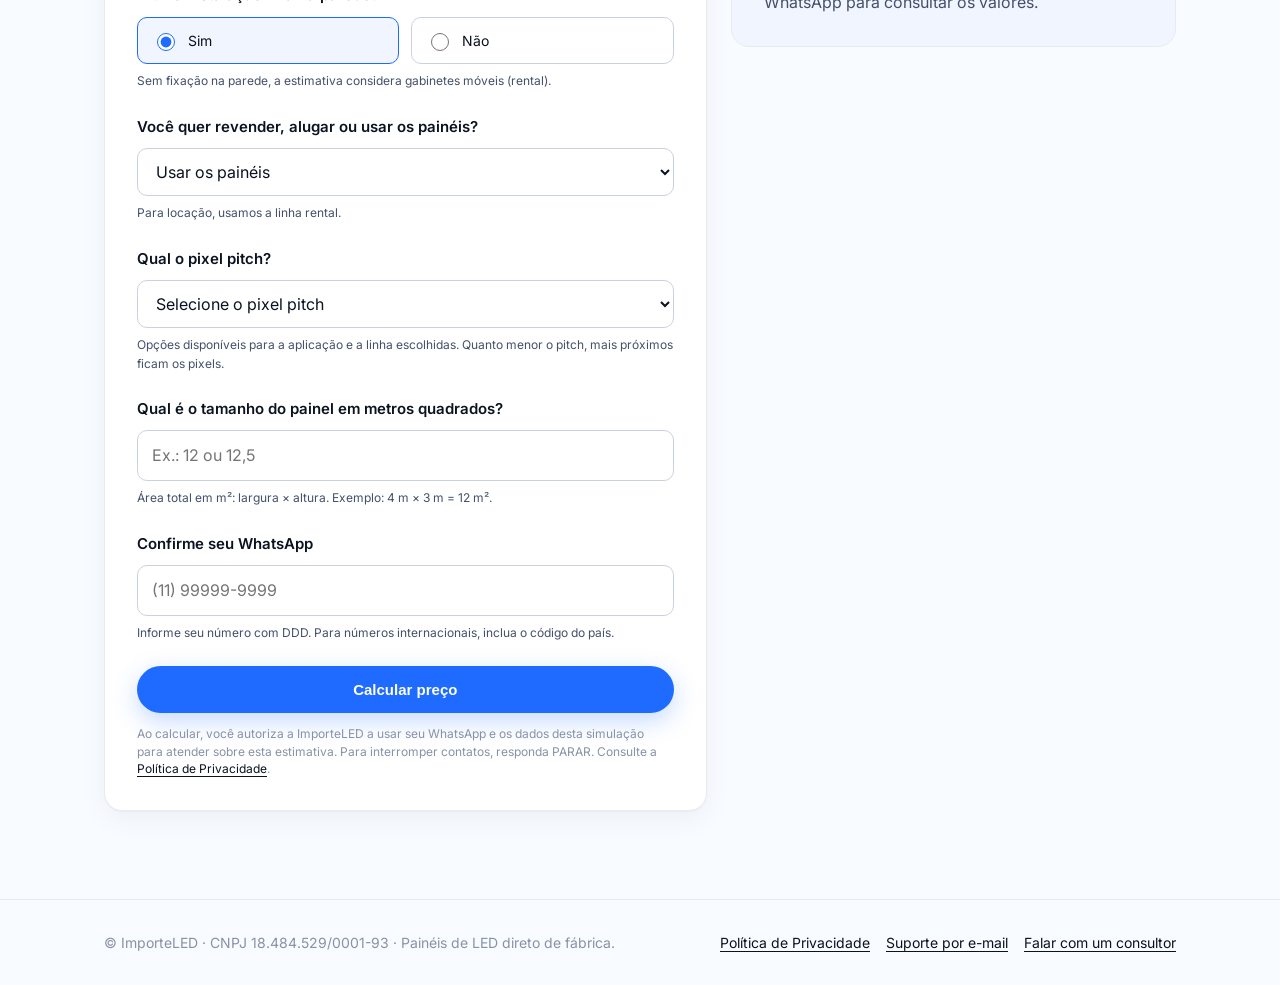
==== commit a30ee3bb: "Usa cotação fixa de R$ 5,50 no cálculo nacionalizado" ====
--- a/index.html
+++ b/index.html
@@ -927,8 +927,8 @@
       </div>
     </footer>
     <script src="assets/led-prices.js" defer></script>
-    <script src="assets/ptax.js" defer></script>
-    <script src="assets/led-calculator.js?v=ptax-1" defer></script>
+    <script src="assets/ptax.js?v=cotacao-5-50" defer></script>
+    <script src="assets/led-calculator.js?v=cotacao-fixa-2" defer></script>
     <script>
       const canvas = document.querySelector("#led-canvas");
       const ctx = canvas.getContext("2d");
